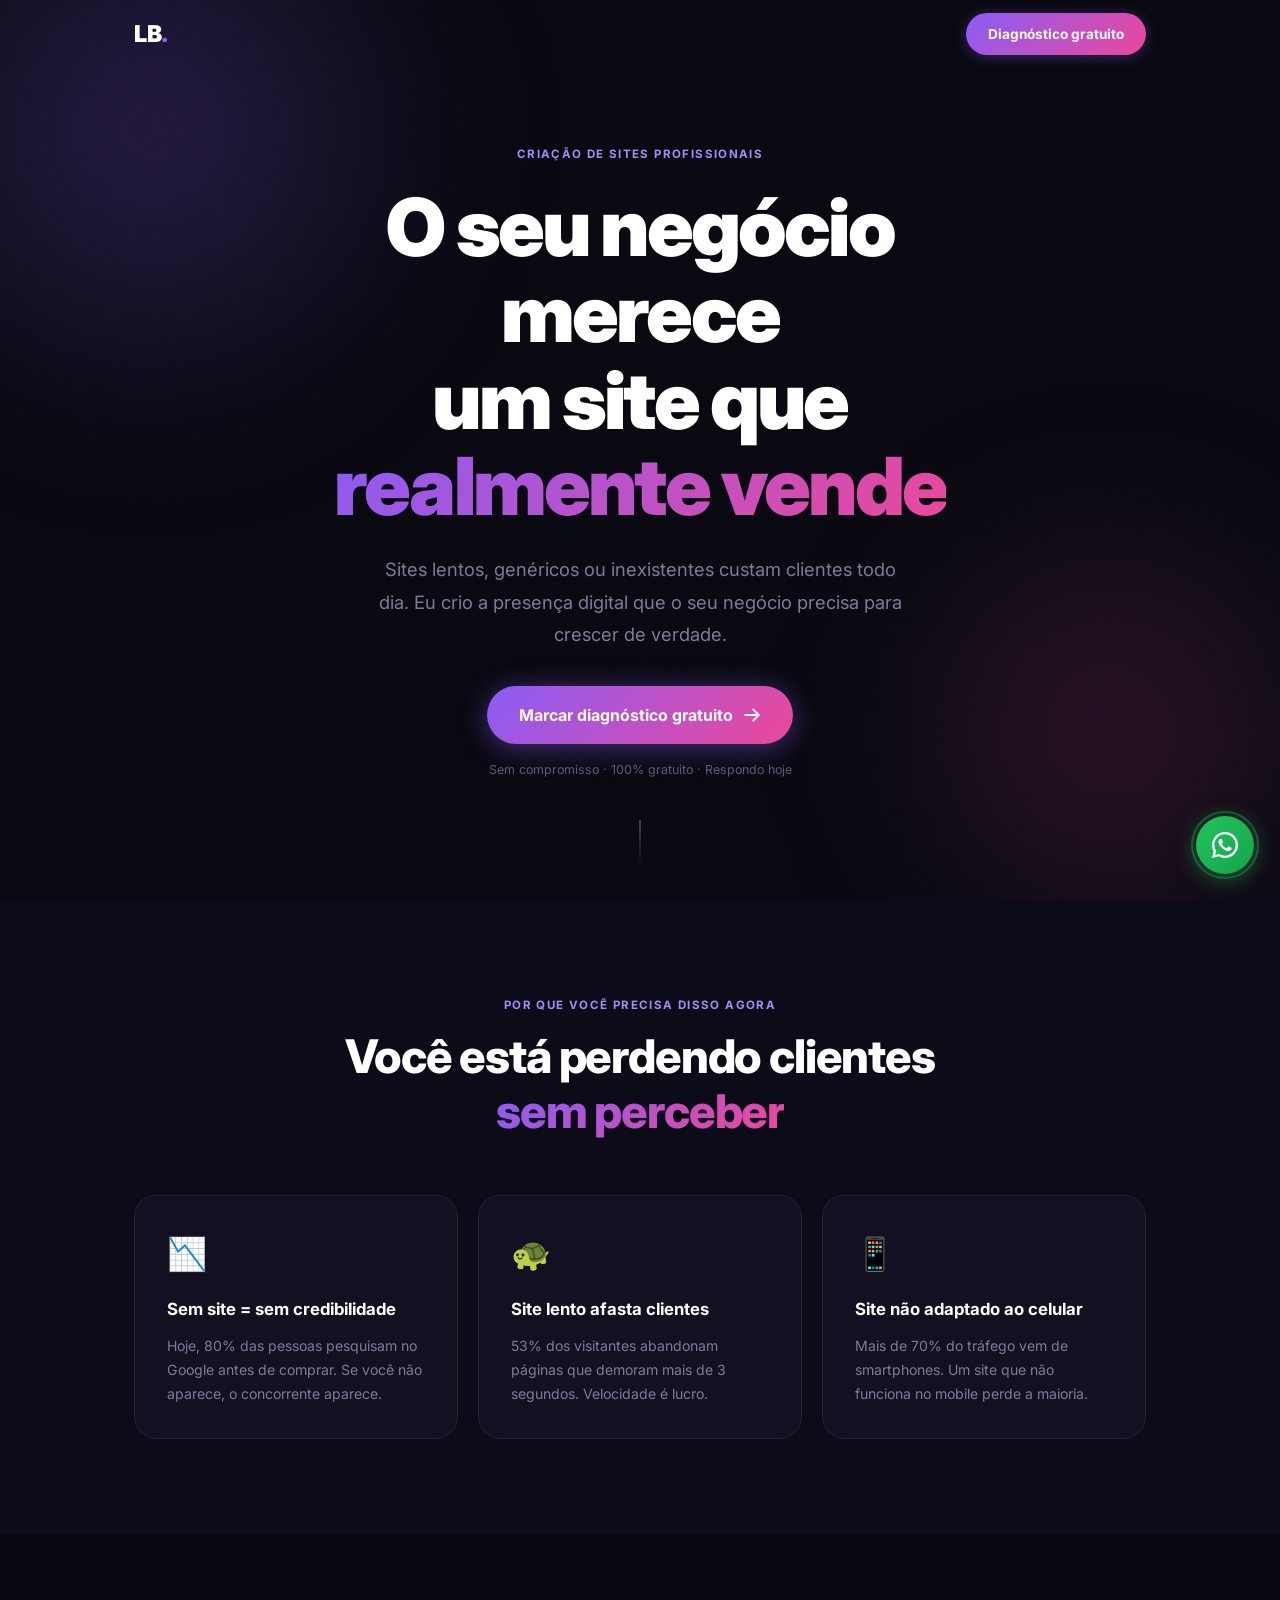
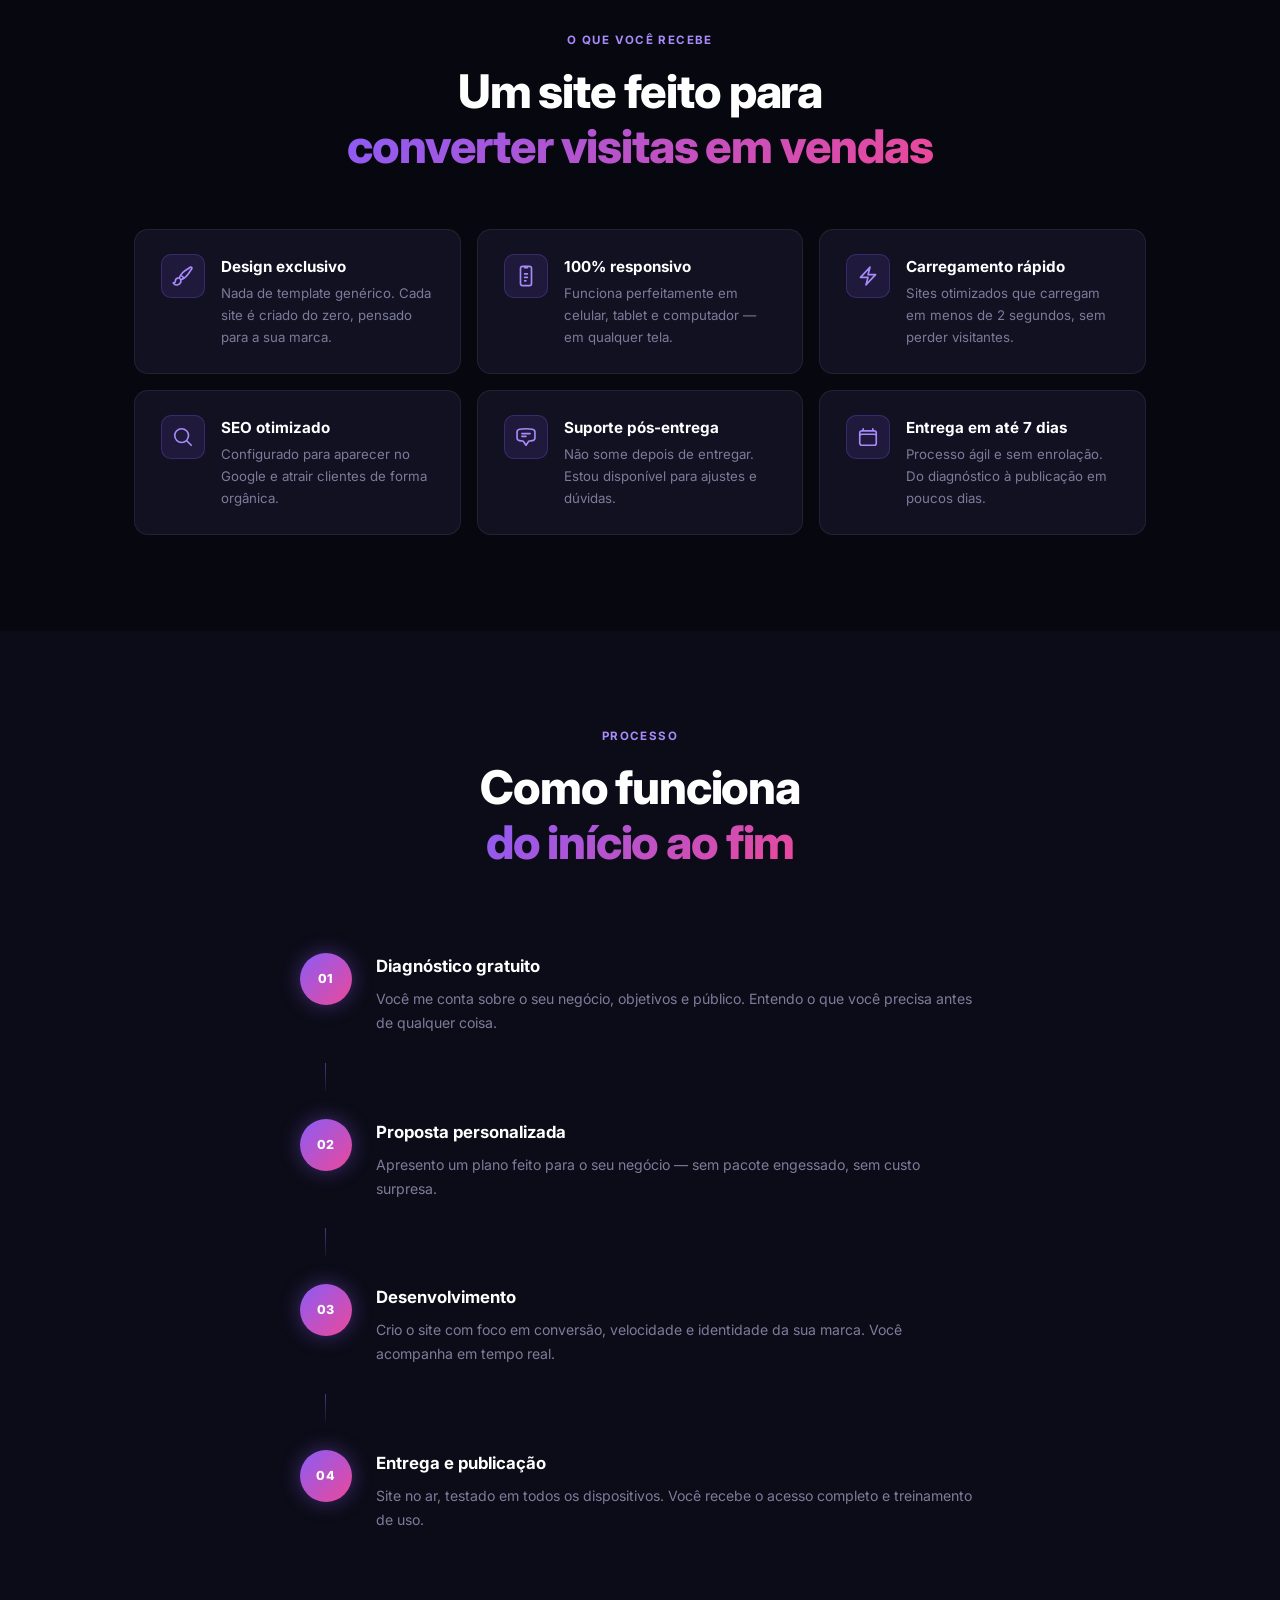
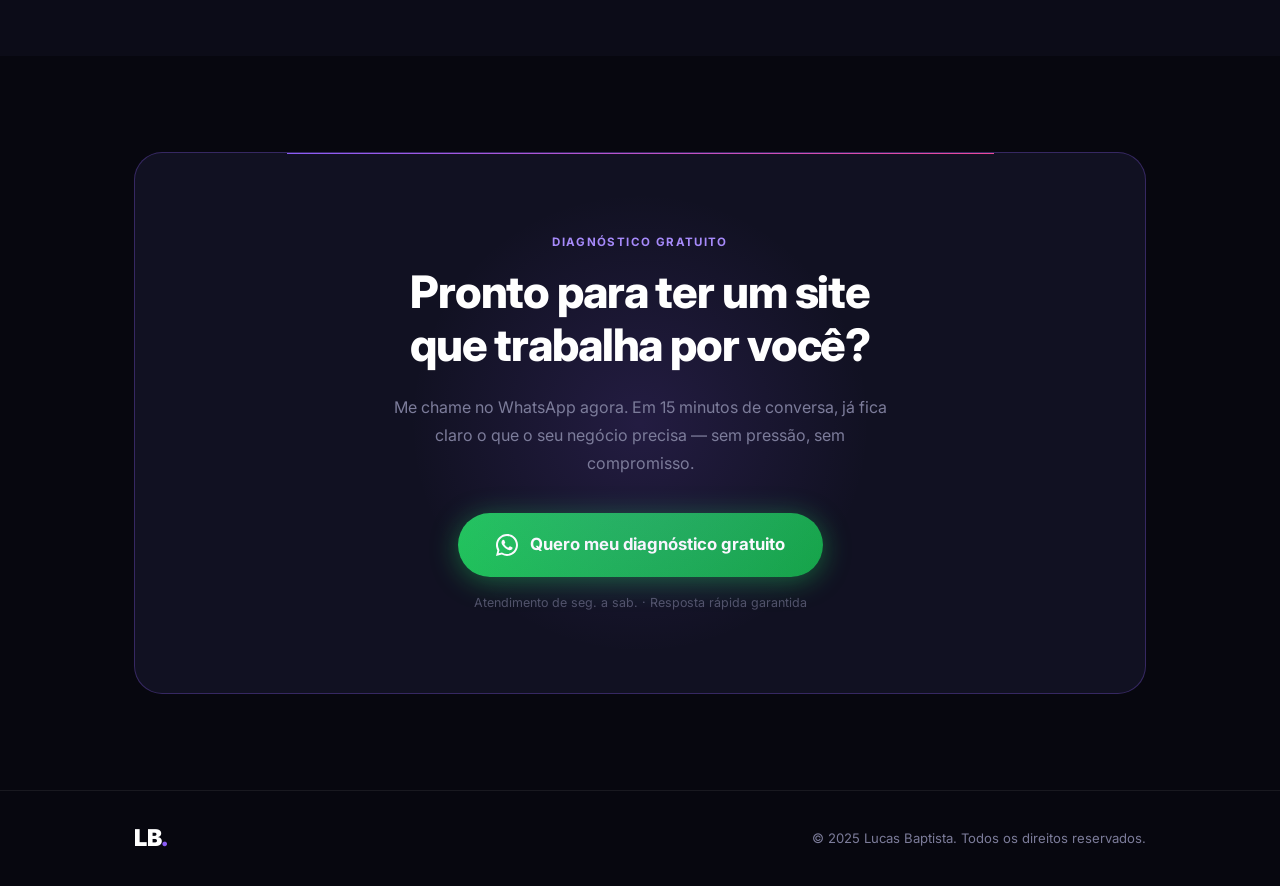
==== index.html @ ffc351b7 "Initial commit — landing page Lucas Baptista Co-Authored-By: Claude Sonnet 4.6 <noreply@anthropic.co" ====
<!DOCTYPE html>
<html lang="pt-BR">
<head>
  <meta charset="UTF-8" />
  <meta name="viewport" content="width=device-width, initial-scale=1.0" />
  <title>Lucas Baptista — Sites que vendem</title>
  <meta name="description" content="Seu negócio merece um site profissional. Marque um diagnóstico gratuito e descubra como aumentar suas vendas online." />
  <link rel="preconnect" href="https://fonts.googleapis.com" />
  <link rel="preconnect" href="https://fonts.gstatic.com" crossorigin />
  <link href="https://fonts.googleapis.com/css2?family=Inter:ital,wght@0,300;0,400;0,500;0,600;0,700;0,800;0,900;1,400&display=swap" rel="stylesheet" />
  <link rel="stylesheet" href="style.css" />
</head>
<body>

  <!-- NAV -->
  <nav id="navbar">
    <div class="nav-inner">
      <a href="#" class="logo">LB<span>.</span></a>
      <a href="#diagnostico" class="btn-nav">Diagnóstico gratuito</a>
    </div>
  </nav>

  <!-- HERO -->
  <section id="hero">
    <div class="noise"></div>
    <div class="blob b1"></div>
    <div class="blob b2"></div>

    <div class="hero-inner">
      <p class="eyebrow">Criação de sites profissionais</p>
      <h1>
        O seu negócio merece<br />
        um site que<br />
        <em>realmente vende</em>
      </h1>
      <p class="hero-desc">
        Sites lentos, genéricos ou inexistentes custam clientes todo dia.
        Eu crio a presença digital que o seu negócio precisa para crescer de verdade.
      </p>
      <a href="#diagnostico" class="btn-hero">
        Marcar diagnóstico gratuito
        <svg xmlns="http://www.w3.org/2000/svg" width="18" height="18" fill="none" viewBox="0 0 24 24" stroke="currentColor" stroke-width="2.5"><path stroke-linecap="round" stroke-linejoin="round" d="M13.5 4.5 21 12m0 0-7.5 7.5M21 12H3"/></svg>
      </a>
      <p class="hero-note">Sem compromisso · 100% gratuito · Respondo hoje</p>
    </div>

    <div class="scroll-cue">
      <div class="sc-line"></div>
    </div>
  </section>

  <!-- PROBLEMAS -->
  <section id="problemas">
    <div class="container">
      <p class="eyebrow center">Por que você precisa disso agora</p>
      <h2 class="sec-title center">Você está perdendo clientes<br /><span>sem perceber</span></h2>

      <div class="prob-grid">
        <div class="prob-card" data-reveal>
          <span class="prob-icon">📉</span>
          <h3>Sem site = sem credibilidade</h3>
          <p>Hoje, 80% das pessoas pesquisam no Google antes de comprar. Se você não aparece, o concorrente aparece.</p>
        </div>
        <div class="prob-card" data-reveal>
          <span class="prob-icon">🐢</span>
          <h3>Site lento afasta clientes</h3>
          <p>53% dos visitantes abandonam páginas que demoram mais de 3 segundos. Velocidade é lucro.</p>
        </div>
        <div class="prob-card" data-reveal>
          <span class="prob-icon">📱</span>
          <h3>Site não adaptado ao celular</h3>
          <p>Mais de 70% do tráfego vem de smartphones. Um site que não funciona no mobile perde a maioria.</p>
        </div>
      </div>
    </div>
  </section>

  <!-- O QUE ENTREGO -->
  <section id="entrego">
    <div class="container">
      <p class="eyebrow center">O que você recebe</p>
      <h2 class="sec-title center">Um site feito para<br /><span>converter visitas em vendas</span></h2>

      <div class="features-grid">
        <div class="feat" data-reveal>
          <div class="feat-icon">
            <svg xmlns="http://www.w3.org/2000/svg" width="22" height="22" fill="none" viewBox="0 0 24 24" stroke="currentColor" stroke-width="1.8"><path stroke-linecap="round" stroke-linejoin="round" d="M9.53 16.122a3 3 0 0 0-5.78 1.128 2.25 2.25 0 0 1-2.4 2.245 4.5 4.5 0 0 0 8.4-2.245c0-.399-.078-.78-.22-1.128Zm0 0a15.998 15.998 0 0 0 3.388-1.62m-5.043-.025a15.994 15.994 0 0 1 1.622-3.395m3.42 3.42a15.995 15.995 0 0 0 4.764-4.648l3.876-5.814a1.151 1.151 0 0 0-1.597-1.597L14.146 6.32a15.996 15.996 0 0 0-4.649 4.763m3.42 3.42a6.776 6.776 0 0 0-3.42-3.42"/></svg>
          </div>
          <div>
            <h4>Design exclusivo</h4>
            <p>Nada de template genérico. Cada site é criado do zero, pensado para a sua marca.</p>
          </div>
        </div>
        <div class="feat" data-reveal>
          <div class="feat-icon">
            <svg xmlns="http://www.w3.org/2000/svg" width="22" height="22" fill="none" viewBox="0 0 24 24" stroke="currentColor" stroke-width="1.8"><path stroke-linecap="round" stroke-linejoin="round" d="M10.5 1.5H8.25A2.25 2.25 0 0 0 6 3.75v16.5a2.25 2.25 0 0 0 2.25 2.25h7.5A2.25 2.25 0 0 0 18 20.25V3.75a2.25 2.25 0 0 0-2.25-2.25H13.5m-3 0V3h3V1.5m-3 0h3m-3 8.25h3m-3 3.75h3m-3 3.75H12"/></svg>
          </div>
          <div>
            <h4>100% responsivo</h4>
            <p>Funciona perfeitamente em celular, tablet e computador — em qualquer tela.</p>
          </div>
        </div>
        <div class="feat" data-reveal>
          <div class="feat-icon">
            <svg xmlns="http://www.w3.org/2000/svg" width="22" height="22" fill="none" viewBox="0 0 24 24" stroke="currentColor" stroke-width="1.8"><path stroke-linecap="round" stroke-linejoin="round" d="m3.75 13.5 10.5-11.25L12 10.5h8.25L9.75 21.75 12 13.5H3.75Z"/></svg>
          </div>
          <div>
            <h4>Carregamento rápido</h4>
            <p>Sites otimizados que carregam em menos de 2 segundos, sem perder visitantes.</p>
          </div>
        </div>
        <div class="feat" data-reveal>
          <div class="feat-icon">
            <svg xmlns="http://www.w3.org/2000/svg" width="22" height="22" fill="none" viewBox="0 0 24 24" stroke="currentColor" stroke-width="1.8"><path stroke-linecap="round" stroke-linejoin="round" d="m21 21-5.197-5.197m0 0A7.5 7.5 0 1 0 5.196 5.196a7.5 7.5 0 0 0 10.607 10.607Z"/></svg>
          </div>
          <div>
            <h4>SEO otimizado</h4>
            <p>Configurado para aparecer no Google e atrair clientes de forma orgânica.</p>
          </div>
        </div>
        <div class="feat" data-reveal>
          <div class="feat-icon">
            <svg xmlns="http://www.w3.org/2000/svg" width="22" height="22" fill="none" viewBox="0 0 24 24" stroke="currentColor" stroke-width="1.8"><path stroke-linecap="round" stroke-linejoin="round" d="M7.5 8.25h9m-9 3H12m-9.75 1.51c0 1.6 1.123 2.994 2.707 3.227 1.129.166 2.27.293 3.423.379.35.026.67.21.865.501L12 21l2.755-4.133a1.14 1.14 0 0 1 .865-.501 48.172 48.172 0 0 0 3.423-.379c1.584-.233 2.707-1.626 2.707-3.228V6.741c0-1.602-1.123-2.995-2.707-3.228A48.394 48.394 0 0 0 12 3c-2.392 0-4.744.175-7.043.513C3.373 3.746 2.25 5.14 2.25 6.741v6.018Z"/></svg>
          </div>
          <div>
            <h4>Suporte pós-entrega</h4>
            <p>Não some depois de entregar. Estou disponível para ajustes e dúvidas.</p>
          </div>
        </div>
        <div class="feat" data-reveal>
          <div class="feat-icon">
            <svg xmlns="http://www.w3.org/2000/svg" width="22" height="22" fill="none" viewBox="0 0 24 24" stroke="currentColor" stroke-width="1.8"><path stroke-linecap="round" stroke-linejoin="round" d="M6.75 3v2.25M17.25 3v2.25M3 18.75V7.5a2.25 2.25 0 0 1 2.25-2.25h13.5A2.25 2.25 0 0 1 21 7.5v11.25m-18 0A2.25 2.25 0 0 0 5.25 21h13.5A2.25 2.25 0 0 0 21 18.75m-18 0v-7.5A2.25 2.25 0 0 1 5.25 9h13.5A2.25 2.25 0 0 1 21 11.25v7.5"/></svg>
          </div>
          <div>
            <h4>Entrega em até 7 dias</h4>
            <p>Processo ágil e sem enrolação. Do diagnóstico à publicação em poucos dias.</p>
          </div>
        </div>
      </div>
    </div>
  </section>

  <!-- COMO FUNCIONA -->
  <section id="como-funciona">
    <div class="container">
      <p class="eyebrow center">Processo</p>
      <h2 class="sec-title center">Como funciona<br /><span>do início ao fim</span></h2>

      <div class="steps">
        <div class="step" data-reveal>
          <div class="step-num">01</div>
          <div class="step-body">
            <h4>Diagnóstico gratuito</h4>
            <p>Você me conta sobre o seu negócio, objetivos e público. Entendo o que você precisa antes de qualquer coisa.</p>
          </div>
        </div>
        <div class="step-connector"></div>
        <div class="step" data-reveal>
          <div class="step-num">02</div>
          <div class="step-body">
            <h4>Proposta personalizada</h4>
            <p>Apresento um plano feito para o seu negócio — sem pacote engessado, sem custo surpresa.</p>
          </div>
        </div>
        <div class="step-connector"></div>
        <div class="step" data-reveal>
          <div class="step-num">03</div>
          <div class="step-body">
            <h4>Desenvolvimento</h4>
            <p>Crio o site com foco em conversão, velocidade e identidade da sua marca. Você acompanha em tempo real.</p>
          </div>
        </div>
        <div class="step-connector"></div>
        <div class="step" data-reveal>
          <div class="step-num">04</div>
          <div class="step-body">
            <h4>Entrega e publicação</h4>
            <p>Site no ar, testado em todos os dispositivos. Você recebe o acesso completo e treinamento de uso.</p>
          </div>
        </div>
      </div>
    </div>
  </section>

  <!-- CTA / DIAGNÓSTICO -->
  <section id="diagnostico">
    <div class="container">
      <div class="cta-box" data-reveal>
        <div class="cta-glow"></div>
        <p class="eyebrow center">Diagnóstico gratuito</p>
        <h2 class="cta-title">Pronto para ter um site<br />que trabalha por você?</h2>
        <p class="cta-desc">
          Me chame no WhatsApp agora. Em 15 minutos de conversa, já fica claro o que o seu negócio precisa — sem pressão, sem compromisso.
        </p>
        <a
          href="https://wa.me/5519971273568?text=Ol%C3%A1%20Lucas%2C%20quero%20marcar%20um%20diagn%C3%B3stico%20gratuito%20para%20meu%20site!"
          class="btn-wpp"
          target="_blank"
          rel="noopener"
        >
          <svg xmlns="http://www.w3.org/2000/svg" width="22" height="22" viewBox="0 0 24 24" fill="currentColor"><path d="M17.472 14.382c-.297-.149-1.758-.867-2.03-.967-.273-.099-.471-.148-.67.15-.197.297-.767.966-.94 1.164-.173.199-.347.223-.644.075-.297-.15-1.255-.463-2.39-1.475-.883-.788-1.48-1.761-1.653-2.059-.173-.297-.018-.458.13-.606.134-.133.298-.347.446-.52.149-.174.198-.298.298-.497.099-.198.05-.371-.025-.52-.075-.149-.669-1.612-.916-2.207-.242-.579-.487-.5-.669-.51-.173-.008-.371-.01-.57-.01-.198 0-.52.074-.792.372-.272.297-1.04 1.016-1.04 2.479 0 1.462 1.065 2.875 1.213 3.074.149.198 2.096 3.2 5.077 4.487.709.306 1.262.489 1.694.625.712.227 1.36.195 1.871.118.571-.085 1.758-.719 2.006-1.413.248-.694.248-1.289.173-1.413-.074-.124-.272-.198-.57-.347z"/><path d="M12 0C5.373 0 0 5.373 0 12c0 2.135.558 4.137 1.534 5.875L0 24l6.335-1.524A11.94 11.94 0 0 0 12 24c6.627 0 12-5.373 12-12S18.627 0 12 0zm0 21.818a9.818 9.818 0 0 1-5.017-1.374l-.36-.214-3.727.897.933-3.618-.235-.372A9.779 9.779 0 0 1 2.182 12C2.182 6.575 6.575 2.182 12 2.182S21.818 6.575 21.818 12 17.425 21.818 12 21.818z"/></svg>
          Quero meu diagnóstico gratuito
        </a>
        <p class="cta-note">Atendimento de seg. a sab. · Resposta rápida garantida</p>
      </div>
    </div>
  </section>

  <!-- FOOTER -->
  <footer>
    <div class="container footer-inner">
      <span class="logo">LB<span>.</span></span>
      <p>© 2025 Lucas Baptista. Todos os direitos reservados.</p>
    </div>
  </footer>

  <!-- FLOAT BUTTON -->
  <a
    href="https://wa.me/5519971273568?text=Ol%C3%A1%20Lucas%2C%20quero%20marcar%20um%20diagn%C3%B3stico%20gratuito%20para%20meu%20site!"
    class="wpp-float"
    target="_blank"
    rel="noopener"
    aria-label="WhatsApp"
  >
    <svg xmlns="http://www.w3.org/2000/svg" width="26" height="26" viewBox="0 0 24 24" fill="currentColor"><path d="M17.472 14.382c-.297-.149-1.758-.867-2.03-.967-.273-.099-.471-.148-.67.15-.197.297-.767.966-.94 1.164-.173.199-.347.223-.644.075-.297-.15-1.255-.463-2.39-1.475-.883-.788-1.48-1.761-1.653-2.059-.173-.297-.018-.458.13-.606.134-.133.298-.347.446-.52.149-.174.198-.298.298-.497.099-.198.05-.371-.025-.52-.075-.149-.669-1.612-.916-2.207-.242-.579-.487-.5-.669-.51-.173-.008-.371-.01-.57-.01-.198 0-.52.074-.792.372-.272.297-1.04 1.016-1.04 2.479 0 1.462 1.065 2.875 1.213 3.074.149.198 2.096 3.2 5.077 4.487.709.306 1.262.489 1.694.625.712.227 1.36.195 1.871.118.571-.085 1.758-.719 2.006-1.413.248-.694.248-1.289.173-1.413-.074-.124-.272-.198-.57-.347z"/><path d="M12 0C5.373 0 0 5.373 0 12c0 2.135.558 4.137 1.534 5.875L0 24l6.335-1.524A11.94 11.94 0 0 0 12 24c6.627 0 12-5.373 12-12S18.627 0 12 0zm0 21.818a9.818 9.818 0 0 1-5.017-1.374l-.36-.214-3.727.897.933-3.618-.235-.372A9.779 9.779 0 0 1 2.182 12C2.182 6.575 6.575 2.182 12 2.182S21.818 6.575 21.818 12 17.425 21.818 12 21.818z"/></svg>
  </a>

  <script src="script.js"></script>
</body>
</html>
---- style.css ----
/* ==============================
   RESET & BASE
============================== */
*, *::before, *::after { box-sizing: border-box; margin: 0; padding: 0; }

:root {
  --bg:        #07070f;
  --bg2:       #0c0c18;
  --surface:   #111122;
  --border:    rgba(255,255,255,0.07);
  --glow:      rgba(124,58,237,0.25);
  --text:      #e2e2f0;
  --muted:     #7c7c9a;
  --purple:    #8b5cf6;
  --purple-lt: #a78bfa;
  --pink:      #ec4899;
  --grad:      linear-gradient(135deg, #8b5cf6, #ec4899);
  --r:         14px;
  --r-lg:      22px;
}

html { scroll-behavior: smooth; }

body {
  font-family: 'Inter', system-ui, sans-serif;
  background: var(--bg);
  color: var(--text);
  line-height: 1.65;
  overflow-x: hidden;
}

a { text-decoration: none; color: inherit; }

.container {
  max-width: 1060px;
  margin: 0 auto;
  padding: 0 24px;
}

/* ==============================
   TYPOGRAPHY HELPERS
============================== */
.eyebrow {
  display: inline-block;
  font-size: 0.72rem;
  font-weight: 700;
  letter-spacing: 0.12em;
  text-transform: uppercase;
  color: var(--purple-lt);
  margin-bottom: 14px;
}
.eyebrow.center { display: block; text-align: center; }

.sec-title {
  font-size: clamp(1.9rem, 3.8vw, 2.9rem);
  font-weight: 800;
  letter-spacing: -0.025em;
  line-height: 1.18;
  color: #fff;
  margin-bottom: 56px;
}
.sec-title.center { text-align: center; }
.sec-title span {
  background: var(--grad);
  -webkit-background-clip: text;
  -webkit-text-fill-color: transparent;
  background-clip: text;
}

/* ==============================
   BUTTONS
============================== */
.btn-hero {
  display: inline-flex;
  align-items: center;
  gap: 10px;
  padding: 16px 32px;
  background: var(--grad);
  color: #fff;
  border-radius: 100px;
  font-size: 1rem;
  font-weight: 700;
  box-shadow: 0 4px 28px rgba(139,92,246,0.45);
  transition: transform .2s, box-shadow .2s;
}
.btn-hero:hover { transform: translateY(-2px); box-shadow: 0 8px 36px rgba(139,92,246,0.6); }

.btn-wpp {
  display: inline-flex;
  align-items: center;
  gap: 12px;
  padding: 18px 38px;
  background: linear-gradient(135deg, #22c55e, #16a34a);
  color: #fff;
  border-radius: 100px;
  font-size: 1.05rem;
  font-weight: 700;
  box-shadow: 0 4px 28px rgba(34,197,94,0.45);
  transition: transform .2s, box-shadow .2s;
}
.btn-wpp:hover { transform: translateY(-3px); box-shadow: 0 8px 40px rgba(34,197,94,0.6); }

.btn-nav {
  display: inline-flex;
  align-items: center;
  padding: 10px 22px;
  background: var(--grad);
  color: #fff;
  border-radius: 100px;
  font-size: 0.85rem;
  font-weight: 700;
  box-shadow: 0 2px 14px rgba(139,92,246,0.35);
  transition: transform .2s, box-shadow .2s;
}
.btn-nav:hover { transform: translateY(-1px); box-shadow: 0 4px 20px rgba(139,92,246,0.5); }

/* ==============================
   NAVBAR
============================== */
#navbar {
  position: fixed;
  inset: 0 0 auto 0;
  z-index: 100;
  transition: background .3s, backdrop-filter .3s, border-color .3s;
  border-bottom: 1px solid transparent;
}
#navbar.scrolled {
  background: rgba(7,7,15,0.82);
  backdrop-filter: blur(18px);
  -webkit-backdrop-filter: blur(18px);
  border-color: var(--border);
}

.nav-inner {
  max-width: 1060px;
  margin: 0 auto;
  padding: 0 24px;
  height: 68px;
  display: flex;
  align-items: center;
  justify-content: space-between;
}

.logo {
  font-size: 1.45rem;
  font-weight: 900;
  color: #fff;
  letter-spacing: -0.02em;
}
.logo span { color: var(--purple); }

/* ==============================
   HERO
============================== */
#hero {
  min-height: 100svh;
  display: flex;
  flex-direction: column;
  align-items: center;
  justify-content: center;
  text-align: center;
  padding: 110px 24px 90px;
  position: relative;
  overflow: hidden;
}

/* noise texture */
.noise {
  position: absolute;
  inset: 0;
  pointer-events: none;
  opacity: 0.03;
  background-image: url("data:image/svg+xml,%3Csvg viewBox='0 0 256 256' xmlns='http://www.w3.org/2000/svg'%3E%3Cfilter id='n'%3E%3CfeTurbulence type='fractalNoise' baseFrequency='0.9' numOctaves='4' stitchTiles='stitch'/%3E%3C/filter%3E%3Crect width='100%25' height='100%25' filter='url(%23n)'/%3E%3C/svg%3E");
  background-size: 200px;
}

.blob {
  position: absolute;
  border-radius: 50%;
  filter: blur(90px);
  pointer-events: none;
  animation: drift 10s ease-in-out infinite;
}
.b1 {
  width: 620px; height: 620px;
  background: radial-gradient(circle, rgba(139,92,246,0.3), transparent 65%);
  top: -180px; left: -160px;
}
.b2 {
  width: 500px; height: 500px;
  background: radial-gradient(circle, rgba(236,72,153,0.22), transparent 65%);
  bottom: -80px; right: -80px;
  animation-delay: -5s;
}
@keyframes drift {
  0%,100% { transform: translate(0,0); }
  40%      { transform: translate(28px,-22px); }
  70%      { transform: translate(-18px,16px); }
}

.hero-inner {
  position: relative;
  z-index: 1;
  max-width: 720px;
}

.hero-inner .eyebrow { margin-bottom: 20px; }

#hero h1 {
  font-size: clamp(2.8rem, 6.5vw, 5rem);
  font-weight: 900;
  letter-spacing: -0.035em;
  line-height: 1.08;
  color: #fff;
  margin-bottom: 24px;
}
#hero h1 em {
  font-style: normal;
  background: var(--grad);
  -webkit-background-clip: text;
  -webkit-text-fill-color: transparent;
  background-clip: text;
}

.hero-desc {
  font-size: clamp(1rem, 1.8vw, 1.15rem);
  color: var(--muted);
  max-width: 540px;
  margin: 0 auto 36px;
  line-height: 1.75;
}

.hero-note {
  margin-top: 16px;
  font-size: 0.78rem;
  color: var(--muted);
  opacity: 0.7;
}

.scroll-cue {
  position: absolute;
  bottom: 36px;
  left: 50%;
  transform: translateX(-50%);
  display: flex;
  flex-direction: column;
  align-items: center;
}
.sc-line {
  width: 1px;
  height: 44px;
  background: linear-gradient(to bottom, var(--muted), transparent);
  animation: scPulse 2s ease-in-out infinite;
}
@keyframes scPulse {
  0%,100% { opacity: 0.3; }
  50%      { opacity: 0.8; }
}

/* ==============================
   SECTIONS SHARED
============================== */
section { padding: 96px 0; }

/* ==============================
   PROBLEMAS
============================== */
#problemas { background: var(--bg2); }

.prob-grid {
  display: grid;
  grid-template-columns: repeat(auto-fit, minmax(280px, 1fr));
  gap: 20px;
}

.prob-card {
  background: var(--surface);
  border: 1px solid var(--border);
  border-radius: var(--r-lg);
  padding: 32px;
  transition: transform .3s, border-color .3s, box-shadow .3s;
}
.prob-card:hover {
  transform: translateY(-5px);
  border-color: rgba(139,92,246,0.3);
  box-shadow: 0 12px 40px rgba(0,0,0,0.35);
}
.prob-icon {
  font-size: 2rem;
  display: block;
  margin-bottom: 16px;
}
.prob-card h3 {
  font-size: 1.05rem;
  font-weight: 700;
  color: #fff;
  margin-bottom: 10px;
}
.prob-card p {
  font-size: 0.88rem;
  color: var(--muted);
  line-height: 1.7;
}

/* ==============================
   O QUE ENTREGO
============================== */
#entrego { background: var(--bg); }

.features-grid {
  display: grid;
  grid-template-columns: repeat(auto-fit, minmax(300px, 1fr));
  gap: 16px;
}

.feat {
  display: flex;
  align-items: flex-start;
  gap: 16px;
  background: var(--surface);
  border: 1px solid var(--border);
  border-radius: var(--r);
  padding: 24px 26px;
  transition: border-color .3s, transform .3s;
}
.feat:hover { border-color: rgba(139,92,246,0.3); transform: translateY(-3px); }

.feat-icon {
  flex-shrink: 0;
  width: 44px; height: 44px;
  background: rgba(139,92,246,0.12);
  border: 1px solid rgba(139,92,246,0.25);
  border-radius: 10px;
  display: flex;
  align-items: center;
  justify-content: center;
  color: var(--purple-lt);
}
.feat h4 {
  font-size: 0.95rem;
  font-weight: 700;
  color: #fff;
  margin-bottom: 4px;
}
.feat p {
  font-size: 0.83rem;
  color: var(--muted);
  line-height: 1.65;
}

/* ==============================
   COMO FUNCIONA
============================== */
#como-funciona { background: var(--bg2); }

.steps {
  display: flex;
  flex-direction: column;
  gap: 0;
  max-width: 680px;
  margin: 0 auto;
}

.step {
  display: flex;
  align-items: flex-start;
  gap: 24px;
  padding: 28px 0;
}

.step-num {
  flex-shrink: 0;
  width: 52px; height: 52px;
  background: var(--grad);
  border-radius: 50%;
  display: flex;
  align-items: center;
  justify-content: center;
  font-size: 0.78rem;
  font-weight: 800;
  color: #fff;
  letter-spacing: 0.05em;
  box-shadow: 0 0 20px rgba(139,92,246,0.4);
}

.step-body h4 {
  font-size: 1.05rem;
  font-weight: 700;
  color: #fff;
  margin-bottom: 6px;
}
.step-body p {
  font-size: 0.88rem;
  color: var(--muted);
  line-height: 1.7;
}

.step-connector {
  width: 1px;
  height: 28px;
  background: linear-gradient(to bottom, rgba(139,92,246,0.5), rgba(139,92,246,0.1));
  margin-left: 25px;
}

/* ==============================
   CTA / DIAGNÓSTICO
============================== */
#diagnostico { background: var(--bg); }

.cta-box {
  position: relative;
  text-align: center;
  background: var(--surface);
  border: 1px solid rgba(139,92,246,0.3);
  border-radius: 28px;
  padding: 80px 40px;
  overflow: hidden;
}
.cta-glow {
  position: absolute;
  width: 500px; height: 500px;
  background: radial-gradient(circle, rgba(139,92,246,0.15), transparent 65%);
  top: 50%; left: 50%;
  transform: translate(-50%,-50%);
  pointer-events: none;
}
/* top accent line */
.cta-box::before {
  content: '';
  position: absolute;
  top: 0; left: 15%; right: 15%;
  height: 1px;
  background: var(--grad);
}

.cta-title {
  font-size: clamp(1.8rem, 3.5vw, 2.8rem);
  font-weight: 800;
  letter-spacing: -0.025em;
  line-height: 1.2;
  color: #fff;
  margin-bottom: 20px;
  position: relative;
}

.cta-desc {
  font-size: 1rem;
  color: var(--muted);
  max-width: 500px;
  margin: 0 auto 36px;
  line-height: 1.75;
  position: relative;
}

.cta-note {
  margin-top: 16px;
  font-size: 0.78rem;
  color: var(--muted);
  opacity: 0.6;
  position: relative;
}

/* ==============================
   FOOTER
============================== */
footer {
  background: var(--bg);
  border-top: 1px solid var(--border);
  padding: 28px 0;
}
.footer-inner {
  display: flex;
  align-items: center;
  justify-content: space-between;
  flex-wrap: wrap;
  gap: 12px;
}
footer p { font-size: 0.82rem; color: var(--muted); }

/* ==============================
   WHATSAPP FLOAT
============================== */
.wpp-float {
  position: fixed;
  bottom: 26px; right: 26px;
  width: 58px; height: 58px;
  background: linear-gradient(135deg, #22c55e, #16a34a);
  border-radius: 50%;
  display: flex;
  align-items: center;
  justify-content: center;
  color: #fff;
  box-shadow: 0 4px 22px rgba(34,197,94,0.5);
  z-index: 999;
  transition: transform .2s, box-shadow .2s;
}
.wpp-float:hover { transform: scale(1.1); box-shadow: 0 8px 32px rgba(34,197,94,0.65); }
.wpp-float::before {
  content: '';
  position: absolute;
  inset: -5px;
  border-radius: 50%;
  border: 2px solid rgba(34,197,94,0.35);
  animation: ripple 2.2s ease-out infinite;
}
@keyframes ripple {
  0%   { transform: scale(1); opacity: .6; }
  100% { transform: scale(1.5); opacity: 0; }
}

/* ==============================
   REVEAL ANIMATION
============================== */
[data-reveal] {
  opacity: 0;
  transform: translateY(28px);
  transition: opacity .55s ease, transform .55s ease;
}
[data-reveal].visible {
  opacity: 1;
  transform: translateY(0);
}

/* ==============================
   RESPONSIVE
============================== */
@media (max-width: 640px) {
  section { padding: 64px 0; }

  .prob-grid,
  .features-grid { grid-template-columns: 1fr; }

  .cta-box { padding: 52px 24px; }

  .footer-inner { flex-direction: column; text-align: center; }
}
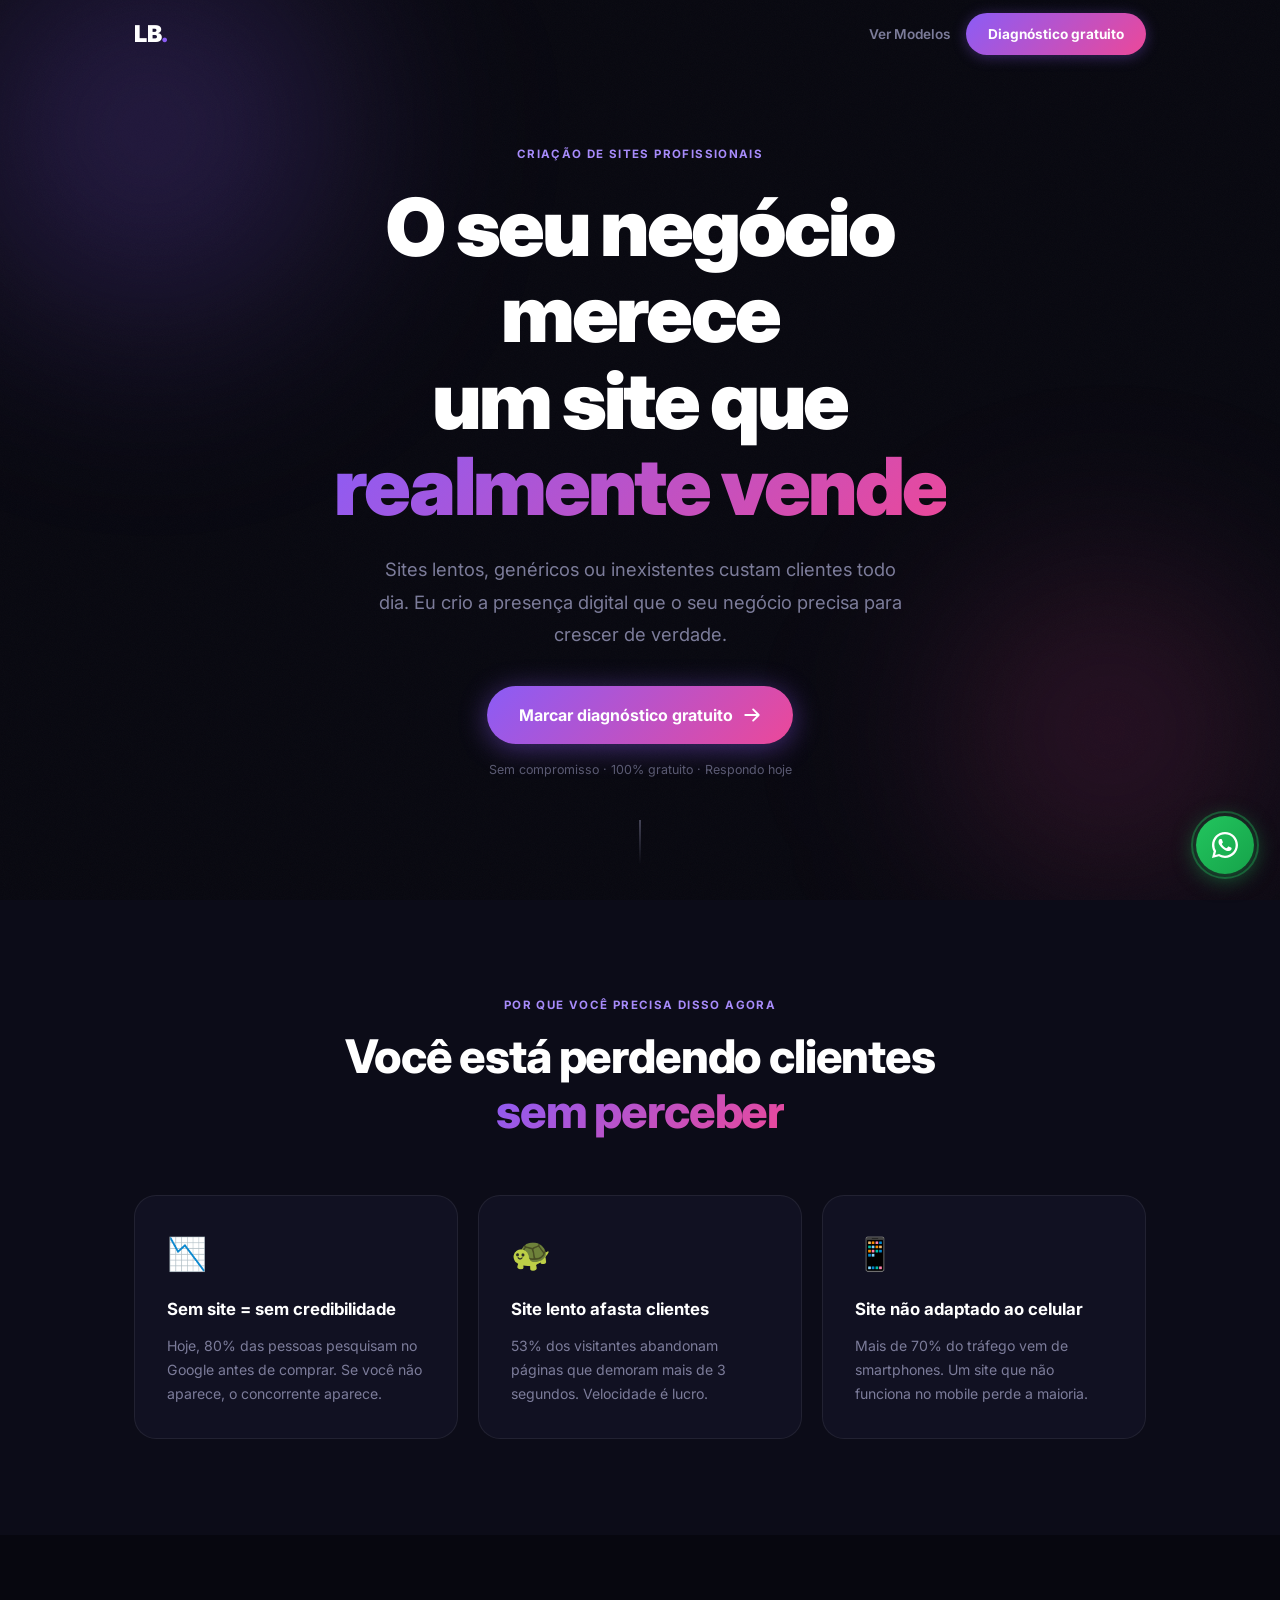
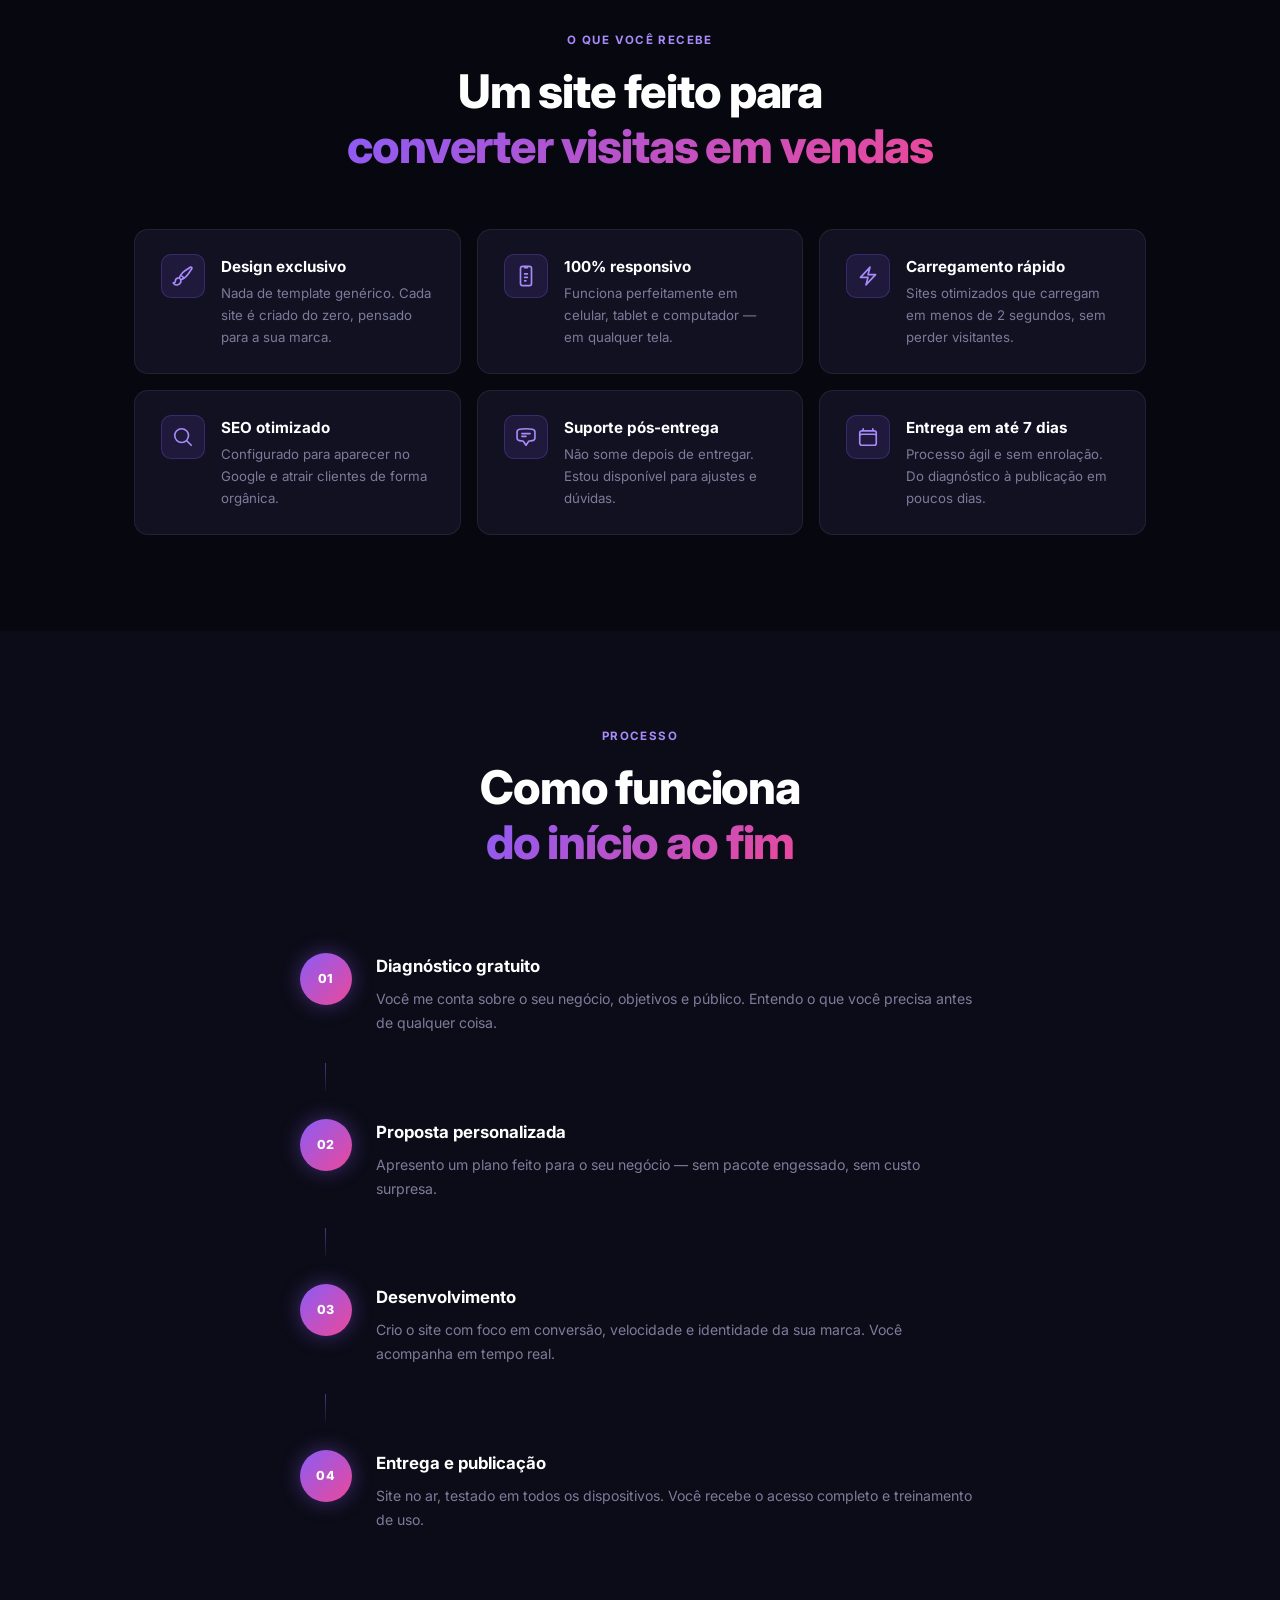
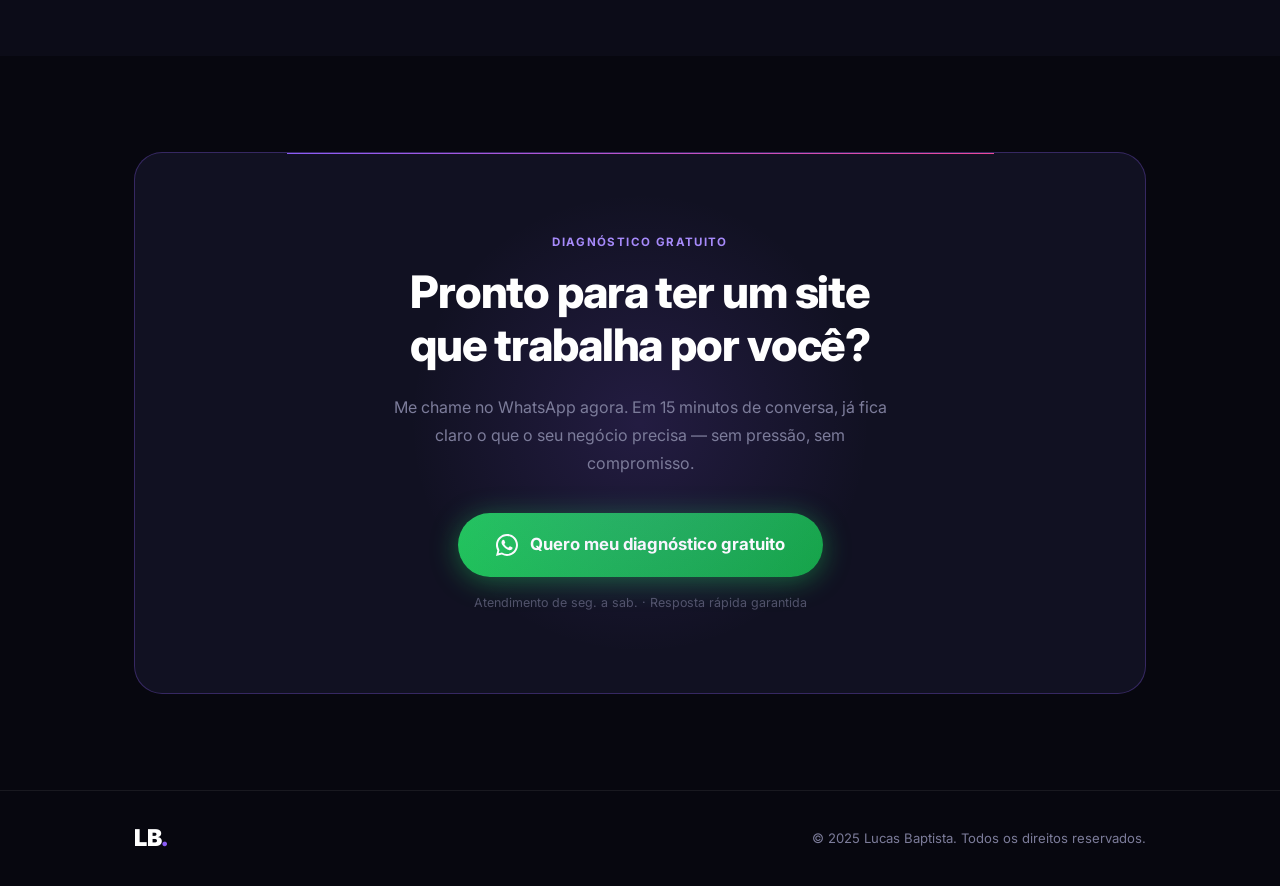
==== commit 8a558c69: "Adiciona botao inicio no portfolio e link portfolio no mobile" ====
--- a/index.html
+++ b/index.html
@@ -1,22 +1,32 @@
 <!DOCTYPE html>
 <html lang="pt-BR">
+
 <head>
   <meta charset="UTF-8" />
   <meta name="viewport" content="width=device-width, initial-scale=1.0" />
   <title>Lucas Baptista — Sites que vendem</title>
-  <meta name="description" content="Seu negócio merece um site profissional. Marque um diagnóstico gratuito e descubra como aumentar suas vendas online." />
+  <meta name="description"
+    content="Seu negócio merece um site profissional. Marque um diagnóstico gratuito e descubra como aumentar suas vendas online." />
   <link rel="preconnect" href="https://fonts.googleapis.com" />
   <link rel="preconnect" href="https://fonts.gstatic.com" crossorigin />
-  <link href="https://fonts.googleapis.com/css2?family=Inter:ital,wght@0,300;0,400;0,500;0,600;0,700;0,800;0,900;1,400&display=swap" rel="stylesheet" />
+  <link
+    href="https://fonts.googleapis.com/css2?family=Inter:ital,wght@0,300;0,400;0,500;0,600;0,700;0,800;0,900;1,400&display=swap"
+    rel="stylesheet" />
+  <link rel="icon" type="image/png" href="favicon_lb_roxo.png" />
+  <link rel="apple-touch-icon" href="favicon_lb_roxo.png" />
   <link rel="stylesheet" href="style.css" />
 </head>
+
 <body>
 
   <!-- NAV -->
   <nav id="navbar">
     <div class="nav-inner">
       <a href="#" class="logo">LB<span>.</span></a>
-      <a href="#diagnostico" class="btn-nav">Diagnóstico gratuito</a>
+      <div class="nav-links">
+        <a href="portfolio.html" class="nav-link-portfolio">Ver Modelos</a>
+        <a href="#diagnostico" class="btn-nav">Diagnóstico gratuito</a>
+      </div>
     </div>
   </nav>
 
@@ -39,7 +49,10 @@
       </p>
       <a href="#diagnostico" class="btn-hero">
         Marcar diagnóstico gratuito
-        <svg xmlns="http://www.w3.org/2000/svg" width="18" height="18" fill="none" viewBox="0 0 24 24" stroke="currentColor" stroke-width="2.5"><path stroke-linecap="round" stroke-linejoin="round" d="M13.5 4.5 21 12m0 0-7.5 7.5M21 12H3"/></svg>
+        <svg xmlns="http://www.w3.org/2000/svg" width="18" height="18" fill="none" viewBox="0 0 24 24"
+          stroke="currentColor" stroke-width="2.5">
+          <path stroke-linecap="round" stroke-linejoin="round" d="M13.5 4.5 21 12m0 0-7.5 7.5M21 12H3" />
+        </svg>
       </a>
       <p class="hero-note">Sem compromisso · 100% gratuito · Respondo hoje</p>
     </div>
@@ -84,7 +97,11 @@
       <div class="features-grid">
         <div class="feat" data-reveal>
           <div class="feat-icon">
-            <svg xmlns="http://www.w3.org/2000/svg" width="22" height="22" fill="none" viewBox="0 0 24 24" stroke="currentColor" stroke-width="1.8"><path stroke-linecap="round" stroke-linejoin="round" d="M9.53 16.122a3 3 0 0 0-5.78 1.128 2.25 2.25 0 0 1-2.4 2.245 4.5 4.5 0 0 0 8.4-2.245c0-.399-.078-.78-.22-1.128Zm0 0a15.998 15.998 0 0 0 3.388-1.62m-5.043-.025a15.994 15.994 0 0 1 1.622-3.395m3.42 3.42a15.995 15.995 0 0 0 4.764-4.648l3.876-5.814a1.151 1.151 0 0 0-1.597-1.597L14.146 6.32a15.996 15.996 0 0 0-4.649 4.763m3.42 3.42a6.776 6.776 0 0 0-3.42-3.42"/></svg>
+            <svg xmlns="http://www.w3.org/2000/svg" width="22" height="22" fill="none" viewBox="0 0 24 24"
+              stroke="currentColor" stroke-width="1.8">
+              <path stroke-linecap="round" stroke-linejoin="round"
+                d="M9.53 16.122a3 3 0 0 0-5.78 1.128 2.25 2.25 0 0 1-2.4 2.245 4.5 4.5 0 0 0 8.4-2.245c0-.399-.078-.78-.22-1.128Zm0 0a15.998 15.998 0 0 0 3.388-1.62m-5.043-.025a15.994 15.994 0 0 1 1.622-3.395m3.42 3.42a15.995 15.995 0 0 0 4.764-4.648l3.876-5.814a1.151 1.151 0 0 0-1.597-1.597L14.146 6.32a15.996 15.996 0 0 0-4.649 4.763m3.42 3.42a6.776 6.776 0 0 0-3.42-3.42" />
+            </svg>
           </div>
           <div>
             <h4>Design exclusivo</h4>
@@ -93,7 +110,11 @@
         </div>
         <div class="feat" data-reveal>
           <div class="feat-icon">
-            <svg xmlns="http://www.w3.org/2000/svg" width="22" height="22" fill="none" viewBox="0 0 24 24" stroke="currentColor" stroke-width="1.8"><path stroke-linecap="round" stroke-linejoin="round" d="M10.5 1.5H8.25A2.25 2.25 0 0 0 6 3.75v16.5a2.25 2.25 0 0 0 2.25 2.25h7.5A2.25 2.25 0 0 0 18 20.25V3.75a2.25 2.25 0 0 0-2.25-2.25H13.5m-3 0V3h3V1.5m-3 0h3m-3 8.25h3m-3 3.75h3m-3 3.75H12"/></svg>
+            <svg xmlns="http://www.w3.org/2000/svg" width="22" height="22" fill="none" viewBox="0 0 24 24"
+              stroke="currentColor" stroke-width="1.8">
+              <path stroke-linecap="round" stroke-linejoin="round"
+                d="M10.5 1.5H8.25A2.25 2.25 0 0 0 6 3.75v16.5a2.25 2.25 0 0 0 2.25 2.25h7.5A2.25 2.25 0 0 0 18 20.25V3.75a2.25 2.25 0 0 0-2.25-2.25H13.5m-3 0V3h3V1.5m-3 0h3m-3 8.25h3m-3 3.75h3m-3 3.75H12" />
+            </svg>
           </div>
           <div>
             <h4>100% responsivo</h4>
@@ -102,7 +123,11 @@
         </div>
         <div class="feat" data-reveal>
           <div class="feat-icon">
-            <svg xmlns="http://www.w3.org/2000/svg" width="22" height="22" fill="none" viewBox="0 0 24 24" stroke="currentColor" stroke-width="1.8"><path stroke-linecap="round" stroke-linejoin="round" d="m3.75 13.5 10.5-11.25L12 10.5h8.25L9.75 21.75 12 13.5H3.75Z"/></svg>
+            <svg xmlns="http://www.w3.org/2000/svg" width="22" height="22" fill="none" viewBox="0 0 24 24"
+              stroke="currentColor" stroke-width="1.8">
+              <path stroke-linecap="round" stroke-linejoin="round"
+                d="m3.75 13.5 10.5-11.25L12 10.5h8.25L9.75 21.75 12 13.5H3.75Z" />
+            </svg>
           </div>
           <div>
             <h4>Carregamento rápido</h4>
@@ -111,7 +136,11 @@
         </div>
         <div class="feat" data-reveal>
           <div class="feat-icon">
-            <svg xmlns="http://www.w3.org/2000/svg" width="22" height="22" fill="none" viewBox="0 0 24 24" stroke="currentColor" stroke-width="1.8"><path stroke-linecap="round" stroke-linejoin="round" d="m21 21-5.197-5.197m0 0A7.5 7.5 0 1 0 5.196 5.196a7.5 7.5 0 0 0 10.607 10.607Z"/></svg>
+            <svg xmlns="http://www.w3.org/2000/svg" width="22" height="22" fill="none" viewBox="0 0 24 24"
+              stroke="currentColor" stroke-width="1.8">
+              <path stroke-linecap="round" stroke-linejoin="round"
+                d="m21 21-5.197-5.197m0 0A7.5 7.5 0 1 0 5.196 5.196a7.5 7.5 0 0 0 10.607 10.607Z" />
+            </svg>
           </div>
           <div>
             <h4>SEO otimizado</h4>
@@ -120,7 +149,11 @@
         </div>
         <div class="feat" data-reveal>
           <div class="feat-icon">
-            <svg xmlns="http://www.w3.org/2000/svg" width="22" height="22" fill="none" viewBox="0 0 24 24" stroke="currentColor" stroke-width="1.8"><path stroke-linecap="round" stroke-linejoin="round" d="M7.5 8.25h9m-9 3H12m-9.75 1.51c0 1.6 1.123 2.994 2.707 3.227 1.129.166 2.27.293 3.423.379.35.026.67.21.865.501L12 21l2.755-4.133a1.14 1.14 0 0 1 .865-.501 48.172 48.172 0 0 0 3.423-.379c1.584-.233 2.707-1.626 2.707-3.228V6.741c0-1.602-1.123-2.995-2.707-3.228A48.394 48.394 0 0 0 12 3c-2.392 0-4.744.175-7.043.513C3.373 3.746 2.25 5.14 2.25 6.741v6.018Z"/></svg>
+            <svg xmlns="http://www.w3.org/2000/svg" width="22" height="22" fill="none" viewBox="0 0 24 24"
+              stroke="currentColor" stroke-width="1.8">
+              <path stroke-linecap="round" stroke-linejoin="round"
+                d="M7.5 8.25h9m-9 3H12m-9.75 1.51c0 1.6 1.123 2.994 2.707 3.227 1.129.166 2.27.293 3.423.379.35.026.67.21.865.501L12 21l2.755-4.133a1.14 1.14 0 0 1 .865-.501 48.172 48.172 0 0 0 3.423-.379c1.584-.233 2.707-1.626 2.707-3.228V6.741c0-1.602-1.123-2.995-2.707-3.228A48.394 48.394 0 0 0 12 3c-2.392 0-4.744.175-7.043.513C3.373 3.746 2.25 5.14 2.25 6.741v6.018Z" />
+            </svg>
           </div>
           <div>
             <h4>Suporte pós-entrega</h4>
@@ -129,7 +162,11 @@
         </div>
         <div class="feat" data-reveal>
           <div class="feat-icon">
-            <svg xmlns="http://www.w3.org/2000/svg" width="22" height="22" fill="none" viewBox="0 0 24 24" stroke="currentColor" stroke-width="1.8"><path stroke-linecap="round" stroke-linejoin="round" d="M6.75 3v2.25M17.25 3v2.25M3 18.75V7.5a2.25 2.25 0 0 1 2.25-2.25h13.5A2.25 2.25 0 0 1 21 7.5v11.25m-18 0A2.25 2.25 0 0 0 5.25 21h13.5A2.25 2.25 0 0 0 21 18.75m-18 0v-7.5A2.25 2.25 0 0 1 5.25 9h13.5A2.25 2.25 0 0 1 21 11.25v7.5"/></svg>
+            <svg xmlns="http://www.w3.org/2000/svg" width="22" height="22" fill="none" viewBox="0 0 24 24"
+              stroke="currentColor" stroke-width="1.8">
+              <path stroke-linecap="round" stroke-linejoin="round"
+                d="M6.75 3v2.25M17.25 3v2.25M3 18.75V7.5a2.25 2.25 0 0 1 2.25-2.25h13.5A2.25 2.25 0 0 1 21 7.5v11.25m-18 0A2.25 2.25 0 0 0 5.25 21h13.5A2.25 2.25 0 0 0 21 18.75m-18 0v-7.5A2.25 2.25 0 0 1 5.25 9h13.5A2.25 2.25 0 0 1 21 11.25v7.5" />
+            </svg>
           </div>
           <div>
             <h4>Entrega em até 7 dias</h4>
@@ -151,7 +188,8 @@
           <div class="step-num">01</div>
           <div class="step-body">
             <h4>Diagnóstico gratuito</h4>
-            <p>Você me conta sobre o seu negócio, objetivos e público. Entendo o que você precisa antes de qualquer coisa.</p>
+            <p>Você me conta sobre o seu negócio, objetivos e público. Entendo o que você precisa antes de qualquer
+              coisa.</p>
           </div>
         </div>
         <div class="step-connector"></div>
@@ -167,7 +205,8 @@
           <div class="step-num">03</div>
           <div class="step-body">
             <h4>Desenvolvimento</h4>
-            <p>Crio o site com foco em conversão, velocidade e identidade da sua marca. Você acompanha em tempo real.</p>
+            <p>Crio o site com foco em conversão, velocidade e identidade da sua marca. Você acompanha em tempo real.
+            </p>
           </div>
         </div>
         <div class="step-connector"></div>
@@ -190,15 +229,17 @@
         <p class="eyebrow center">Diagnóstico gratuito</p>
         <h2 class="cta-title">Pronto para ter um site<br />que trabalha por você?</h2>
         <p class="cta-desc">
-          Me chame no WhatsApp agora. Em 15 minutos de conversa, já fica claro o que o seu negócio precisa — sem pressão, sem compromisso.
+          Me chame no WhatsApp agora. Em 15 minutos de conversa, já fica claro o que o seu negócio precisa — sem
+          pressão, sem compromisso.
         </p>
-        <a
-          href="https://wa.me/5519971273568?text=Ol%C3%A1%20Lucas%2C%20quero%20marcar%20um%20diagn%C3%B3stico%20gratuito%20para%20meu%20site!"
-          class="btn-wpp"
-          target="_blank"
-          rel="noopener"
-        >
-          <svg xmlns="http://www.w3.org/2000/svg" width="22" height="22" viewBox="0 0 24 24" fill="currentColor"><path d="M17.472 14.382c-.297-.149-1.758-.867-2.03-.967-.273-.099-.471-.148-.67.15-.197.297-.767.966-.94 1.164-.173.199-.347.223-.644.075-.297-.15-1.255-.463-2.39-1.475-.883-.788-1.48-1.761-1.653-2.059-.173-.297-.018-.458.13-.606.134-.133.298-.347.446-.52.149-.174.198-.298.298-.497.099-.198.05-.371-.025-.52-.075-.149-.669-1.612-.916-2.207-.242-.579-.487-.5-.669-.51-.173-.008-.371-.01-.57-.01-.198 0-.52.074-.792.372-.272.297-1.04 1.016-1.04 2.479 0 1.462 1.065 2.875 1.213 3.074.149.198 2.096 3.2 5.077 4.487.709.306 1.262.489 1.694.625.712.227 1.36.195 1.871.118.571-.085 1.758-.719 2.006-1.413.248-.694.248-1.289.173-1.413-.074-.124-.272-.198-.57-.347z"/><path d="M12 0C5.373 0 0 5.373 0 12c0 2.135.558 4.137 1.534 5.875L0 24l6.335-1.524A11.94 11.94 0 0 0 12 24c6.627 0 12-5.373 12-12S18.627 0 12 0zm0 21.818a9.818 9.818 0 0 1-5.017-1.374l-.36-.214-3.727.897.933-3.618-.235-.372A9.779 9.779 0 0 1 2.182 12C2.182 6.575 6.575 2.182 12 2.182S21.818 6.575 21.818 12 17.425 21.818 12 21.818z"/></svg>
+        <a href="https://wa.me/5519971273568?text=Ol%C3%A1%20Lucas%2C%20quero%20marcar%20um%20diagn%C3%B3stico%20gratuito%20para%20meu%20site!"
+          class="btn-wpp" target="_blank" rel="noopener">
+          <svg xmlns="http://www.w3.org/2000/svg" width="22" height="22" viewBox="0 0 24 24" fill="currentColor">
+            <path
+              d="M17.472 14.382c-.297-.149-1.758-.867-2.03-.967-.273-.099-.471-.148-.67.15-.197.297-.767.966-.94 1.164-.173.199-.347.223-.644.075-.297-.15-1.255-.463-2.39-1.475-.883-.788-1.48-1.761-1.653-2.059-.173-.297-.018-.458.13-.606.134-.133.298-.347.446-.52.149-.174.198-.298.298-.497.099-.198.05-.371-.025-.52-.075-.149-.669-1.612-.916-2.207-.242-.579-.487-.5-.669-.51-.173-.008-.371-.01-.57-.01-.198 0-.52.074-.792.372-.272.297-1.04 1.016-1.04 2.479 0 1.462 1.065 2.875 1.213 3.074.149.198 2.096 3.2 5.077 4.487.709.306 1.262.489 1.694.625.712.227 1.36.195 1.871.118.571-.085 1.758-.719 2.006-1.413.248-.694.248-1.289.173-1.413-.074-.124-.272-.198-.57-.347z" />
+            <path
+              d="M12 0C5.373 0 0 5.373 0 12c0 2.135.558 4.137 1.534 5.875L0 24l6.335-1.524A11.94 11.94 0 0 0 12 24c6.627 0 12-5.373 12-12S18.627 0 12 0zm0 21.818a9.818 9.818 0 0 1-5.017-1.374l-.36-.214-3.727.897.933-3.618-.235-.372A9.779 9.779 0 0 1 2.182 12C2.182 6.575 6.575 2.182 12 2.182S21.818 6.575 21.818 12 17.425 21.818 12 21.818z" />
+          </svg>
           Quero meu diagnóstico gratuito
         </a>
         <p class="cta-note">Atendimento de seg. a sab. · Resposta rápida garantida</p>
@@ -215,16 +256,17 @@
   </footer>
 
   <!-- FLOAT BUTTON -->
-  <a
-    href="https://wa.me/5519971273568?text=Ol%C3%A1%20Lucas%2C%20quero%20marcar%20um%20diagn%C3%B3stico%20gratuito%20para%20meu%20site!"
-    class="wpp-float"
-    target="_blank"
-    rel="noopener"
-    aria-label="WhatsApp"
-  >
-    <svg xmlns="http://www.w3.org/2000/svg" width="26" height="26" viewBox="0 0 24 24" fill="currentColor"><path d="M17.472 14.382c-.297-.149-1.758-.867-2.03-.967-.273-.099-.471-.148-.67.15-.197.297-.767.966-.94 1.164-.173.199-.347.223-.644.075-.297-.15-1.255-.463-2.39-1.475-.883-.788-1.48-1.761-1.653-2.059-.173-.297-.018-.458.13-.606.134-.133.298-.347.446-.52.149-.174.198-.298.298-.497.099-.198.05-.371-.025-.52-.075-.149-.669-1.612-.916-2.207-.242-.579-.487-.5-.669-.51-.173-.008-.371-.01-.57-.01-.198 0-.52.074-.792.372-.272.297-1.04 1.016-1.04 2.479 0 1.462 1.065 2.875 1.213 3.074.149.198 2.096 3.2 5.077 4.487.709.306 1.262.489 1.694.625.712.227 1.36.195 1.871.118.571-.085 1.758-.719 2.006-1.413.248-.694.248-1.289.173-1.413-.074-.124-.272-.198-.57-.347z"/><path d="M12 0C5.373 0 0 5.373 0 12c0 2.135.558 4.137 1.534 5.875L0 24l6.335-1.524A11.94 11.94 0 0 0 12 24c6.627 0 12-5.373 12-12S18.627 0 12 0zm0 21.818a9.818 9.818 0 0 1-5.017-1.374l-.36-.214-3.727.897.933-3.618-.235-.372A9.779 9.779 0 0 1 2.182 12C2.182 6.575 6.575 2.182 12 2.182S21.818 6.575 21.818 12 17.425 21.818 12 21.818z"/></svg>
+  <a href="https://wa.me/5519971273568?text=Ol%C3%A1%20Lucas%2C%20quero%20marcar%20um%20diagn%C3%B3stico%20gratuito%20para%20meu%20site!"
+    class="wpp-float" target="_blank" rel="noopener" aria-label="WhatsApp">
+    <svg xmlns="http://www.w3.org/2000/svg" width="26" height="26" viewBox="0 0 24 24" fill="currentColor">
+      <path
+        d="M17.472 14.382c-.297-.149-1.758-.867-2.03-.967-.273-.099-.471-.148-.67.15-.197.297-.767.966-.94 1.164-.173.199-.347.223-.644.075-.297-.15-1.255-.463-2.39-1.475-.883-.788-1.48-1.761-1.653-2.059-.173-.297-.018-.458.13-.606.134-.133.298-.347.446-.52.149-.174.198-.298.298-.497.099-.198.05-.371-.025-.52-.075-.149-.669-1.612-.916-2.207-.242-.579-.487-.5-.669-.51-.173-.008-.371-.01-.57-.01-.198 0-.52.074-.792.372-.272.297-1.04 1.016-1.04 2.479 0 1.462 1.065 2.875 1.213 3.074.149.198 2.096 3.2 5.077 4.487.709.306 1.262.489 1.694.625.712.227 1.36.195 1.871.118.571-.085 1.758-.719 2.006-1.413.248-.694.248-1.289.173-1.413-.074-.124-.272-.198-.57-.347z" />
+      <path
+        d="M12 0C5.373 0 0 5.373 0 12c0 2.135.558 4.137 1.534 5.875L0 24l6.335-1.524A11.94 11.94 0 0 0 12 24c6.627 0 12-5.373 12-12S18.627 0 12 0zm0 21.818a9.818 9.818 0 0 1-5.017-1.374l-.36-.214-3.727.897.933-3.618-.235-.372A9.779 9.779 0 0 1 2.182 12C2.182 6.575 6.575 2.182 12 2.182S21.818 6.575 21.818 12 17.425 21.818 12 21.818z" />
+    </svg>
   </a>
 
   <script src="script.js"></script>
 </body>
-</html>
+
+</html>
--- a/style.css
+++ b/style.css
@@ -149,6 +149,20 @@
 }
 .logo span { color: var(--purple); }
 
+.nav-links {
+  display: flex;
+  align-items: center;
+  gap: 16px;
+}
+
+.nav-link-portfolio {
+  font-size: 0.85rem;
+  font-weight: 600;
+  color: var(--muted);
+  transition: color .2s;
+}
+.nav-link-portfolio:hover { color: #fff; }
+
 /* ==============================
    HERO
 ============================== */
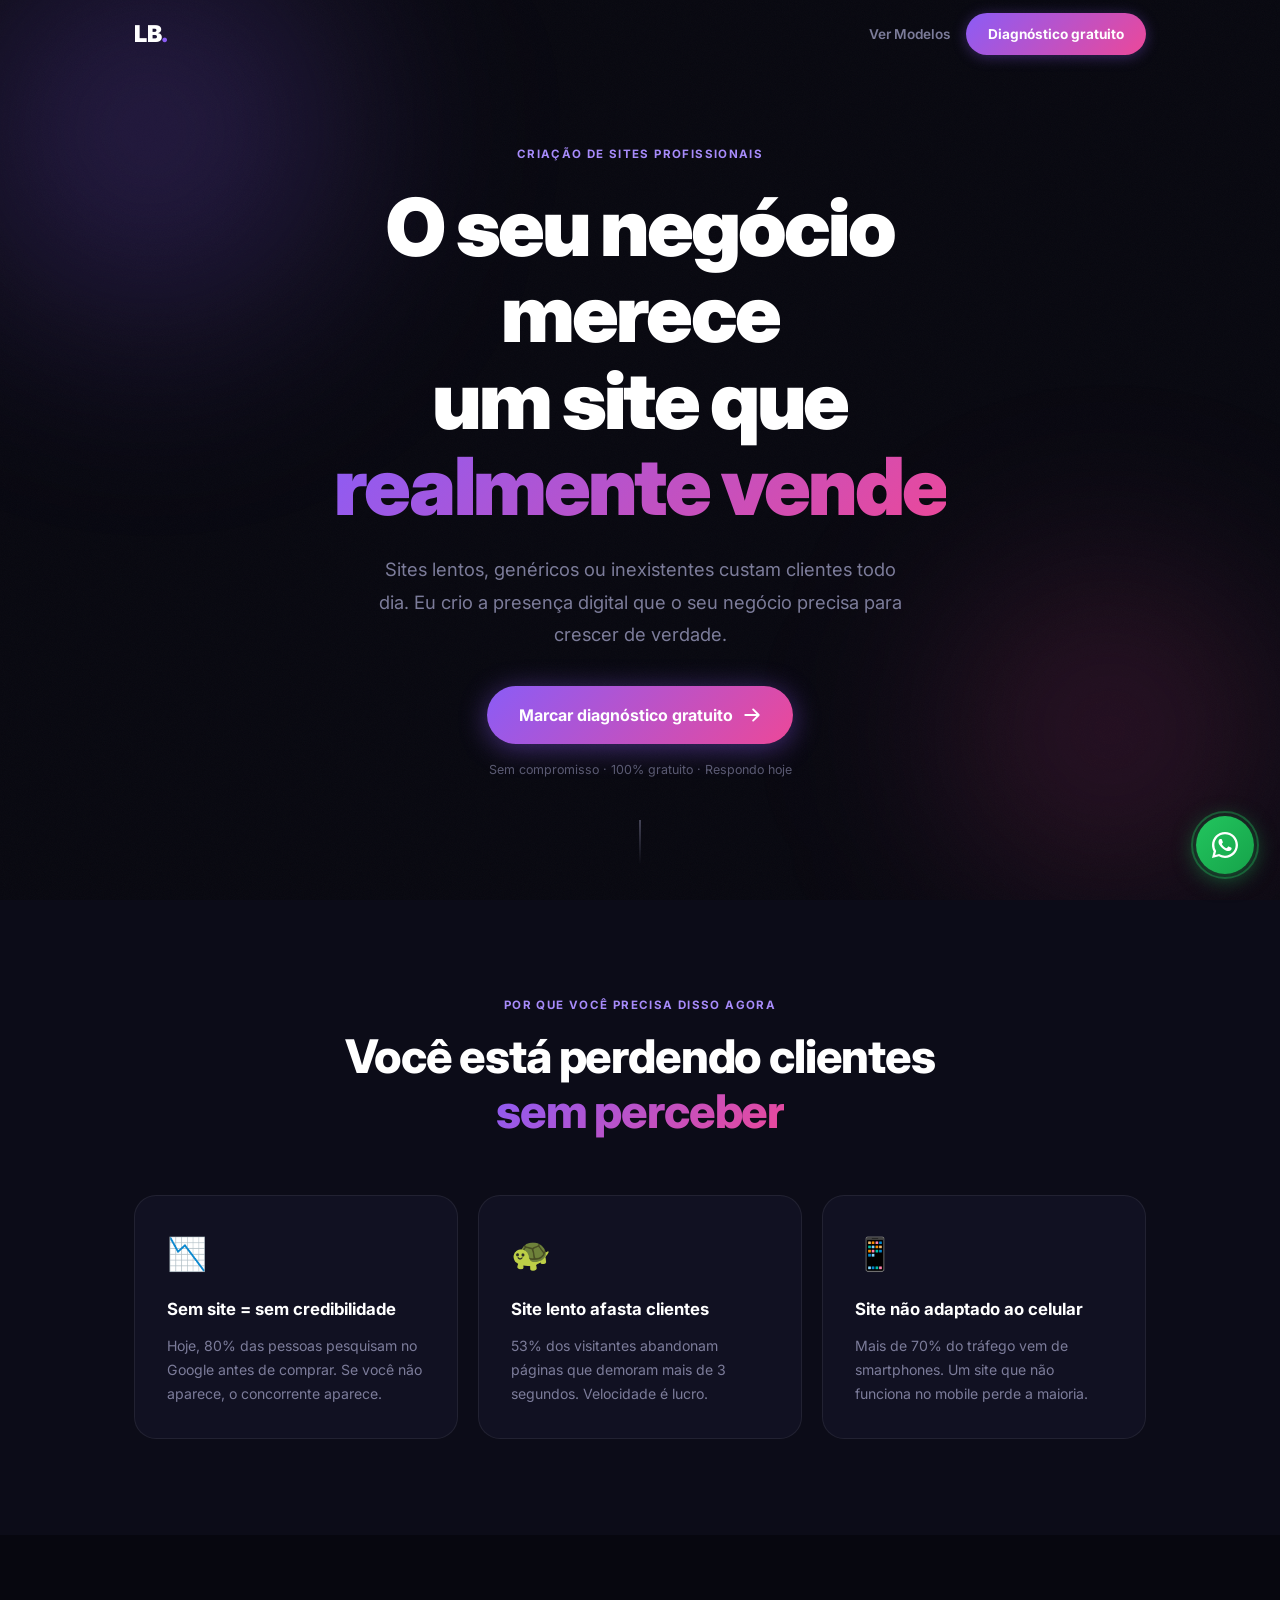
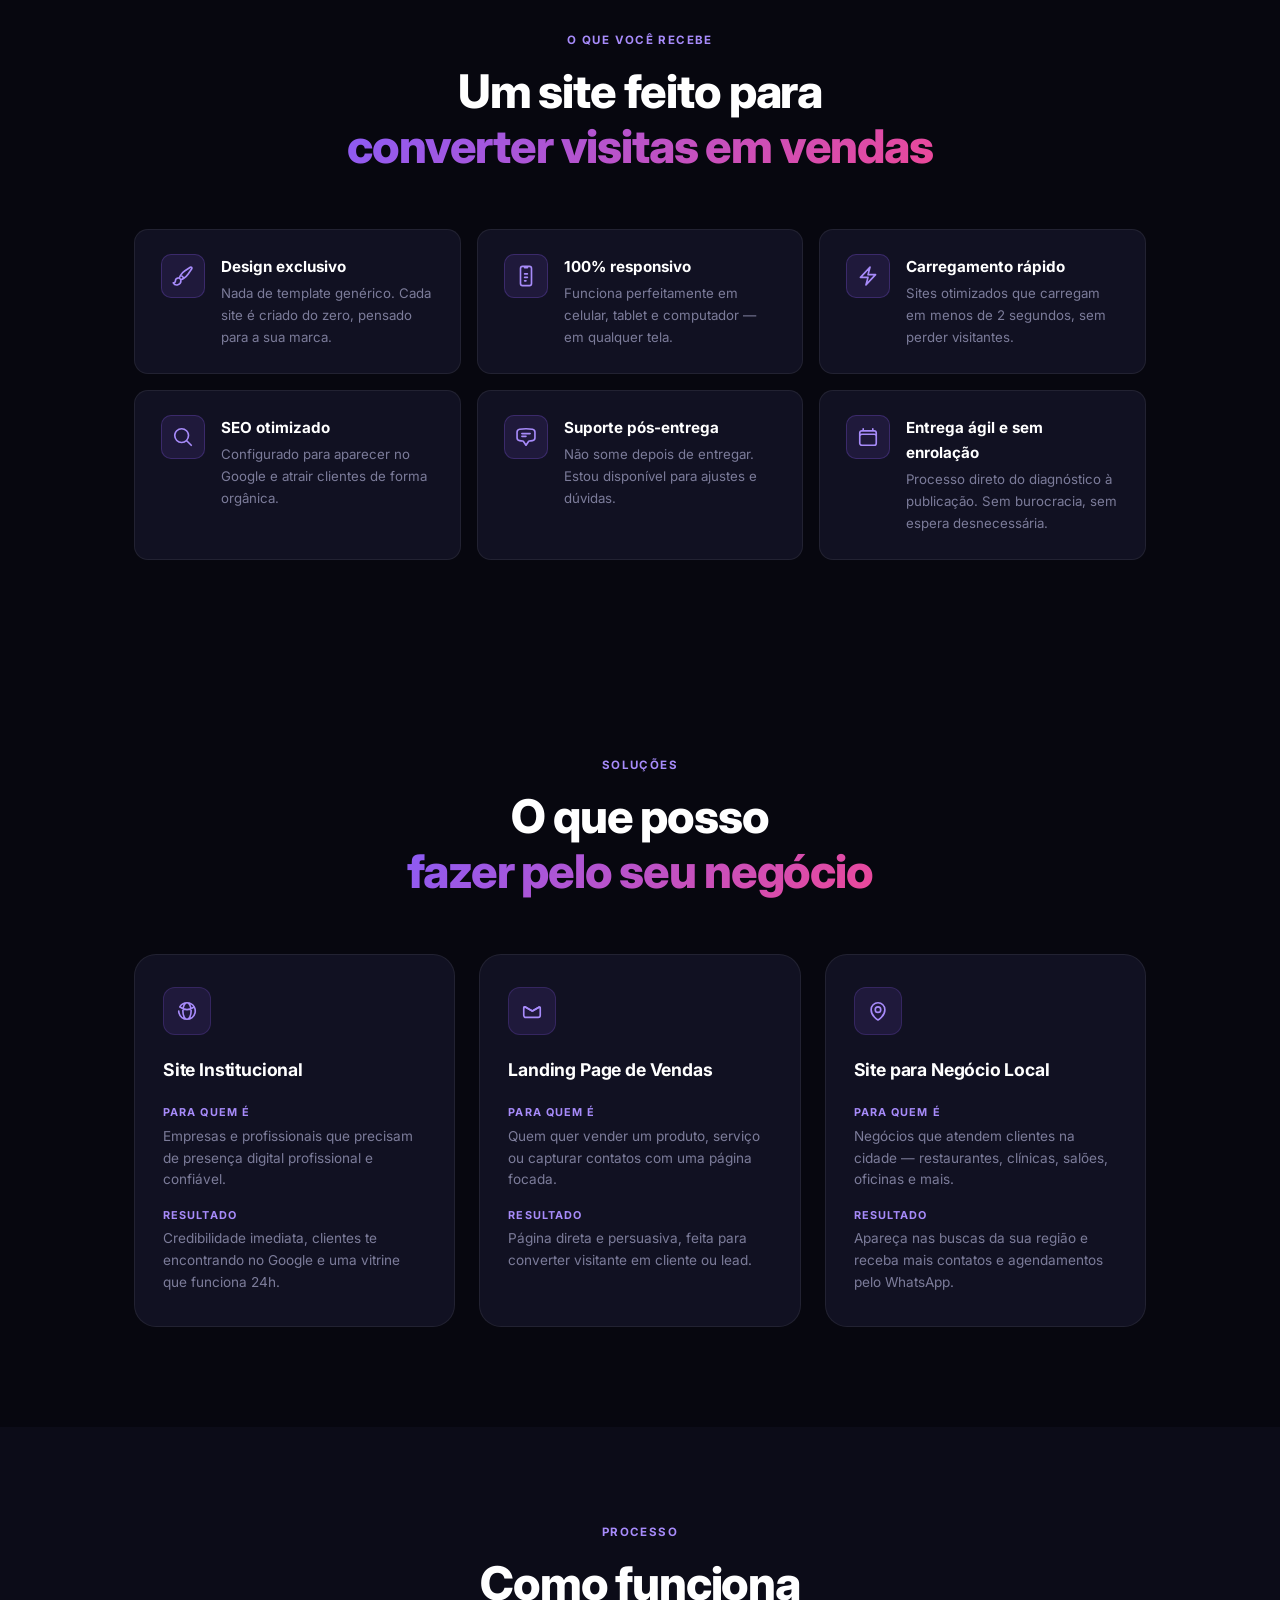
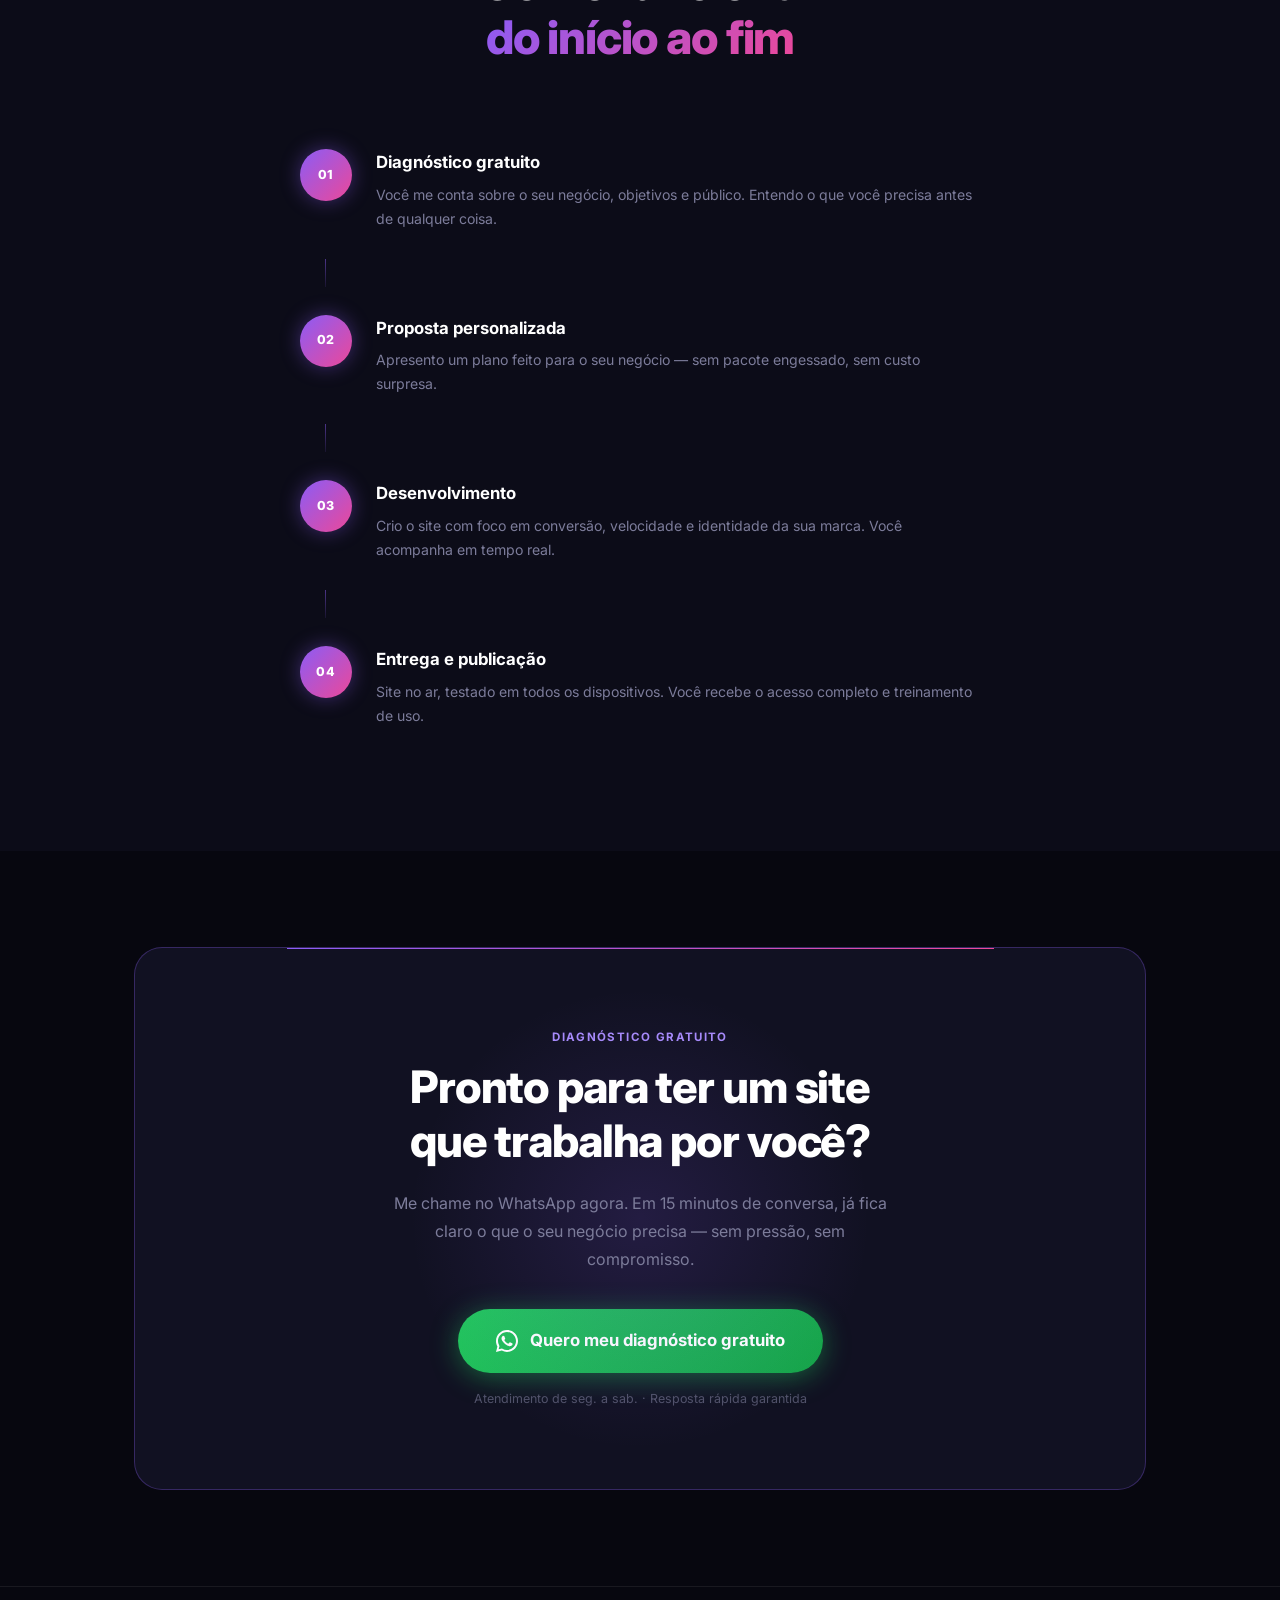
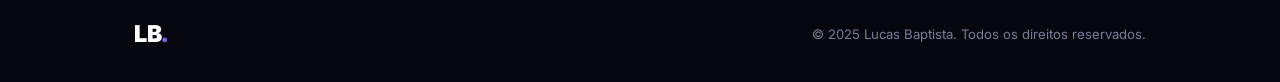
==== commit d39656a5: "Adiciona secao de solucoes" ====
--- a/index.html
+++ b/index.html
@@ -24,7 +24,7 @@
     <div class="nav-inner">
       <a href="#" class="logo">LB<span>.</span></a>
       <div class="nav-links">
-        <a href="portfolio.html" class="nav-link-portfolio">Ver Modelos</a>
+        <a href="modelos.html" class="nav-link-portfolio">Ver Modelos</a>
         <a href="#diagnostico" class="btn-nav">Diagnóstico gratuito</a>
       </div>
     </div>
@@ -169,10 +169,49 @@
             </svg>
           </div>
           <div>
-            <h4>Entrega em até 7 dias</h4>
-            <p>Processo ágil e sem enrolação. Do diagnóstico à publicação em poucos dias.</p>
-          </div>
-        </div>
+            <h4>Entrega ágil e sem enrolação</h4>
+            <p>Processo direto do diagnóstico à publicação. Sem burocracia, sem espera desnecessária.</p>
+          </div>
+        </div>
+      </div>
+    </div>
+  </section>
+
+  <!-- O QUE OFEREÇO -->
+  <section id="solucoes">
+    <div class="container">
+      <p class="eyebrow center">Soluções</p>
+      <h2 class="sec-title center">O que posso<br /><span>fazer pelo seu negócio</span></h2>
+
+      <div class="solucoes-grid">
+
+        <div class="solucao-card" data-reveal>
+          <div class="solucao-icon">
+            <svg xmlns="http://www.w3.org/2000/svg" width="22" height="22" fill="none" viewBox="0 0 24 24" stroke="currentColor" stroke-width="1.8"><path stroke-linecap="round" stroke-linejoin="round" d="M12 21a9.004 9.004 0 0 0 8.716-6.747M12 21a9.004 9.004 0 0 1-8.716-6.747M12 21c2.485 0 4.5-4.03 4.5-9S14.485 3 12 3m0 18c-2.485 0-4.5-4.03-4.5-9S9.515 3 12 3m0 0a8.997 8.997 0 0 1 7.843 4.582M12 3a8.997 8.997 0 0 0-7.843 4.582m15.686 0A11.953 11.953 0 0 1 12 10.5c-2.998 0-5.74-1.1-7.843-2.918m15.686 0A8.959 8.959 0 0 1 21 12c0 .778-.099 1.533-.284 2.253M3 12a8.959 8.959 0 0 0 .284 2.253" /></svg>
+          </div>
+          <h3>Site Institucional</h3>
+          <p class="solucao-para"><span>Para quem é</span>Empresas e profissionais que precisam de presença digital profissional e confiável.</p>
+          <p class="solucao-resultado"><span>Resultado</span>Credibilidade imediata, clientes te encontrando no Google e uma vitrine que funciona 24h.</p>
+        </div>
+
+        <div class="solucao-card" data-reveal>
+          <div class="solucao-icon">
+            <svg xmlns="http://www.w3.org/2000/svg" width="22" height="22" fill="none" viewBox="0 0 24 24" stroke="currentColor" stroke-width="1.8"><path stroke-linecap="round" stroke-linejoin="round" d="M3 8.689c0-.864.933-1.406 1.683-.977l7.108 4.061a1.125 1.125 0 0 0 1.118 0l7.108-4.061A1.125 1.125 0 0 1 21 8.689v8.06a2.25 2.25 0 0 1-2.25 2.25H5.25a2.25 2.25 0 0 1-2.25-2.25V8.69Z" /><path stroke-linecap="round" stroke-linejoin="round" d="M3 8.689c0-.864.933-1.406 1.683-.977l7.108 4.061a1.125 1.125 0 0 0 1.118 0l7.108-4.061A1.125 1.125 0 0 1 21 8.689" /></svg>
+          </div>
+          <h3>Landing Page de Vendas</h3>
+          <p class="solucao-para"><span>Para quem é</span>Quem quer vender um produto, serviço ou capturar contatos com uma página focada.</p>
+          <p class="solucao-resultado"><span>Resultado</span>Página direta e persuasiva, feita para converter visitante em cliente ou lead.</p>
+        </div>
+
+        <div class="solucao-card" data-reveal>
+          <div class="solucao-icon">
+            <svg xmlns="http://www.w3.org/2000/svg" width="22" height="22" fill="none" viewBox="0 0 24 24" stroke="currentColor" stroke-width="1.8"><path stroke-linecap="round" stroke-linejoin="round" d="M15 10.5a3 3 0 1 1-6 0 3 3 0 0 1 6 0Z" /><path stroke-linecap="round" stroke-linejoin="round" d="M19.5 10.5c0 7.142-7.5 11.25-7.5 11.25S4.5 17.642 4.5 10.5a7.5 7.5 0 1 1 15 0Z" /></svg>
+          </div>
+          <h3>Site para Negócio Local</h3>
+          <p class="solucao-para"><span>Para quem é</span>Negócios que atendem clientes na cidade — restaurantes, clínicas, salões, oficinas e mais.</p>
+          <p class="solucao-resultado"><span>Resultado</span>Apareça nas buscas da sua região e receba mais contatos e agendamentos pelo WhatsApp.</p>
+        </div>
+
       </div>
     </div>
   </section>
--- a/style.css
+++ b/style.css
@@ -363,6 +363,64 @@
 }
 
 /* ==============================
+   SOLUÇÕES
+============================== */
+#solucoes { padding: 100px 0; }
+
+.solucoes-grid {
+  display: grid;
+  grid-template-columns: repeat(3, 1fr);
+  gap: 24px;
+}
+
+.solucao-card {
+  background: var(--surface);
+  border: 1px solid var(--border);
+  border-radius: var(--r-lg);
+  padding: 32px 28px;
+  transition: border-color .25s, transform .25s, box-shadow .25s;
+}
+.solucao-card:hover {
+  border-color: rgba(139,92,246,0.4);
+  transform: translateY(-4px);
+  box-shadow: 0 16px 40px rgba(139,92,246,0.1);
+}
+
+.solucao-icon {
+  width: 48px; height: 48px;
+  background: rgba(139,92,246,0.12);
+  border: 1px solid rgba(139,92,246,0.2);
+  border-radius: 12px;
+  display: flex; align-items: center; justify-content: center;
+  color: var(--purple-lt);
+  margin-bottom: 20px;
+}
+
+.solucao-card h3 {
+  font-size: 1.1rem; font-weight: 700;
+  color: #fff; margin-bottom: 20px;
+  letter-spacing: -0.01em;
+}
+
+.solucao-para, .solucao-resultado {
+  font-size: 0.85rem; color: var(--muted);
+  line-height: 1.6; margin-bottom: 16px;
+}
+.solucao-para:last-child, .solucao-resultado:last-child { margin-bottom: 0; }
+
+.solucao-para span, .solucao-resultado span {
+  display: block;
+  font-size: 0.68rem; font-weight: 700;
+  letter-spacing: 0.1em; text-transform: uppercase;
+  color: var(--purple-lt);
+  margin-bottom: 4px;
+}
+
+@media (max-width: 768px) {
+  .solucoes-grid { grid-template-columns: 1fr; }
+}
+
+/* ==============================
    COMO FUNCIONA
 ============================== */
 #como-funciona { background: var(--bg2); }
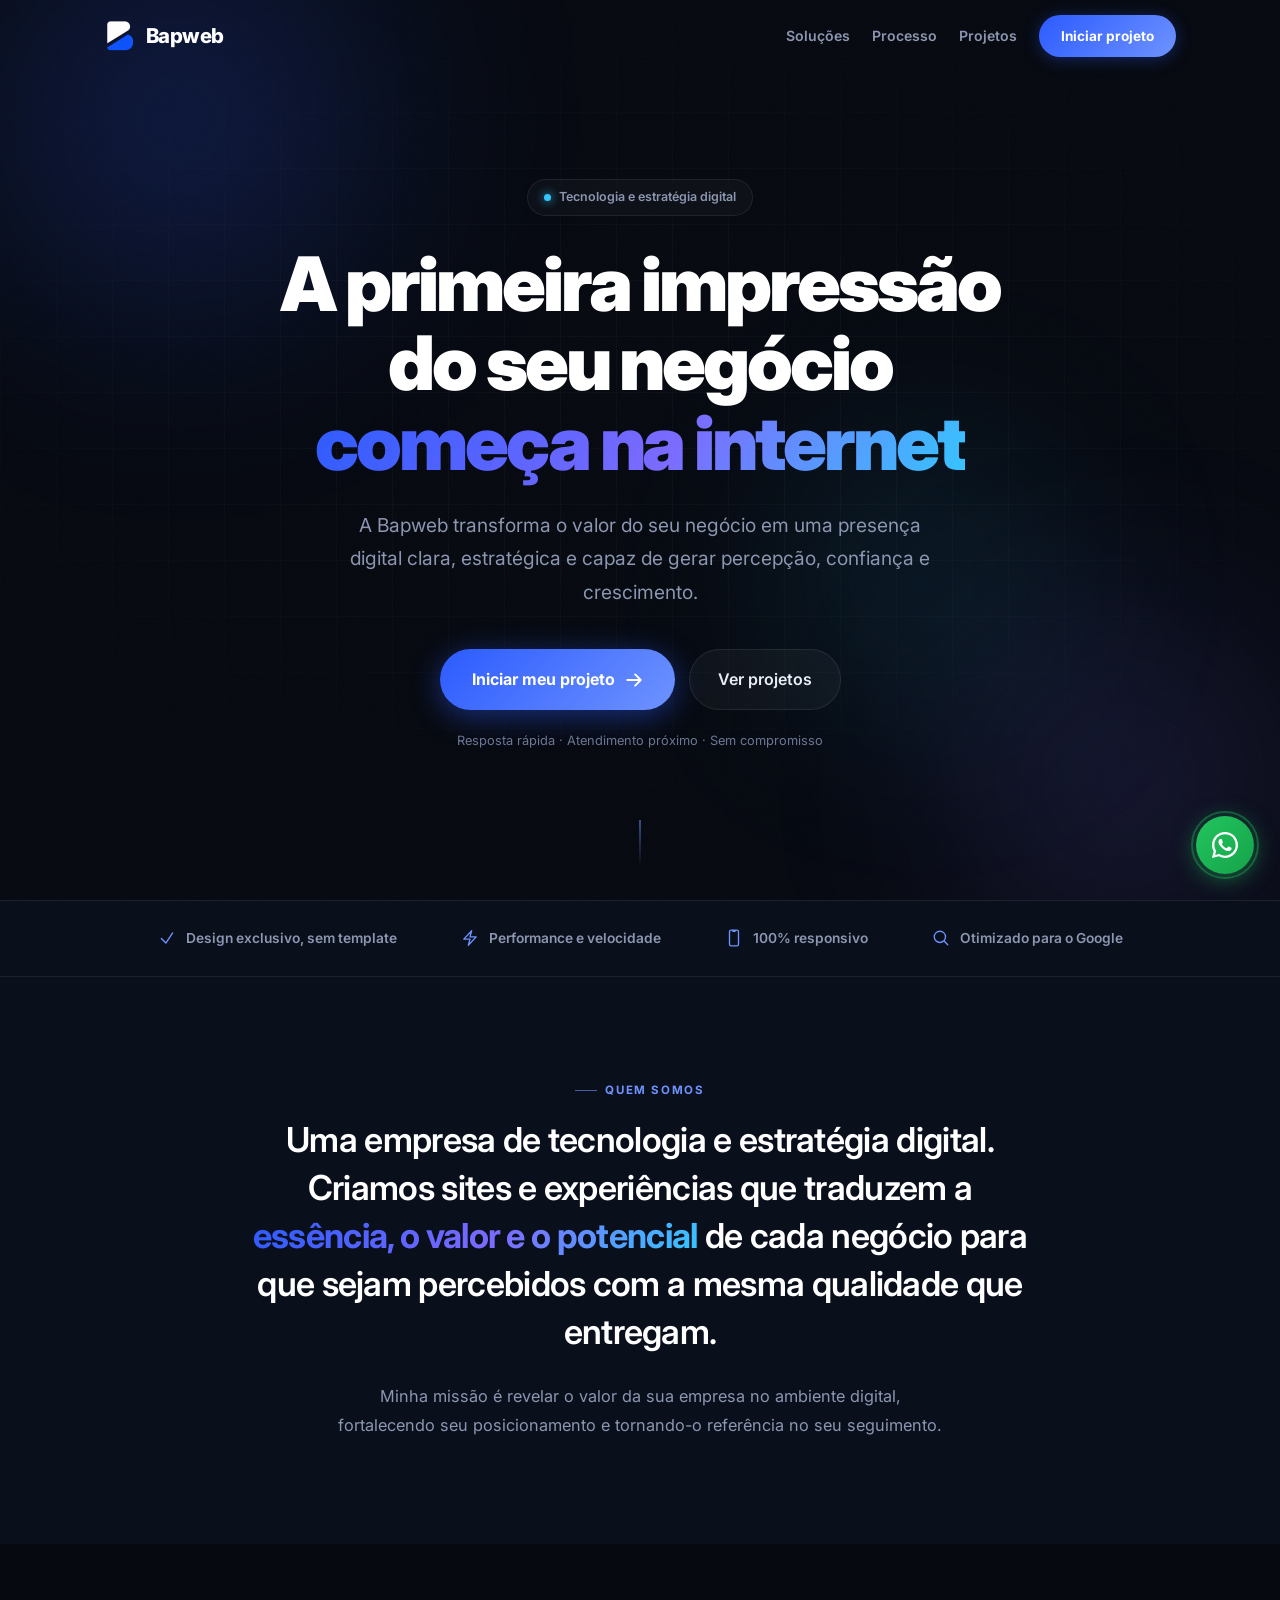
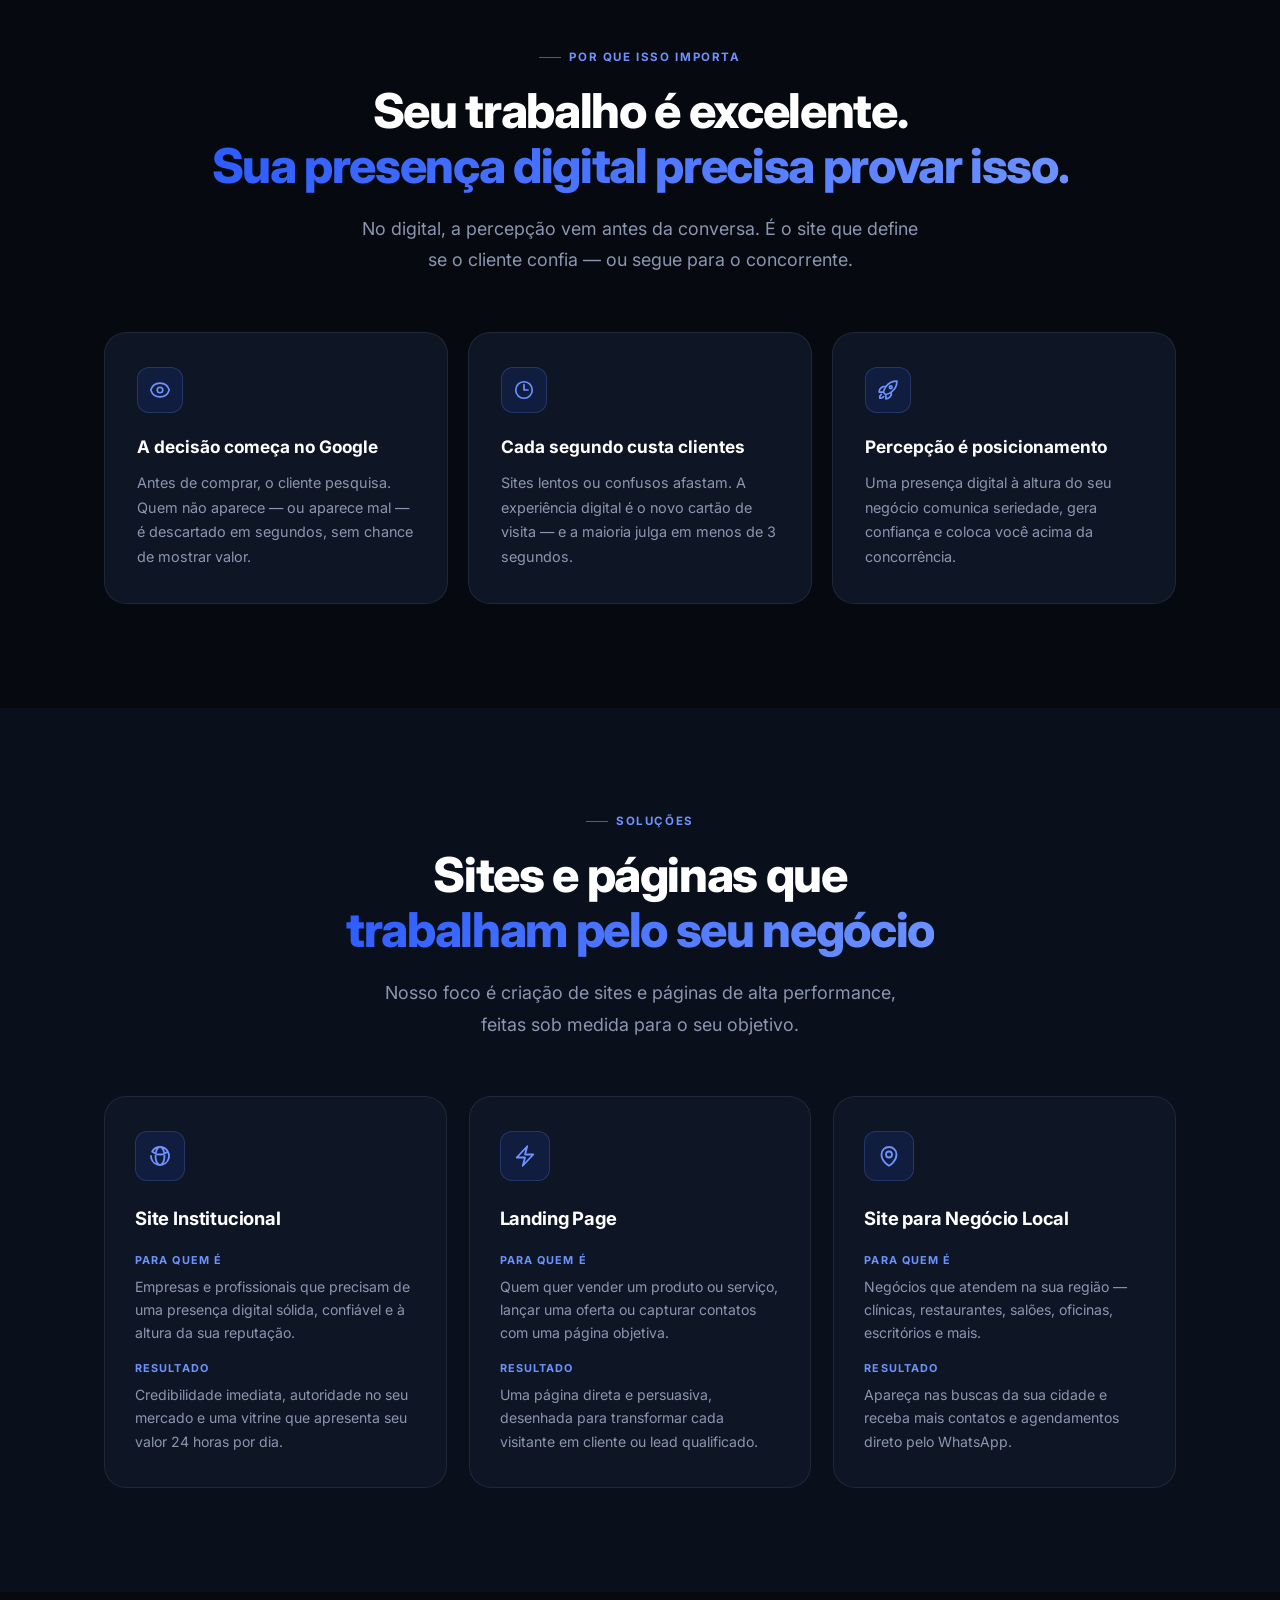
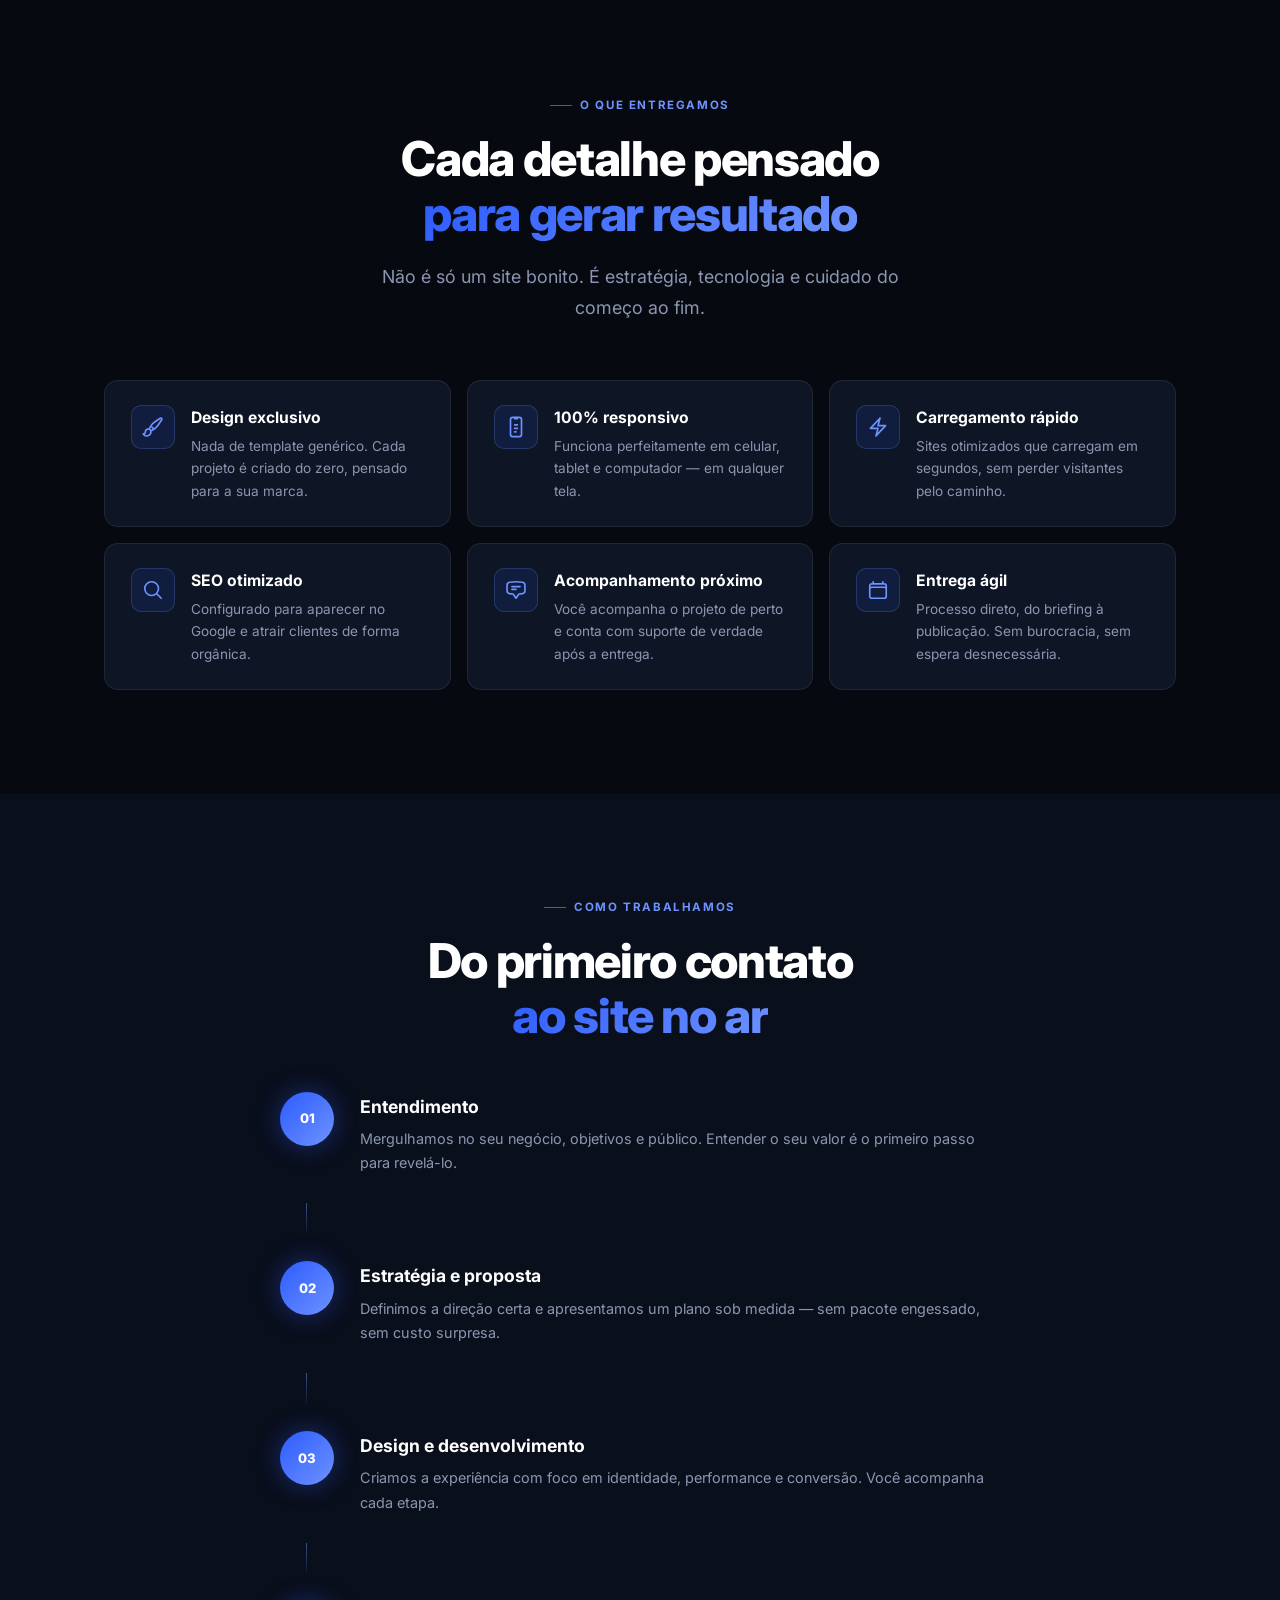
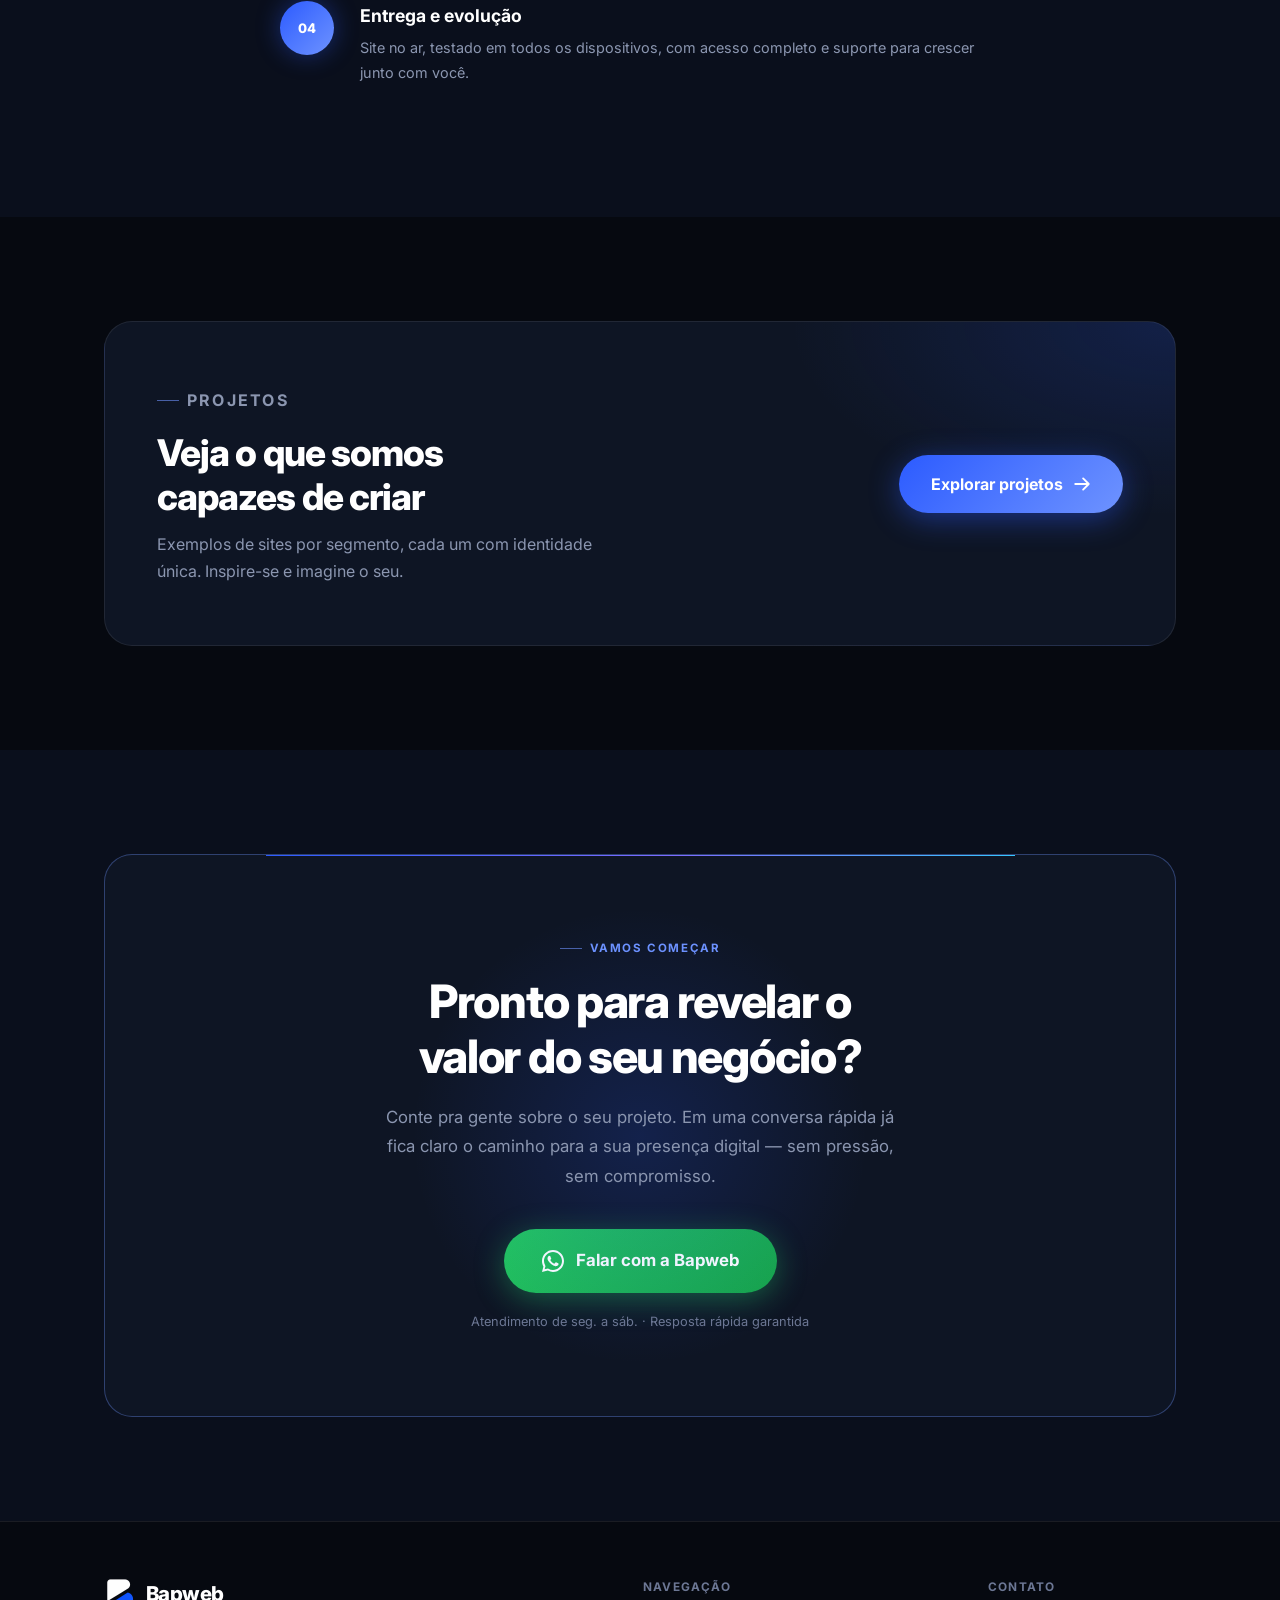
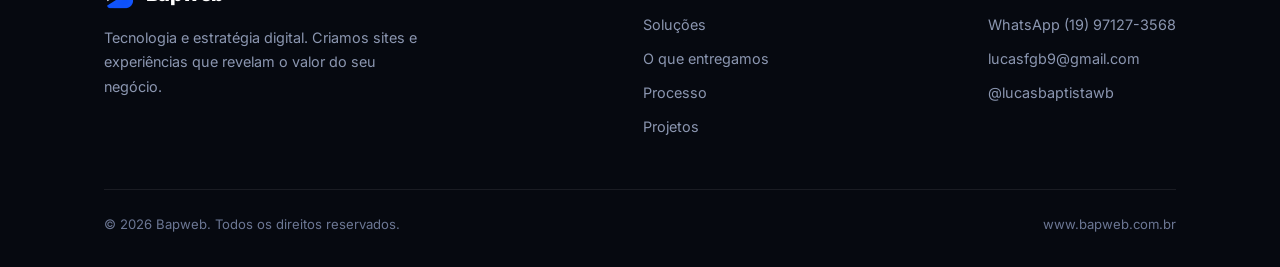
==== commit 391fe5b3: "Rebranding completo para Bapweb - Nova identidade dark premium com base azul (#1B51FE) e aurora suti" ====
--- a/index.html
+++ b/index.html
@@ -4,16 +4,27 @@
 <head>
   <meta charset="UTF-8" />
   <meta name="viewport" content="width=device-width, initial-scale=1.0" />
-  <title>Lucas Baptista — Sites que vendem</title>
+  <title>Bapweb — Tecnologia e estratégia digital para negócios</title>
   <meta name="description"
-    content="Seu negócio merece um site profissional. Marque um diagnóstico gratuito e descubra como aumentar suas vendas online." />
+    content="A Bapweb cria sites e experiências digitais que revelam o valor do seu negócio. Presença digital clara, estratégica e feita para gerar confiança e crescimento." />
+  <link rel="canonical" href="https://www.bapweb.com.br/" />
+
+  <!-- Open Graph -->
+  <meta property="og:type" content="website" />
+  <meta property="og:title" content="Bapweb — Tecnologia e estratégia digital" />
+  <meta property="og:description"
+    content="Criamos sites e experiências digitais que traduzem a essência, o valor e o potencial de negócios." />
+  <meta property="og:url" content="https://www.bapweb.com.br/" />
+  <meta property="og:image" content="https://www.bapweb.com.br/bapweb_logo.png" />
+  <meta property="og:locale" content="pt_BR" />
+
   <link rel="preconnect" href="https://fonts.googleapis.com" />
   <link rel="preconnect" href="https://fonts.gstatic.com" crossorigin />
   <link
     href="https://fonts.googleapis.com/css2?family=Inter:ital,wght@0,300;0,400;0,500;0,600;0,700;0,800;0,900;1,400&display=swap"
     rel="stylesheet" />
-  <link rel="icon" type="image/png" href="favicon_lb_roxo.png" />
-  <link rel="apple-touch-icon" href="favicon_lb_roxo.png" />
+  <link rel="icon" type="image/png" href="bapweb_icon.png" />
+  <link rel="apple-touch-icon" href="bapweb_icon.png" />
   <link rel="stylesheet" href="style.css" />
 </head>
 
@@ -22,39 +33,51 @@
   <!-- NAV -->
   <nav id="navbar">
     <div class="nav-inner">
-      <a href="#" class="logo">LB<span>.</span></a>
+      <a href="#" class="logo" aria-label="Bapweb — página inicial">
+        <img class="logo-mark" src="bapweb_icon.png" alt="" aria-hidden="true" width="32" height="32" />
+        <span class="logo-word">Bapweb</span>
+      </a>
       <div class="nav-links">
-        <a href="modelos.html" class="nav-link-portfolio">Ver Modelos</a>
-        <a href="#diagnostico" class="btn-nav">Diagnóstico gratuito</a>
+        <a href="#solucoes" class="nav-link">Soluções</a>
+        <a href="#processo" class="nav-link">Processo</a>
+        <a href="modelos.html" class="nav-link">Projetos</a>
+        <a href="#contato" class="btn-nav">Iniciar projeto</a>
       </div>
     </div>
   </nav>
 
   <!-- HERO -->
   <section id="hero">
+    <div class="aurora">
+      <div class="blob b1"></div>
+      <div class="blob b2"></div>
+      <div class="blob b3"></div>
+    </div>
+    <div class="grid-overlay"></div>
     <div class="noise"></div>
-    <div class="blob b1"></div>
-    <div class="blob b2"></div>
 
     <div class="hero-inner">
-      <p class="eyebrow">Criação de sites profissionais</p>
+      <span class="hero-badge"><span class="dot"></span> Tecnologia e estratégia digital</span>
       <h1>
-        O seu negócio merece<br />
-        um site que<br />
-        <em>realmente vende</em>
+        A primeira impressão<br />
+        do seu negócio<br />
+        <em>começa na internet</em>
       </h1>
       <p class="hero-desc">
-        Sites lentos, genéricos ou inexistentes custam clientes todo dia.
-        Eu crio a presença digital que o seu negócio precisa para crescer de verdade.
+        A Bapweb transforma o valor do seu negócio em uma presença digital clara,
+        estratégica e capaz de gerar percepção, confiança e crescimento.
       </p>
-      <a href="#diagnostico" class="btn-hero">
-        Marcar diagnóstico gratuito
-        <svg xmlns="http://www.w3.org/2000/svg" width="18" height="18" fill="none" viewBox="0 0 24 24"
-          stroke="currentColor" stroke-width="2.5">
-          <path stroke-linecap="round" stroke-linejoin="round" d="M13.5 4.5 21 12m0 0-7.5 7.5M21 12H3" />
-        </svg>
-      </a>
-      <p class="hero-note">Sem compromisso · 100% gratuito · Respondo hoje</p>
+      <div class="hero-actions">
+        <a href="#contato" class="btn-hero">
+          Iniciar meu projeto
+          <svg xmlns="http://www.w3.org/2000/svg" width="18" height="18" fill="none" viewBox="0 0 24 24"
+            stroke="currentColor" stroke-width="2.5">
+            <path stroke-linecap="round" stroke-linejoin="round" d="M13.5 4.5 21 12m0 0-7.5 7.5M21 12H3" />
+          </svg>
+        </a>
+        <a href="modelos.html" class="btn-ghost">Ver projetos</a>
+      </div>
+      <p class="hero-note">Resposta rápida · Atendimento próximo · Sem compromisso</p>
     </div>
 
     <div class="scroll-cue">
@@ -62,41 +85,180 @@
     </div>
   </section>
 
-  <!-- PROBLEMAS -->
-  <section id="problemas">
-    <div class="container">
-      <p class="eyebrow center">Por que você precisa disso agora</p>
-      <h2 class="sec-title center">Você está perdendo clientes<br /><span>sem perceber</span></h2>
+  <!-- TRUST STRIP -->
+  <div class="trust">
+    <div class="container trust-inner">
+      <div class="trust-item">
+        <svg xmlns="http://www.w3.org/2000/svg" width="18" height="18" fill="none" viewBox="0 0 24 24"
+          stroke="currentColor" stroke-width="1.8">
+          <path stroke-linecap="round" stroke-linejoin="round" d="m4.5 12.75 6 6 9-13.5" />
+        </svg>
+        Design exclusivo, sem template
+      </div>
+      <div class="trust-item">
+        <svg xmlns="http://www.w3.org/2000/svg" width="18" height="18" fill="none" viewBox="0 0 24 24"
+          stroke="currentColor" stroke-width="1.8">
+          <path stroke-linecap="round" stroke-linejoin="round"
+            d="M3.75 13.5l10.5-11.25L12 10.5h8.25L9.75 21.75 12 13.5H3.75Z" />
+        </svg>
+        Performance e velocidade
+      </div>
+      <div class="trust-item">
+        <svg xmlns="http://www.w3.org/2000/svg" width="18" height="18" fill="none" viewBox="0 0 24 24"
+          stroke="currentColor" stroke-width="1.8">
+          <path stroke-linecap="round" stroke-linejoin="round"
+            d="M10.5 1.5H8.25A2.25 2.25 0 0 0 6 3.75v16.5a2.25 2.25 0 0 0 2.25 2.25h7.5A2.25 2.25 0 0 0 18 20.25V3.75a2.25 2.25 0 0 0-2.25-2.25H13.5m-3 0V3h3V1.5m-3 0h3" />
+        </svg>
+        100% responsivo
+      </div>
+      <div class="trust-item">
+        <svg xmlns="http://www.w3.org/2000/svg" width="18" height="18" fill="none" viewBox="0 0 24 24"
+          stroke="currentColor" stroke-width="1.8">
+          <path stroke-linecap="round" stroke-linejoin="round"
+            d="m21 21-5.197-5.197m0 0A7.5 7.5 0 1 0 5.196 5.196a7.5 7.5 0 0 0 10.607 10.607Z" />
+        </svg>
+        Otimizado para o Google
+      </div>
+    </div>
+  </div>
+
+  <!-- MANIFESTO / QUEM SOMOS -->
+  <section id="manifesto">
+    <div class="container manifesto-inner" data-reveal>
+      <p class="eyebrow center">Quem somos</p>
+      <p class="manifesto-text">
+        Uma empresa de tecnologia e estratégia digital. Criamos sites e experiências
+        que traduzem a <b>essência, o valor e o potencial</b> de cada negócio para que sejam percebidos com a mesma
+        qualidade que entregam.
+      </p>
+      <p class="manifesto-sub">
+        Minha missão é revelar o valor da sua empresa no ambiente digital, fortalecendo seu
+        posicionamento e tornando-o referência no seu seguimento.
+      </p>
+    </div>
+  </section>
+
+  <!-- POR QUE IMPORTA -->
+  <section id="porque">
+    <div class="container">
+      <p class="eyebrow center">Por que isso importa</p>
+      <h2 class="sec-title center">Seu trabalho é excelente.<br /><span>Sua presença digital precisa provar isso.</span>
+      </h2>
+      <p class="sec-lead center">
+        No digital, a percepção vem antes da conversa. É o site que define se o cliente
+        confia — ou segue para o concorrente.
+      </p>
 
       <div class="prob-grid">
-        <div class="prob-card" data-reveal>
-          <span class="prob-icon">📉</span>
-          <h3>Sem site = sem credibilidade</h3>
-          <p>Hoje, 80% das pessoas pesquisam no Google antes de comprar. Se você não aparece, o concorrente aparece.</p>
-        </div>
-        <div class="prob-card" data-reveal>
-          <span class="prob-icon">🐢</span>
-          <h3>Site lento afasta clientes</h3>
-          <p>53% dos visitantes abandonam páginas que demoram mais de 3 segundos. Velocidade é lucro.</p>
-        </div>
-        <div class="prob-card" data-reveal>
-          <span class="prob-icon">📱</span>
-          <h3>Site não adaptado ao celular</h3>
-          <p>Mais de 70% do tráfego vem de smartphones. Um site que não funciona no mobile perde a maioria.</p>
-        </div>
-      </div>
-    </div>
-  </section>
-
-  <!-- O QUE ENTREGO -->
+        <div class="prob-card card" data-reveal>
+          <div class="icon-chip">
+            <svg xmlns="http://www.w3.org/2000/svg" width="22" height="22" fill="none" viewBox="0 0 24 24"
+              stroke="currentColor" stroke-width="1.8">
+              <path stroke-linecap="round" stroke-linejoin="round"
+                d="M2.036 12.322a1.012 1.012 0 0 1 0-.639C3.423 7.51 7.36 4.5 12 4.5c4.638 0 8.573 3.007 9.963 7.178.07.207.07.431 0 .639C20.577 16.49 16.64 19.5 12 19.5c-4.638 0-8.573-3.007-9.963-7.178Z" />
+              <path stroke-linecap="round" stroke-linejoin="round" d="M15 12a3 3 0 1 1-6 0 3 3 0 0 1 6 0Z" />
+            </svg>
+          </div>
+          <h3>A decisão começa no Google</h3>
+          <p>Antes de comprar, o cliente pesquisa. Quem não aparece — ou aparece mal — é descartado em segundos, sem
+            chance de mostrar valor.</p>
+        </div>
+        <div class="prob-card card" data-reveal>
+          <div class="icon-chip">
+            <svg xmlns="http://www.w3.org/2000/svg" width="22" height="22" fill="none" viewBox="0 0 24 24"
+              stroke="currentColor" stroke-width="1.8">
+              <path stroke-linecap="round" stroke-linejoin="round"
+                d="M12 6v6h4.5m4.5 0a9 9 0 1 1-18 0 9 9 0 0 1 18 0Z" />
+            </svg>
+          </div>
+          <h3>Cada segundo custa clientes</h3>
+          <p>Sites lentos ou confusos afastam. A experiência digital é o novo cartão de visita — e a maioria julga em
+            menos de 3 segundos.</p>
+        </div>
+        <div class="prob-card card" data-reveal>
+          <div class="icon-chip">
+            <svg xmlns="http://www.w3.org/2000/svg" width="22" height="22" fill="none" viewBox="0 0 24 24"
+              stroke="currentColor" stroke-width="1.8">
+              <path stroke-linecap="round" stroke-linejoin="round"
+                d="M15.59 14.37a6 6 0 0 1-5.84 7.38v-4.8m5.84-2.58a14.98 14.98 0 0 0 6.16-12.12A14.98 14.98 0 0 0 9.631 8.41m5.96 5.96a14.926 14.926 0 0 1-5.841 2.58m-.119-8.54a6 6 0 0 0-7.381 5.84h4.8m2.581-5.84a14.927 14.927 0 0 0-2.58 5.84m2.699 2.7c-.103.021-.207.041-.311.06a15.09 15.09 0 0 1-2.448-2.448 14.9 14.9 0 0 1 .06-.312m-2.24 2.39a4.493 4.493 0 0 0-1.757 4.306 4.493 4.493 0 0 0 4.306-1.758M16.5 9a1.5 1.5 0 1 1-3 0 1.5 1.5 0 0 1 3 0Z" />
+            </svg>
+          </div>
+          <h3>Percepção é posicionamento</h3>
+          <p>Uma presença digital à altura do seu negócio comunica seriedade, gera confiança e coloca você acima da
+            concorrência.</p>
+        </div>
+      </div>
+    </div>
+  </section>
+
+  <!-- SOLUÇÕES / O QUE FAZEMOS -->
+  <section id="solucoes">
+    <div class="container">
+      <p class="eyebrow center">Soluções</p>
+      <h2 class="sec-title center">Sites e páginas que<br /><span>trabalham pelo seu negócio</span></h2>
+      <p class="sec-lead center">Nosso foco é criação de sites e páginas de alta performance, feitas sob medida para o
+        seu objetivo.</p>
+
+      <div class="solucoes-grid">
+        <div class="solucao-card card" data-reveal>
+          <div class="icon-chip">
+            <svg xmlns="http://www.w3.org/2000/svg" width="24" height="24" fill="none" viewBox="0 0 24 24"
+              stroke="currentColor" stroke-width="1.8">
+              <path stroke-linecap="round" stroke-linejoin="round"
+                d="M12 21a9.004 9.004 0 0 0 8.716-6.747M12 21a9.004 9.004 0 0 1-8.716-6.747M12 21c2.485 0 4.5-4.03 4.5-9S14.485 3 12 3m0 18c-2.485 0-4.5-4.03-4.5-9S9.515 3 12 3m0 0a8.997 8.997 0 0 1 7.843 4.582M12 3a8.997 8.997 0 0 0-7.843 4.582m15.686 0A11.953 11.953 0 0 1 12 10.5c-2.998 0-5.74-1.1-7.843-2.918m15.686 0A8.959 8.959 0 0 1 21 12c0 .778-.099 1.533-.284 2.253M3 12a8.959 8.959 0 0 0 .284 2.253" />
+            </svg>
+          </div>
+          <h3>Site Institucional</h3>
+          <p class="solucao-para"><span>Para quem é</span>Empresas e profissionais que precisam de uma presença digital
+            sólida, confiável e à altura da sua reputação.</p>
+          <p class="solucao-resultado"><span>Resultado</span>Credibilidade imediata, autoridade no seu mercado e uma
+            vitrine que apresenta seu valor 24 horas por dia.</p>
+        </div>
+
+        <div class="solucao-card card" data-reveal>
+          <div class="icon-chip">
+            <svg xmlns="http://www.w3.org/2000/svg" width="24" height="24" fill="none" viewBox="0 0 24 24"
+              stroke="currentColor" stroke-width="1.8">
+              <path stroke-linecap="round" stroke-linejoin="round"
+                d="M3.75 13.5l10.5-11.25L12 10.5h8.25L9.75 21.75 12 13.5H3.75Z" />
+            </svg>
+          </div>
+          <h3>Landing Page</h3>
+          <p class="solucao-para"><span>Para quem é</span>Quem quer vender um produto ou serviço, lançar uma oferta ou
+            capturar contatos com uma página objetiva.</p>
+          <p class="solucao-resultado"><span>Resultado</span>Uma página direta e persuasiva, desenhada para transformar
+            cada visitante em cliente ou lead qualificado.</p>
+        </div>
+
+        <div class="solucao-card card" data-reveal>
+          <div class="icon-chip">
+            <svg xmlns="http://www.w3.org/2000/svg" width="24" height="24" fill="none" viewBox="0 0 24 24"
+              stroke="currentColor" stroke-width="1.8">
+              <path stroke-linecap="round" stroke-linejoin="round" d="M15 10.5a3 3 0 1 1-6 0 3 3 0 0 1 6 0Z" />
+              <path stroke-linecap="round" stroke-linejoin="round"
+                d="M19.5 10.5c0 7.142-7.5 11.25-7.5 11.25S4.5 17.642 4.5 10.5a7.5 7.5 0 1 1 15 0Z" />
+            </svg>
+          </div>
+          <h3>Site para Negócio Local</h3>
+          <p class="solucao-para"><span>Para quem é</span>Negócios que atendem na sua região — clínicas, restaurantes,
+            salões, oficinas, escritórios e mais.</p>
+          <p class="solucao-resultado"><span>Resultado</span>Apareça nas buscas da sua cidade e receba mais contatos e
+            agendamentos direto pelo WhatsApp.</p>
+        </div>
+      </div>
+    </div>
+  </section>
+
+  <!-- DIFERENCIAIS / O QUE ENTREGO -->
   <section id="entrego">
     <div class="container">
-      <p class="eyebrow center">O que você recebe</p>
-      <h2 class="sec-title center">Um site feito para<br /><span>converter visitas em vendas</span></h2>
+      <p class="eyebrow center">O que entregamos</p>
+      <h2 class="sec-title center">Cada detalhe pensado<br /><span>para gerar resultado</span></h2>
+      <p class="sec-lead center">Não é só um site bonito. É estratégia, tecnologia e cuidado do começo ao fim.</p>
 
       <div class="features-grid">
         <div class="feat" data-reveal>
-          <div class="feat-icon">
+          <div class="icon-chip">
             <svg xmlns="http://www.w3.org/2000/svg" width="22" height="22" fill="none" viewBox="0 0 24 24"
               stroke="currentColor" stroke-width="1.8">
               <path stroke-linecap="round" stroke-linejoin="round"
@@ -105,11 +267,11 @@
           </div>
           <div>
             <h4>Design exclusivo</h4>
-            <p>Nada de template genérico. Cada site é criado do zero, pensado para a sua marca.</p>
-          </div>
-        </div>
-        <div class="feat" data-reveal>
-          <div class="feat-icon">
+            <p>Nada de template genérico. Cada projeto é criado do zero, pensado para a sua marca.</p>
+          </div>
+        </div>
+        <div class="feat" data-reveal>
+          <div class="icon-chip">
             <svg xmlns="http://www.w3.org/2000/svg" width="22" height="22" fill="none" viewBox="0 0 24 24"
               stroke="currentColor" stroke-width="1.8">
               <path stroke-linecap="round" stroke-linejoin="round"
@@ -122,7 +284,7 @@
           </div>
         </div>
         <div class="feat" data-reveal>
-          <div class="feat-icon">
+          <div class="icon-chip">
             <svg xmlns="http://www.w3.org/2000/svg" width="22" height="22" fill="none" viewBox="0 0 24 24"
               stroke="currentColor" stroke-width="1.8">
               <path stroke-linecap="round" stroke-linejoin="round"
@@ -131,11 +293,11 @@
           </div>
           <div>
             <h4>Carregamento rápido</h4>
-            <p>Sites otimizados que carregam em menos de 2 segundos, sem perder visitantes.</p>
-          </div>
-        </div>
-        <div class="feat" data-reveal>
-          <div class="feat-icon">
+            <p>Sites otimizados que carregam em segundos, sem perder visitantes pelo caminho.</p>
+          </div>
+        </div>
+        <div class="feat" data-reveal>
+          <div class="icon-chip">
             <svg xmlns="http://www.w3.org/2000/svg" width="22" height="22" fill="none" viewBox="0 0 24 24"
               stroke="currentColor" stroke-width="1.8">
               <path stroke-linecap="round" stroke-linejoin="round"
@@ -148,7 +310,7 @@
           </div>
         </div>
         <div class="feat" data-reveal>
-          <div class="feat-icon">
+          <div class="icon-chip">
             <svg xmlns="http://www.w3.org/2000/svg" width="22" height="22" fill="none" viewBox="0 0 24 24"
               stroke="currentColor" stroke-width="1.8">
               <path stroke-linecap="round" stroke-linejoin="round"
@@ -156,12 +318,12 @@
             </svg>
           </div>
           <div>
-            <h4>Suporte pós-entrega</h4>
-            <p>Não some depois de entregar. Estou disponível para ajustes e dúvidas.</p>
-          </div>
-        </div>
-        <div class="feat" data-reveal>
-          <div class="feat-icon">
+            <h4>Acompanhamento próximo</h4>
+            <p>Você acompanha o projeto de perto e conta com suporte de verdade após a entrega.</p>
+          </div>
+        </div>
+        <div class="feat" data-reveal>
+          <div class="icon-chip">
             <svg xmlns="http://www.w3.org/2000/svg" width="22" height="22" fill="none" viewBox="0 0 24 24"
               stroke="currentColor" stroke-width="1.8">
               <path stroke-linecap="round" stroke-linejoin="round"
@@ -169,109 +331,91 @@
             </svg>
           </div>
           <div>
-            <h4>Entrega ágil e sem enrolação</h4>
-            <p>Processo direto do diagnóstico à publicação. Sem burocracia, sem espera desnecessária.</p>
-          </div>
-        </div>
-      </div>
-    </div>
-  </section>
-
-  <!-- O QUE OFEREÇO -->
-  <section id="solucoes">
-    <div class="container">
-      <p class="eyebrow center">Soluções</p>
-      <h2 class="sec-title center">O que posso<br /><span>fazer pelo seu negócio</span></h2>
-
-      <div class="solucoes-grid">
-
-        <div class="solucao-card" data-reveal>
-          <div class="solucao-icon">
-            <svg xmlns="http://www.w3.org/2000/svg" width="22" height="22" fill="none" viewBox="0 0 24 24" stroke="currentColor" stroke-width="1.8"><path stroke-linecap="round" stroke-linejoin="round" d="M12 21a9.004 9.004 0 0 0 8.716-6.747M12 21a9.004 9.004 0 0 1-8.716-6.747M12 21c2.485 0 4.5-4.03 4.5-9S14.485 3 12 3m0 18c-2.485 0-4.5-4.03-4.5-9S9.515 3 12 3m0 0a8.997 8.997 0 0 1 7.843 4.582M12 3a8.997 8.997 0 0 0-7.843 4.582m15.686 0A11.953 11.953 0 0 1 12 10.5c-2.998 0-5.74-1.1-7.843-2.918m15.686 0A8.959 8.959 0 0 1 21 12c0 .778-.099 1.533-.284 2.253M3 12a8.959 8.959 0 0 0 .284 2.253" /></svg>
-          </div>
-          <h3>Site Institucional</h3>
-          <p class="solucao-para"><span>Para quem é</span>Empresas e profissionais que precisam de presença digital profissional e confiável.</p>
-          <p class="solucao-resultado"><span>Resultado</span>Credibilidade imediata, clientes te encontrando no Google e uma vitrine que funciona 24h.</p>
-        </div>
-
-        <div class="solucao-card" data-reveal>
-          <div class="solucao-icon">
-            <svg xmlns="http://www.w3.org/2000/svg" width="22" height="22" fill="none" viewBox="0 0 24 24" stroke="currentColor" stroke-width="1.8"><path stroke-linecap="round" stroke-linejoin="round" d="M3 8.689c0-.864.933-1.406 1.683-.977l7.108 4.061a1.125 1.125 0 0 0 1.118 0l7.108-4.061A1.125 1.125 0 0 1 21 8.689v8.06a2.25 2.25 0 0 1-2.25 2.25H5.25a2.25 2.25 0 0 1-2.25-2.25V8.69Z" /><path stroke-linecap="round" stroke-linejoin="round" d="M3 8.689c0-.864.933-1.406 1.683-.977l7.108 4.061a1.125 1.125 0 0 0 1.118 0l7.108-4.061A1.125 1.125 0 0 1 21 8.689" /></svg>
-          </div>
-          <h3>Landing Page de Vendas</h3>
-          <p class="solucao-para"><span>Para quem é</span>Quem quer vender um produto, serviço ou capturar contatos com uma página focada.</p>
-          <p class="solucao-resultado"><span>Resultado</span>Página direta e persuasiva, feita para converter visitante em cliente ou lead.</p>
-        </div>
-
-        <div class="solucao-card" data-reveal>
-          <div class="solucao-icon">
-            <svg xmlns="http://www.w3.org/2000/svg" width="22" height="22" fill="none" viewBox="0 0 24 24" stroke="currentColor" stroke-width="1.8"><path stroke-linecap="round" stroke-linejoin="round" d="M15 10.5a3 3 0 1 1-6 0 3 3 0 0 1 6 0Z" /><path stroke-linecap="round" stroke-linejoin="round" d="M19.5 10.5c0 7.142-7.5 11.25-7.5 11.25S4.5 17.642 4.5 10.5a7.5 7.5 0 1 1 15 0Z" /></svg>
-          </div>
-          <h3>Site para Negócio Local</h3>
-          <p class="solucao-para"><span>Para quem é</span>Negócios que atendem clientes na cidade — restaurantes, clínicas, salões, oficinas e mais.</p>
-          <p class="solucao-resultado"><span>Resultado</span>Apareça nas buscas da sua região e receba mais contatos e agendamentos pelo WhatsApp.</p>
-        </div>
-
-      </div>
-    </div>
-  </section>
-
-  <!-- COMO FUNCIONA -->
-  <section id="como-funciona">
-    <div class="container">
-      <p class="eyebrow center">Processo</p>
-      <h2 class="sec-title center">Como funciona<br /><span>do início ao fim</span></h2>
+            <h4>Entrega ágil</h4>
+            <p>Processo direto, do briefing à publicação. Sem burocracia, sem espera desnecessária.</p>
+          </div>
+        </div>
+      </div>
+    </div>
+  </section>
+
+  <!-- PROCESSO -->
+  <section id="processo">
+    <div class="container">
+      <p class="eyebrow center">Como trabalhamos</p>
+      <h2 class="sec-title center">Do primeiro contato<br /><span>ao site no ar</span></h2>
 
       <div class="steps">
         <div class="step" data-reveal>
           <div class="step-num">01</div>
           <div class="step-body">
-            <h4>Diagnóstico gratuito</h4>
-            <p>Você me conta sobre o seu negócio, objetivos e público. Entendo o que você precisa antes de qualquer
-              coisa.</p>
+            <h4>Entendimento</h4>
+            <p>Mergulhamos no seu negócio, objetivos e público. Entender o seu valor é o primeiro passo para revelá-lo.
+            </p>
           </div>
         </div>
         <div class="step-connector"></div>
         <div class="step" data-reveal>
           <div class="step-num">02</div>
           <div class="step-body">
-            <h4>Proposta personalizada</h4>
-            <p>Apresento um plano feito para o seu negócio — sem pacote engessado, sem custo surpresa.</p>
+            <h4>Estratégia e proposta</h4>
+            <p>Definimos a direção certa e apresentamos um plano sob medida — sem pacote engessado, sem custo surpresa.
+            </p>
           </div>
         </div>
         <div class="step-connector"></div>
         <div class="step" data-reveal>
           <div class="step-num">03</div>
           <div class="step-body">
-            <h4>Desenvolvimento</h4>
-            <p>Crio o site com foco em conversão, velocidade e identidade da sua marca. Você acompanha em tempo real.
-            </p>
+            <h4>Design e desenvolvimento</h4>
+            <p>Criamos a experiência com foco em identidade, performance e conversão. Você acompanha cada etapa.</p>
           </div>
         </div>
         <div class="step-connector"></div>
         <div class="step" data-reveal>
           <div class="step-num">04</div>
           <div class="step-body">
-            <h4>Entrega e publicação</h4>
-            <p>Site no ar, testado em todos os dispositivos. Você recebe o acesso completo e treinamento de uso.</p>
-          </div>
-        </div>
-      </div>
-    </div>
-  </section>
-
-  <!-- CTA / DIAGNÓSTICO -->
-  <section id="diagnostico">
+            <h4>Entrega e evolução</h4>
+            <p>Site no ar, testado em todos os dispositivos, com acesso completo e suporte para crescer junto com você.
+            </p>
+          </div>
+        </div>
+      </div>
+    </div>
+  </section>
+
+  <!-- PORTFÓLIO TEASER -->
+  <section id="portfolio-teaser">
+    <div class="container">
+      <div class="teaser-box" data-reveal>
+        <div>
+          <p class="eyebrow">Projetos</p>
+          <h2>Veja o que somos<br />capazes de criar</h2>
+          <p>Exemplos de sites por segmento, cada um com identidade única. Inspire-se e imagine o seu.</p>
+        </div>
+        <a href="modelos.html" class="btn-hero">
+          Explorar projetos
+          <svg xmlns="http://www.w3.org/2000/svg" width="18" height="18" fill="none" viewBox="0 0 24 24"
+            stroke="currentColor" stroke-width="2.5">
+            <path stroke-linecap="round" stroke-linejoin="round" d="M13.5 4.5 21 12m0 0-7.5 7.5M21 12H3" />
+          </svg>
+        </a>
+      </div>
+    </div>
+  </section>
+
+  <!-- CTA / CONTATO -->
+  <section id="contato">
     <div class="container">
       <div class="cta-box" data-reveal>
         <div class="cta-glow"></div>
-        <p class="eyebrow center">Diagnóstico gratuito</p>
-        <h2 class="cta-title">Pronto para ter um site<br />que trabalha por você?</h2>
+        <p class="eyebrow center">Vamos começar</p>
+        <h2 class="cta-title">Pronto para revelar o<br />valor do seu negócio?</h2>
         <p class="cta-desc">
-          Me chame no WhatsApp agora. Em 15 minutos de conversa, já fica claro o que o seu negócio precisa — sem
-          pressão, sem compromisso.
+          Conte pra gente sobre o seu projeto. Em uma conversa rápida já fica claro
+          o caminho para a sua presença digital — sem pressão, sem compromisso.
         </p>
-        <a href="https://wa.me/5519971273568?text=Ol%C3%A1%20Lucas%2C%20quero%20marcar%20um%20diagn%C3%B3stico%20gratuito%20para%20meu%20site!"
+        <a href="https://wa.me/5519971273568?text=Ol%C3%A1%20Bapweb%2C%20quero%20conversar%20sobre%20um%20projeto%20de%20site!"
           class="btn-wpp" target="_blank" rel="noopener">
           <svg xmlns="http://www.w3.org/2000/svg" width="22" height="22" viewBox="0 0 24 24" fill="currentColor">
             <path
@@ -279,24 +423,48 @@
             <path
               d="M12 0C5.373 0 0 5.373 0 12c0 2.135.558 4.137 1.534 5.875L0 24l6.335-1.524A11.94 11.94 0 0 0 12 24c6.627 0 12-5.373 12-12S18.627 0 12 0zm0 21.818a9.818 9.818 0 0 1-5.017-1.374l-.36-.214-3.727.897.933-3.618-.235-.372A9.779 9.779 0 0 1 2.182 12C2.182 6.575 6.575 2.182 12 2.182S21.818 6.575 21.818 12 17.425 21.818 12 21.818z" />
           </svg>
-          Quero meu diagnóstico gratuito
+          Falar com a Bapweb
         </a>
-        <p class="cta-note">Atendimento de seg. a sab. · Resposta rápida garantida</p>
+        <p class="cta-note">Atendimento de seg. a sáb. · Resposta rápida garantida</p>
       </div>
     </div>
   </section>
 
   <!-- FOOTER -->
   <footer>
-    <div class="container footer-inner">
-      <span class="logo">LB<span>.</span></span>
-      <p>© 2025 Lucas Baptista. Todos os direitos reservados.</p>
+    <div class="container">
+      <div class="footer-grid">
+        <div class="footer-brand">
+          <a href="#" class="logo" aria-label="Bapweb">
+            <img class="logo-mark" src="bapweb_icon.png" alt="" aria-hidden="true" width="32" height="32" />
+            <span class="logo-word">Bapweb</span>
+          </a>
+          <p>Tecnologia e estratégia digital. Criamos sites e experiências que revelam o valor do seu negócio.</p>
+        </div>
+        <div class="footer-col">
+          <h5>Navegação</h5>
+          <a href="#solucoes">Soluções</a>
+          <a href="#entrego">O que entregamos</a>
+          <a href="#processo">Processo</a>
+          <a href="modelos.html">Projetos</a>
+        </div>
+        <div class="footer-col">
+          <h5>Contato</h5>
+          <a href="https://wa.me/5519971273568" target="_blank" rel="noopener">WhatsApp (19) 97127-3568</a>
+          <a href="mailto:lucasfgb9@gmail.com">lucasfgb9@gmail.com</a>
+          <a href="https://instagram.com/lucasbaptistawb" target="_blank" rel="noopener">@lucasbaptistawb</a>
+        </div>
+      </div>
+      <div class="footer-bottom">
+        <span>© 2026 Bapweb. Todos os direitos reservados.</span>
+        <span>www.bapweb.com.br</span>
+      </div>
     </div>
   </footer>
 
   <!-- FLOAT BUTTON -->
-  <a href="https://wa.me/5519971273568?text=Ol%C3%A1%20Lucas%2C%20quero%20marcar%20um%20diagn%C3%B3stico%20gratuito%20para%20meu%20site!"
-    class="wpp-float" target="_blank" rel="noopener" aria-label="WhatsApp">
+  <a href="https://wa.me/5519971273568?text=Ol%C3%A1%20Bapweb%2C%20quero%20conversar%20sobre%20um%20projeto%20de%20site!"
+    class="wpp-float" target="_blank" rel="noopener" aria-label="Falar no WhatsApp">
     <svg xmlns="http://www.w3.org/2000/svg" width="26" height="26" viewBox="0 0 24 24" fill="currentColor">
       <path
         d="M17.472 14.382c-.297-.149-1.758-.867-2.03-.967-.273-.099-.471-.148-.67.15-.197.297-.767.966-.94 1.164-.173.199-.347.223-.644.075-.297-.15-1.255-.463-2.39-1.475-.883-.788-1.48-1.761-1.653-2.059-.173-.297-.018-.458.13-.606.134-.133.298-.347.446-.52.149-.174.198-.298.298-.497.099-.198.05-.371-.025-.52-.075-.149-.669-1.612-.916-2.207-.242-.579-.487-.5-.669-.51-.173-.008-.371-.01-.57-.01-.198 0-.52.074-.792.372-.272.297-1.04 1.016-1.04 2.479 0 1.462 1.065 2.875 1.213 3.074.149.198 2.096 3.2 5.077 4.487.709.306 1.262.489 1.694.625.712.227 1.36.195 1.871.118.571-.085 1.758-.719 2.006-1.413.248-.694.248-1.289.173-1.413-.074-.124-.272-.198-.57-.347z" />
--- a/style.css
+++ b/style.css
@@ -1,38 +1,59 @@
 /* ==============================
-   RESET & BASE
+   BAPWEB — DESIGN SYSTEM
+   Dark premium · base azul · aurora sutil
 ============================== */
 *, *::before, *::after { box-sizing: border-box; margin: 0; padding: 0; }
 
 :root {
-  --bg:        #07070f;
-  --bg2:       #0c0c18;
-  --surface:   #111122;
-  --border:    rgba(255,255,255,0.07);
-  --glow:      rgba(124,58,237,0.25);
-  --text:      #e2e2f0;
-  --muted:     #7c7c9a;
-  --purple:    #8b5cf6;
-  --purple-lt: #a78bfa;
-  --pink:      #ec4899;
-  --grad:      linear-gradient(135deg, #8b5cf6, #ec4899);
-  --r:         14px;
-  --r-lg:      22px;
+  /* surfaces (navy quase-preto) */
+  --bg:        #060910;
+  --bg2:       #0a0f1c;
+  --surface:   #0e1524;
+  --surface-2: #121b2e;
+  --border:    rgba(255,255,255,0.08);
+  --border-hi: rgba(110,147,255,0.35);
+
+  /* text */
+  --text:      #e9edf7;
+  --muted:     #8b96b0;
+  --muted-2:   #6c7794;
+
+  /* brand — azul da logo (#1B51FE) refinado para uso em tela */
+  --brand:      #2c5bff;
+  --brand-deep: #1b51fe;
+  --brand-lt:   #6e93ff;
+  --indigo:     #7c6bff;
+  --cyan:       #35c6ff;
+
+  /* gradients */
+  --grad:      linear-gradient(135deg, #2c5bff, #6e93ff);
+  --grad-soft: linear-gradient(120deg, #2c5bff 0%, #7c6bff 55%, #35c6ff 100%);
+
+  --glow:      rgba(44,91,255,0.28);
+
+  --r:    14px;
+  --r-lg: 22px;
+  --r-xl: 28px;
+
+  --ease: cubic-bezier(0.22, 1, 0.36, 1);
 }
 
 html { scroll-behavior: smooth; }
 
 body {
-  font-family: 'Inter', system-ui, sans-serif;
+  font-family: 'Inter', system-ui, -apple-system, sans-serif;
   background: var(--bg);
   color: var(--text);
   line-height: 1.65;
   overflow-x: hidden;
+  -webkit-font-smoothing: antialiased;
 }
 
 a { text-decoration: none; color: inherit; }
+img { max-width: 100%; display: block; }
 
 .container {
-  max-width: 1060px;
+  max-width: 1120px;
   margin: 0 auto;
   padding: 0 24px;
 }
@@ -41,23 +62,31 @@
    TYPOGRAPHY HELPERS
 ============================== */
 .eyebrow {
-  display: inline-block;
+  display: inline-flex;
+  align-items: center;
+  gap: 8px;
   font-size: 0.72rem;
   font-weight: 700;
-  letter-spacing: 0.12em;
+  letter-spacing: 0.14em;
   text-transform: uppercase;
-  color: var(--purple-lt);
-  margin-bottom: 14px;
-}
-.eyebrow.center { display: block; text-align: center; }
+  color: var(--brand-lt);
+  margin-bottom: 16px;
+}
+.eyebrow::before {
+  content: '';
+  width: 22px; height: 1px;
+  background: var(--brand-lt);
+  opacity: 0.6;
+}
+.eyebrow.center { display: flex; justify-content: center; }
 
 .sec-title {
-  font-size: clamp(1.9rem, 3.8vw, 2.9rem);
+  font-size: clamp(1.95rem, 3.9vw, 3rem);
   font-weight: 800;
-  letter-spacing: -0.025em;
-  line-height: 1.18;
-  color: #fff;
-  margin-bottom: 56px;
+  letter-spacing: -0.028em;
+  line-height: 1.15;
+  color: #fff;
+  margin-bottom: 20px;
 }
 .sec-title.center { text-align: center; }
 .sec-title span {
@@ -66,6 +95,14 @@
   -webkit-text-fill-color: transparent;
   background-clip: text;
 }
+.sec-lead {
+  font-size: clamp(1rem, 1.7vw, 1.12rem);
+  color: var(--muted);
+  max-width: 560px;
+  line-height: 1.75;
+  margin-bottom: 56px;
+}
+.sec-lead.center { text-align: center; margin-left: auto; margin-right: auto; }
 
 /* ==============================
    BUTTONS
@@ -80,10 +117,27 @@
   border-radius: 100px;
   font-size: 1rem;
   font-weight: 700;
-  box-shadow: 0 4px 28px rgba(139,92,246,0.45);
-  transition: transform .2s, box-shadow .2s;
-}
-.btn-hero:hover { transform: translateY(-2px); box-shadow: 0 8px 36px rgba(139,92,246,0.6); }
+  box-shadow: 0 6px 30px rgba(44,91,255,0.45);
+  transition: transform .25s var(--ease), box-shadow .25s var(--ease);
+}
+.btn-hero:hover { transform: translateY(-2px); box-shadow: 0 10px 40px rgba(44,91,255,0.6); }
+.btn-hero svg { transition: transform .25s var(--ease); }
+.btn-hero:hover svg { transform: translateX(4px); }
+
+.btn-ghost {
+  display: inline-flex;
+  align-items: center;
+  gap: 8px;
+  padding: 16px 28px;
+  background: rgba(255,255,255,0.04);
+  border: 1px solid var(--border);
+  color: var(--text);
+  border-radius: 100px;
+  font-size: 1rem;
+  font-weight: 600;
+  transition: border-color .25s, background .25s, transform .25s var(--ease);
+}
+.btn-ghost:hover { border-color: var(--border-hi); background: rgba(110,147,255,0.08); transform: translateY(-2px); }
 
 .btn-wpp {
   display: inline-flex;
@@ -95,10 +149,10 @@
   border-radius: 100px;
   font-size: 1.05rem;
   font-weight: 700;
-  box-shadow: 0 4px 28px rgba(34,197,94,0.45);
-  transition: transform .2s, box-shadow .2s;
-}
-.btn-wpp:hover { transform: translateY(-3px); box-shadow: 0 8px 40px rgba(34,197,94,0.6); }
+  box-shadow: 0 6px 30px rgba(34,197,94,0.4);
+  transition: transform .25s var(--ease), box-shadow .25s var(--ease);
+}
+.btn-wpp:hover { transform: translateY(-3px); box-shadow: 0 10px 42px rgba(34,197,94,0.6); }
 
 .btn-nav {
   display: inline-flex;
@@ -109,10 +163,30 @@
   border-radius: 100px;
   font-size: 0.85rem;
   font-weight: 700;
-  box-shadow: 0 2px 14px rgba(139,92,246,0.35);
-  transition: transform .2s, box-shadow .2s;
-}
-.btn-nav:hover { transform: translateY(-1px); box-shadow: 0 4px 20px rgba(139,92,246,0.5); }
+  box-shadow: 0 2px 16px rgba(44,91,255,0.35);
+  transition: transform .2s var(--ease), box-shadow .2s var(--ease);
+}
+.btn-nav:hover { transform: translateY(-1px); box-shadow: 0 4px 22px rgba(44,91,255,0.55); }
+
+/* ==============================
+   LOGO
+============================== */
+.logo {
+  display: inline-flex;
+  align-items: center;
+  gap: 10px;
+  font-size: 1.28rem;
+  font-weight: 800;
+  color: #fff;
+  letter-spacing: -0.03em;
+}
+.logo-mark {
+  width: 32px; height: 32px;
+  object-fit: contain;
+  flex-shrink: 0;
+  display: block;
+}
+.logo-word { line-height: 1; }
 
 /* ==============================
    NAVBAR
@@ -125,43 +199,28 @@
   border-bottom: 1px solid transparent;
 }
 #navbar.scrolled {
-  background: rgba(7,7,15,0.82);
+  background: rgba(6,9,16,0.78);
   backdrop-filter: blur(18px);
   -webkit-backdrop-filter: blur(18px);
   border-color: var(--border);
 }
-
 .nav-inner {
-  max-width: 1060px;
+  max-width: 1120px;
   margin: 0 auto;
   padding: 0 24px;
-  height: 68px;
+  height: 72px;
   display: flex;
   align-items: center;
   justify-content: space-between;
 }
-
-.logo {
-  font-size: 1.45rem;
-  font-weight: 900;
-  color: #fff;
-  letter-spacing: -0.02em;
-}
-.logo span { color: var(--purple); }
-
-.nav-links {
-  display: flex;
-  align-items: center;
-  gap: 16px;
-}
-
-.nav-link-portfolio {
-  font-size: 0.85rem;
+.nav-links { display: flex; align-items: center; gap: 22px; }
+.nav-link {
+  font-size: 0.88rem;
   font-weight: 600;
   color: var(--muted);
   transition: color .2s;
 }
-.nav-link-portfolio:hover { color: #fff; }
+.nav-link:hover { color: #fff; }
 
 /* ==============================
    HERO
@@ -173,160 +232,245 @@
   align-items: center;
   justify-content: center;
   text-align: center;
-  padding: 110px 24px 90px;
+  padding: 130px 24px 100px;
   position: relative;
   overflow: hidden;
 }
 
-/* noise texture */
+/* aurora — cores que se movem e harmonizam */
+.aurora { position: absolute; inset: 0; pointer-events: none; overflow: hidden; z-index: 0; }
+.aurora .blob {
+  position: absolute;
+  border-radius: 50%;
+  filter: blur(100px);
+  opacity: 0.55;
+  will-change: transform;
+}
+.blob.b1 {
+  width: 640px; height: 640px;
+  background: radial-gradient(circle, rgba(44,91,255,0.55), transparent 62%);
+  top: -200px; left: -140px;
+  animation: drift1 18s ease-in-out infinite;
+}
+.blob.b2 {
+  width: 520px; height: 520px;
+  background: radial-gradient(circle, rgba(124,107,255,0.42), transparent 62%);
+  bottom: -140px; right: -100px;
+  animation: drift2 22s ease-in-out infinite;
+}
+.blob.b3 {
+  width: 440px; height: 440px;
+  background: radial-gradient(circle, rgba(53,198,255,0.32), transparent 62%);
+  top: 40%; left: 55%;
+  animation: drift3 26s ease-in-out infinite;
+}
+@keyframes drift1 { 0%,100%{transform:translate(0,0) scale(1);} 50%{transform:translate(60px,40px) scale(1.08);} }
+@keyframes drift2 { 0%,100%{transform:translate(0,0) scale(1);} 50%{transform:translate(-50px,-30px) scale(1.1);} }
+@keyframes drift3 { 0%,100%{transform:translate(0,0) scale(1);} 50%{transform:translate(-40px,50px) scale(0.92);} }
+
+/* grid + noise overlay */
+.grid-overlay {
+  position: absolute; inset: 0; z-index: 0; pointer-events: none;
+  background-image:
+    linear-gradient(rgba(255,255,255,0.025) 1px, transparent 1px),
+    linear-gradient(90deg, rgba(255,255,255,0.025) 1px, transparent 1px);
+  background-size: 56px 56px;
+  mask-image: radial-gradient(ellipse 80% 60% at 50% 45%, #000 30%, transparent 75%);
+  -webkit-mask-image: radial-gradient(ellipse 80% 60% at 50% 45%, #000 30%, transparent 75%);
+}
 .noise {
-  position: absolute;
-  inset: 0;
-  pointer-events: none;
-  opacity: 0.03;
+  position: absolute; inset: 0; z-index: 0; pointer-events: none;
+  opacity: 0.028;
   background-image: url("data:image/svg+xml,%3Csvg viewBox='0 0 256 256' xmlns='http://www.w3.org/2000/svg'%3E%3Cfilter id='n'%3E%3CfeTurbulence type='fractalNoise' baseFrequency='0.9' numOctaves='4' stitchTiles='stitch'/%3E%3C/filter%3E%3Crect width='100%25' height='100%25' filter='url(%23n)'/%3E%3C/svg%3E");
   background-size: 200px;
 }
 
-.blob {
-  position: absolute;
-  border-radius: 50%;
-  filter: blur(90px);
-  pointer-events: none;
-  animation: drift 10s ease-in-out infinite;
-}
-.b1 {
-  width: 620px; height: 620px;
-  background: radial-gradient(circle, rgba(139,92,246,0.3), transparent 65%);
-  top: -180px; left: -160px;
-}
-.b2 {
-  width: 500px; height: 500px;
-  background: radial-gradient(circle, rgba(236,72,153,0.22), transparent 65%);
-  bottom: -80px; right: -80px;
-  animation-delay: -5s;
-}
-@keyframes drift {
-  0%,100% { transform: translate(0,0); }
-  40%      { transform: translate(28px,-22px); }
-  70%      { transform: translate(-18px,16px); }
-}
-
-.hero-inner {
-  position: relative;
-  z-index: 1;
-  max-width: 720px;
-}
-
-.hero-inner .eyebrow { margin-bottom: 20px; }
+.hero-inner { position: relative; z-index: 1; max-width: 780px; }
+.hero-badge {
+  display: inline-flex;
+  align-items: center;
+  gap: 8px;
+  padding: 7px 16px;
+  border: 1px solid var(--border);
+  background: rgba(255,255,255,0.03);
+  border-radius: 100px;
+  font-size: 0.78rem;
+  font-weight: 600;
+  color: var(--muted);
+  margin-bottom: 28px;
+  backdrop-filter: blur(8px);
+}
+.hero-badge .dot { width: 7px; height: 7px; border-radius: 50%; background: var(--cyan); box-shadow: 0 0 10px var(--cyan); }
 
 #hero h1 {
-  font-size: clamp(2.8rem, 6.5vw, 5rem);
+  font-size: clamp(2.6rem, 6vw, 4.7rem);
   font-weight: 900;
-  letter-spacing: -0.035em;
-  line-height: 1.08;
-  color: #fff;
-  margin-bottom: 24px;
+  letter-spacing: -0.04em;
+  line-height: 1.06;
+  color: #fff;
+  margin-bottom: 26px;
 }
 #hero h1 em {
   font-style: normal;
-  background: var(--grad);
+  background: var(--grad-soft);
   -webkit-background-clip: text;
   -webkit-text-fill-color: transparent;
   background-clip: text;
 }
-
 .hero-desc {
-  font-size: clamp(1rem, 1.8vw, 1.15rem);
+  font-size: clamp(1.02rem, 1.8vw, 1.2rem);
   color: var(--muted);
-  max-width: 540px;
-  margin: 0 auto 36px;
+  max-width: 600px;
+  margin: 0 auto 40px;
   line-height: 1.75;
 }
-
-.hero-note {
-  margin-top: 16px;
-  font-size: 0.78rem;
-  color: var(--muted);
-  opacity: 0.7;
-}
+.hero-actions {
+  display: flex;
+  gap: 14px;
+  justify-content: center;
+  flex-wrap: wrap;
+}
+.hero-note { margin-top: 20px; font-size: 0.8rem; color: var(--muted-2); }
 
 .scroll-cue {
   position: absolute;
-  bottom: 36px;
-  left: 50%;
+  bottom: 34px; left: 50%;
   transform: translateX(-50%);
-  display: flex;
-  flex-direction: column;
-  align-items: center;
+  z-index: 1;
 }
 .sc-line {
-  width: 1px;
-  height: 44px;
-  background: linear-gradient(to bottom, var(--muted), transparent);
+  width: 1px; height: 46px;
+  background: linear-gradient(to bottom, var(--brand-lt), transparent);
   animation: scPulse 2s ease-in-out infinite;
 }
-@keyframes scPulse {
-  0%,100% { opacity: 0.3; }
-  50%      { opacity: 0.8; }
-}
+@keyframes scPulse { 0%,100%{opacity:.3;} 50%{opacity:.85;} }
+
+/* ==============================
+   TRUST STRIP
+============================== */
+.trust {
+  border-top: 1px solid var(--border);
+  border-bottom: 1px solid var(--border);
+  background: var(--bg2);
+  padding: 26px 0;
+}
+.trust-inner {
+  display: flex;
+  align-items: center;
+  justify-content: center;
+  gap: clamp(20px, 5vw, 64px);
+  flex-wrap: wrap;
+}
+.trust-item {
+  display: flex;
+  align-items: center;
+  gap: 10px;
+  font-size: 0.86rem;
+  font-weight: 600;
+  color: var(--muted);
+}
+.trust-item svg { color: var(--brand-lt); flex-shrink: 0; }
 
 /* ==============================
    SECTIONS SHARED
 ============================== */
-section { padding: 96px 0; }
-
-/* ==============================
-   PROBLEMAS
-============================== */
-#problemas { background: var(--bg2); }
-
-.prob-grid {
-  display: grid;
-  grid-template-columns: repeat(auto-fit, minmax(280px, 1fr));
-  gap: 20px;
-}
-
-.prob-card {
+section { padding: 104px 0; position: relative; }
+
+/* card base (glass premium) */
+.card {
   background: var(--surface);
   border: 1px solid var(--border);
   border-radius: var(--r-lg);
-  padding: 32px;
-  transition: transform .3s, border-color .3s, box-shadow .3s;
-}
-.prob-card:hover {
+  transition: transform .35s var(--ease), border-color .35s, box-shadow .35s;
+}
+.card:hover {
   transform: translateY(-5px);
-  border-color: rgba(139,92,246,0.3);
-  box-shadow: 0 12px 40px rgba(0,0,0,0.35);
-}
-.prob-icon {
-  font-size: 2rem;
+  border-color: var(--border-hi);
+  box-shadow: 0 18px 50px rgba(0,0,0,0.4), 0 0 0 1px rgba(110,147,255,0.06);
+}
+
+/* icon chip */
+.icon-chip {
+  width: 46px; height: 46px;
+  background: rgba(44,91,255,0.12);
+  border: 1px solid rgba(110,147,255,0.22);
+  border-radius: 12px;
+  display: flex; align-items: center; justify-content: center;
+  color: var(--brand-lt);
+  flex-shrink: 0;
+}
+
+/* ==============================
+   MANIFESTO / QUEM SOMOS
+============================== */
+#manifesto { background: var(--bg2); }
+.manifesto-inner { max-width: 860px; margin: 0 auto; text-align: center; }
+.manifesto-text {
+  font-size: clamp(1.4rem, 3vw, 2.15rem);
+  font-weight: 600;
+  line-height: 1.4;
+  letter-spacing: -0.02em;
+  color: #fff;
+}
+.manifesto-text b {
+  background: var(--grad-soft);
+  -webkit-background-clip: text; -webkit-text-fill-color: transparent; background-clip: text;
+  font-weight: 700;
+}
+.manifesto-sub {
+  margin-top: 26px;
+  font-size: 1.02rem;
+  color: var(--muted);
+  max-width: 620px;
+  margin-left: auto; margin-right: auto;
+  line-height: 1.75;
+}
+
+/* ==============================
+   POR QUE IMPORTA (antes: problemas)
+============================== */
+#porque { background: var(--bg); }
+.prob-grid {
+  display: grid;
+  grid-template-columns: repeat(auto-fit, minmax(290px, 1fr));
+  gap: 20px;
+}
+.prob-card { padding: 34px 32px; }
+.prob-card .icon-chip { margin-bottom: 20px; }
+.prob-card h3 { font-size: 1.08rem; font-weight: 700; color: #fff; margin-bottom: 10px; }
+.prob-card p { font-size: 0.9rem; color: var(--muted); line-height: 1.7; }
+
+/* ==============================
+   O QUE FAZEMOS / SOLUÇÕES
+============================== */
+#solucoes { background: var(--bg2); }
+.solucoes-grid {
+  display: grid;
+  grid-template-columns: repeat(auto-fit, minmax(260px, 1fr));
+  gap: 22px;
+}
+.solucao-card { padding: 34px 30px; display: flex; flex-direction: column; }
+.solucao-card .icon-chip { width: 50px; height: 50px; margin-bottom: 22px; }
+.solucao-card h3 { font-size: 1.15rem; font-weight: 700; color: #fff; margin-bottom: 18px; letter-spacing: -0.01em; }
+.solucao-para, .solucao-resultado { font-size: 0.88rem; color: var(--muted); line-height: 1.65; margin-bottom: 16px; }
+.solucao-resultado:last-child { margin-bottom: 0; }
+.solucao-para span, .solucao-resultado span {
   display: block;
-  margin-bottom: 16px;
-}
-.prob-card h3 {
-  font-size: 1.05rem;
-  font-weight: 700;
-  color: #fff;
-  margin-bottom: 10px;
-}
-.prob-card p {
-  font-size: 0.88rem;
-  color: var(--muted);
-  line-height: 1.7;
-}
-
-/* ==============================
-   O QUE ENTREGO
+  font-size: 0.68rem; font-weight: 700;
+  letter-spacing: 0.1em; text-transform: uppercase;
+  color: var(--brand-lt);
+  margin-bottom: 5px;
+}
+
+/* ==============================
+   DIFERENCIAIS / O QUE ENTREGO
 ============================== */
 #entrego { background: var(--bg); }
-
 .features-grid {
   display: grid;
   grid-template-columns: repeat(auto-fit, minmax(300px, 1fr));
   gap: 16px;
 }
-
 .feat {
   display: flex;
   align-items: flex-start;
@@ -335,219 +479,117 @@
   border: 1px solid var(--border);
   border-radius: var(--r);
   padding: 24px 26px;
-  transition: border-color .3s, transform .3s;
-}
-.feat:hover { border-color: rgba(139,92,246,0.3); transform: translateY(-3px); }
-
-.feat-icon {
-  flex-shrink: 0;
-  width: 44px; height: 44px;
-  background: rgba(139,92,246,0.12);
-  border: 1px solid rgba(139,92,246,0.25);
-  border-radius: 10px;
-  display: flex;
-  align-items: center;
-  justify-content: center;
-  color: var(--purple-lt);
-}
-.feat h4 {
-  font-size: 0.95rem;
-  font-weight: 700;
-  color: #fff;
-  margin-bottom: 4px;
-}
-.feat p {
-  font-size: 0.83rem;
-  color: var(--muted);
-  line-height: 1.65;
-}
-
-/* ==============================
-   SOLUÇÕES
-============================== */
-#solucoes { padding: 100px 0; }
-
-.solucoes-grid {
-  display: grid;
-  grid-template-columns: repeat(3, 1fr);
-  gap: 24px;
-}
-
-.solucao-card {
-  background: var(--surface);
-  border: 1px solid var(--border);
-  border-radius: var(--r-lg);
-  padding: 32px 28px;
-  transition: border-color .25s, transform .25s, box-shadow .25s;
-}
-.solucao-card:hover {
-  border-color: rgba(139,92,246,0.4);
-  transform: translateY(-4px);
-  box-shadow: 0 16px 40px rgba(139,92,246,0.1);
-}
-
-.solucao-icon {
-  width: 48px; height: 48px;
-  background: rgba(139,92,246,0.12);
-  border: 1px solid rgba(139,92,246,0.2);
-  border-radius: 12px;
-  display: flex; align-items: center; justify-content: center;
-  color: var(--purple-lt);
-  margin-bottom: 20px;
-}
-
-.solucao-card h3 {
-  font-size: 1.1rem; font-weight: 700;
-  color: #fff; margin-bottom: 20px;
-  letter-spacing: -0.01em;
-}
-
-.solucao-para, .solucao-resultado {
-  font-size: 0.85rem; color: var(--muted);
-  line-height: 1.6; margin-bottom: 16px;
-}
-.solucao-para:last-child, .solucao-resultado:last-child { margin-bottom: 0; }
-
-.solucao-para span, .solucao-resultado span {
-  display: block;
-  font-size: 0.68rem; font-weight: 700;
-  letter-spacing: 0.1em; text-transform: uppercase;
-  color: var(--purple-lt);
-  margin-bottom: 4px;
-}
-
-@media (max-width: 768px) {
-  .solucoes-grid { grid-template-columns: 1fr; }
-}
-
-/* ==============================
-   COMO FUNCIONA
-============================== */
-#como-funciona { background: var(--bg2); }
-
-.steps {
-  display: flex;
-  flex-direction: column;
-  gap: 0;
-  max-width: 680px;
-  margin: 0 auto;
-}
-
-.step {
-  display: flex;
-  align-items: flex-start;
-  gap: 24px;
-  padding: 28px 0;
-}
-
+  transition: border-color .3s, transform .3s var(--ease);
+}
+.feat:hover { border-color: var(--border-hi); transform: translateY(-3px); }
+.feat .icon-chip { width: 44px; height: 44px; border-radius: 10px; }
+.feat h4 { font-size: 0.98rem; font-weight: 700; color: #fff; margin-bottom: 4px; }
+.feat p { font-size: 0.85rem; color: var(--muted); line-height: 1.65; }
+
+/* ==============================
+   PROCESSO
+============================== */
+#processo { background: var(--bg2); }
+.steps { display: flex; flex-direction: column; max-width: 720px; margin: 0 auto; }
+.step { display: flex; align-items: flex-start; gap: 26px; padding: 28px 0; }
 .step-num {
   flex-shrink: 0;
-  width: 52px; height: 52px;
+  width: 54px; height: 54px;
   background: var(--grad);
   border-radius: 50%;
-  display: flex;
-  align-items: center;
-  justify-content: center;
-  font-size: 0.78rem;
-  font-weight: 800;
-  color: #fff;
-  letter-spacing: 0.05em;
-  box-shadow: 0 0 20px rgba(139,92,246,0.4);
-}
-
-.step-body h4 {
-  font-size: 1.05rem;
-  font-weight: 700;
-  color: #fff;
-  margin-bottom: 6px;
-}
-.step-body p {
-  font-size: 0.88rem;
-  color: var(--muted);
-  line-height: 1.7;
-}
-
+  display: flex; align-items: center; justify-content: center;
+  font-size: 0.82rem; font-weight: 800; color: #fff;
+  box-shadow: 0 0 24px rgba(44,91,255,0.4);
+}
+.step-body h4 { font-size: 1.1rem; font-weight: 700; color: #fff; margin-bottom: 6px; }
+.step-body p { font-size: 0.9rem; color: var(--muted); line-height: 1.7; }
 .step-connector {
-  width: 1px;
-  height: 28px;
-  background: linear-gradient(to bottom, rgba(139,92,246,0.5), rgba(139,92,246,0.1));
-  margin-left: 25px;
-}
-
-/* ==============================
-   CTA / DIAGNÓSTICO
-============================== */
-#diagnostico { background: var(--bg); }
-
+  width: 1px; height: 30px; margin-left: 26px;
+  background: linear-gradient(to bottom, rgba(110,147,255,0.5), rgba(110,147,255,0.08));
+}
+
+/* ==============================
+   PORTFÓLIO TEASER
+============================== */
+#portfolio-teaser { background: var(--bg); }
+.teaser-box {
+  position: relative;
+  overflow: hidden;
+  border-radius: var(--r-xl);
+  border: 1px solid var(--border);
+  background:
+    radial-gradient(ellipse 60% 100% at 100% 0%, rgba(44,91,255,0.16), transparent 60%),
+    var(--surface);
+  padding: 60px 52px;
+  display: flex;
+  align-items: center;
+  justify-content: space-between;
+  gap: 40px;
+  flex-wrap: wrap;
+}
+.teaser-box h2 { font-size: clamp(1.6rem, 3vw, 2.3rem); font-weight: 800; color: #fff; letter-spacing: -0.025em; margin-bottom: 12px; line-height: 1.2; }
+.teaser-box p { font-size: 1rem; color: var(--muted); max-width: 460px; line-height: 1.7; }
+
+/* ==============================
+   CTA / CONTATO
+============================== */
+#contato { background: var(--bg2); }
 .cta-box {
   position: relative;
   text-align: center;
   background: var(--surface);
-  border: 1px solid rgba(139,92,246,0.3);
-  border-radius: 28px;
-  padding: 80px 40px;
+  border: 1px solid var(--border-hi);
+  border-radius: var(--r-xl);
+  padding: 84px 40px;
   overflow: hidden;
 }
 .cta-glow {
   position: absolute;
-  width: 500px; height: 500px;
-  background: radial-gradient(circle, rgba(139,92,246,0.15), transparent 65%);
+  width: 520px; height: 520px;
+  background: radial-gradient(circle, rgba(44,91,255,0.18), transparent 62%);
   top: 50%; left: 50%;
   transform: translate(-50%,-50%);
   pointer-events: none;
 }
-/* top accent line */
 .cta-box::before {
   content: '';
   position: absolute;
   top: 0; left: 15%; right: 15%;
   height: 1px;
-  background: var(--grad);
-}
-
-.cta-title {
-  font-size: clamp(1.8rem, 3.5vw, 2.8rem);
-  font-weight: 800;
-  letter-spacing: -0.025em;
-  line-height: 1.2;
-  color: #fff;
-  margin-bottom: 20px;
-  position: relative;
-}
-
-.cta-desc {
-  font-size: 1rem;
-  color: var(--muted);
-  max-width: 500px;
-  margin: 0 auto 36px;
-  line-height: 1.75;
-  position: relative;
-}
-
-.cta-note {
-  margin-top: 16px;
-  font-size: 0.78rem;
-  color: var(--muted);
-  opacity: 0.6;
-  position: relative;
-}
+  background: var(--grad-soft);
+}
+.cta-title { font-size: clamp(1.9rem, 3.6vw, 2.9rem); font-weight: 800; letter-spacing: -0.028em; line-height: 1.18; color: #fff; margin-bottom: 20px; position: relative; }
+.cta-desc { font-size: 1.05rem; color: var(--muted); max-width: 520px; margin: 0 auto 38px; line-height: 1.75; position: relative; }
+.cta-note { margin-top: 18px; font-size: 0.8rem; color: var(--muted-2); position: relative; }
 
 /* ==============================
    FOOTER
 ============================== */
-footer {
-  background: var(--bg);
+footer { background: var(--bg); border-top: 1px solid var(--border); padding: 56px 0 32px; }
+.footer-grid {
+  display: flex;
+  justify-content: space-between;
+  gap: 40px;
+  flex-wrap: wrap;
+  margin-bottom: 40px;
+}
+.footer-brand { max-width: 320px; }
+.footer-brand .logo { margin-bottom: 16px; }
+.footer-brand p { font-size: 0.9rem; color: var(--muted); line-height: 1.7; }
+.footer-col h5 { font-size: 0.74rem; font-weight: 700; letter-spacing: 0.1em; text-transform: uppercase; color: var(--muted-2); margin-bottom: 16px; }
+.footer-col a, .footer-col span { display: block; font-size: 0.9rem; color: var(--muted); margin-bottom: 10px; transition: color .2s; }
+.footer-col a:hover { color: #fff; }
+.footer-bottom {
   border-top: 1px solid var(--border);
-  padding: 28px 0;
-}
-.footer-inner {
-  display: flex;
-  align-items: center;
+  padding-top: 24px;
+  display: flex;
   justify-content: space-between;
+  align-items: center;
   flex-wrap: wrap;
   gap: 12px;
-}
-footer p { font-size: 0.82rem; color: var(--muted); }
+  font-size: 0.82rem;
+  color: var(--muted-2);
+}
 
 /* ==============================
    WHATSAPP FLOAT
@@ -558,27 +600,21 @@
   width: 58px; height: 58px;
   background: linear-gradient(135deg, #22c55e, #16a34a);
   border-radius: 50%;
-  display: flex;
-  align-items: center;
-  justify-content: center;
+  display: flex; align-items: center; justify-content: center;
   color: #fff;
   box-shadow: 0 4px 22px rgba(34,197,94,0.5);
   z-index: 999;
-  transition: transform .2s, box-shadow .2s;
+  transition: transform .2s var(--ease), box-shadow .2s;
 }
 .wpp-float:hover { transform: scale(1.1); box-shadow: 0 8px 32px rgba(34,197,94,0.65); }
 .wpp-float::before {
   content: '';
-  position: absolute;
-  inset: -5px;
+  position: absolute; inset: -5px;
   border-radius: 50%;
   border: 2px solid rgba(34,197,94,0.35);
   animation: ripple 2.2s ease-out infinite;
 }
-@keyframes ripple {
-  0%   { transform: scale(1); opacity: .6; }
-  100% { transform: scale(1.5); opacity: 0; }
-}
+@keyframes ripple { 0%{transform:scale(1);opacity:.6;} 100%{transform:scale(1.5);opacity:0;} }
 
 /* ==============================
    REVEAL ANIMATION
@@ -586,23 +622,35 @@
 [data-reveal] {
   opacity: 0;
   transform: translateY(28px);
-  transition: opacity .55s ease, transform .55s ease;
-}
-[data-reveal].visible {
-  opacity: 1;
-  transform: translateY(0);
-}
+  transition: opacity .7s var(--ease), transform .7s var(--ease);
+}
+[data-reveal].visible { opacity: 1; transform: translateY(0); }
 
 /* ==============================
    RESPONSIVE
 ============================== */
+@media (max-width: 880px) {
+  .teaser-box { padding: 44px 32px; }
+}
 @media (max-width: 640px) {
-  section { padding: 64px 0; }
-
-  .prob-grid,
-  .features-grid { grid-template-columns: 1fr; }
-
-  .cta-box { padding: 52px 24px; }
-
-  .footer-inner { flex-direction: column; text-align: center; }
-}
+  section { padding: 68px 0; }
+  .nav-links { gap: 14px; }
+  .nav-link { display: none; }
+  /* solta as quebras forçadas no mobile p/ o texto quebrar naturalmente */
+  #hero h1 { font-size: clamp(2.15rem, 8.5vw, 3rem); letter-spacing: -0.03em; }
+  #hero h1 br { display: none; }
+  .hero-actions { flex-direction: column; align-items: stretch; }
+  .btn-hero, .btn-ghost { justify-content: center; }
+  .prob-grid, .features-grid { grid-template-columns: 1fr; }
+  .cta-box { padding: 48px 22px; }
+  .btn-wpp { width: 100%; justify-content: center; padding: 16px 20px; }
+  .teaser-box { flex-direction: column; align-items: flex-start; text-align: left; }
+}
+
+/* ==============================
+   REDUCED MOTION
+============================== */
+@media (prefers-reduced-motion: reduce) {
+  *, *::before, *::after { animation-duration: 0.001ms !important; animation-iteration-count: 1 !important; transition-duration: 0.001ms !important; scroll-behavior: auto !important; }
+  [data-reveal] { opacity: 1; transform: none; }
+}
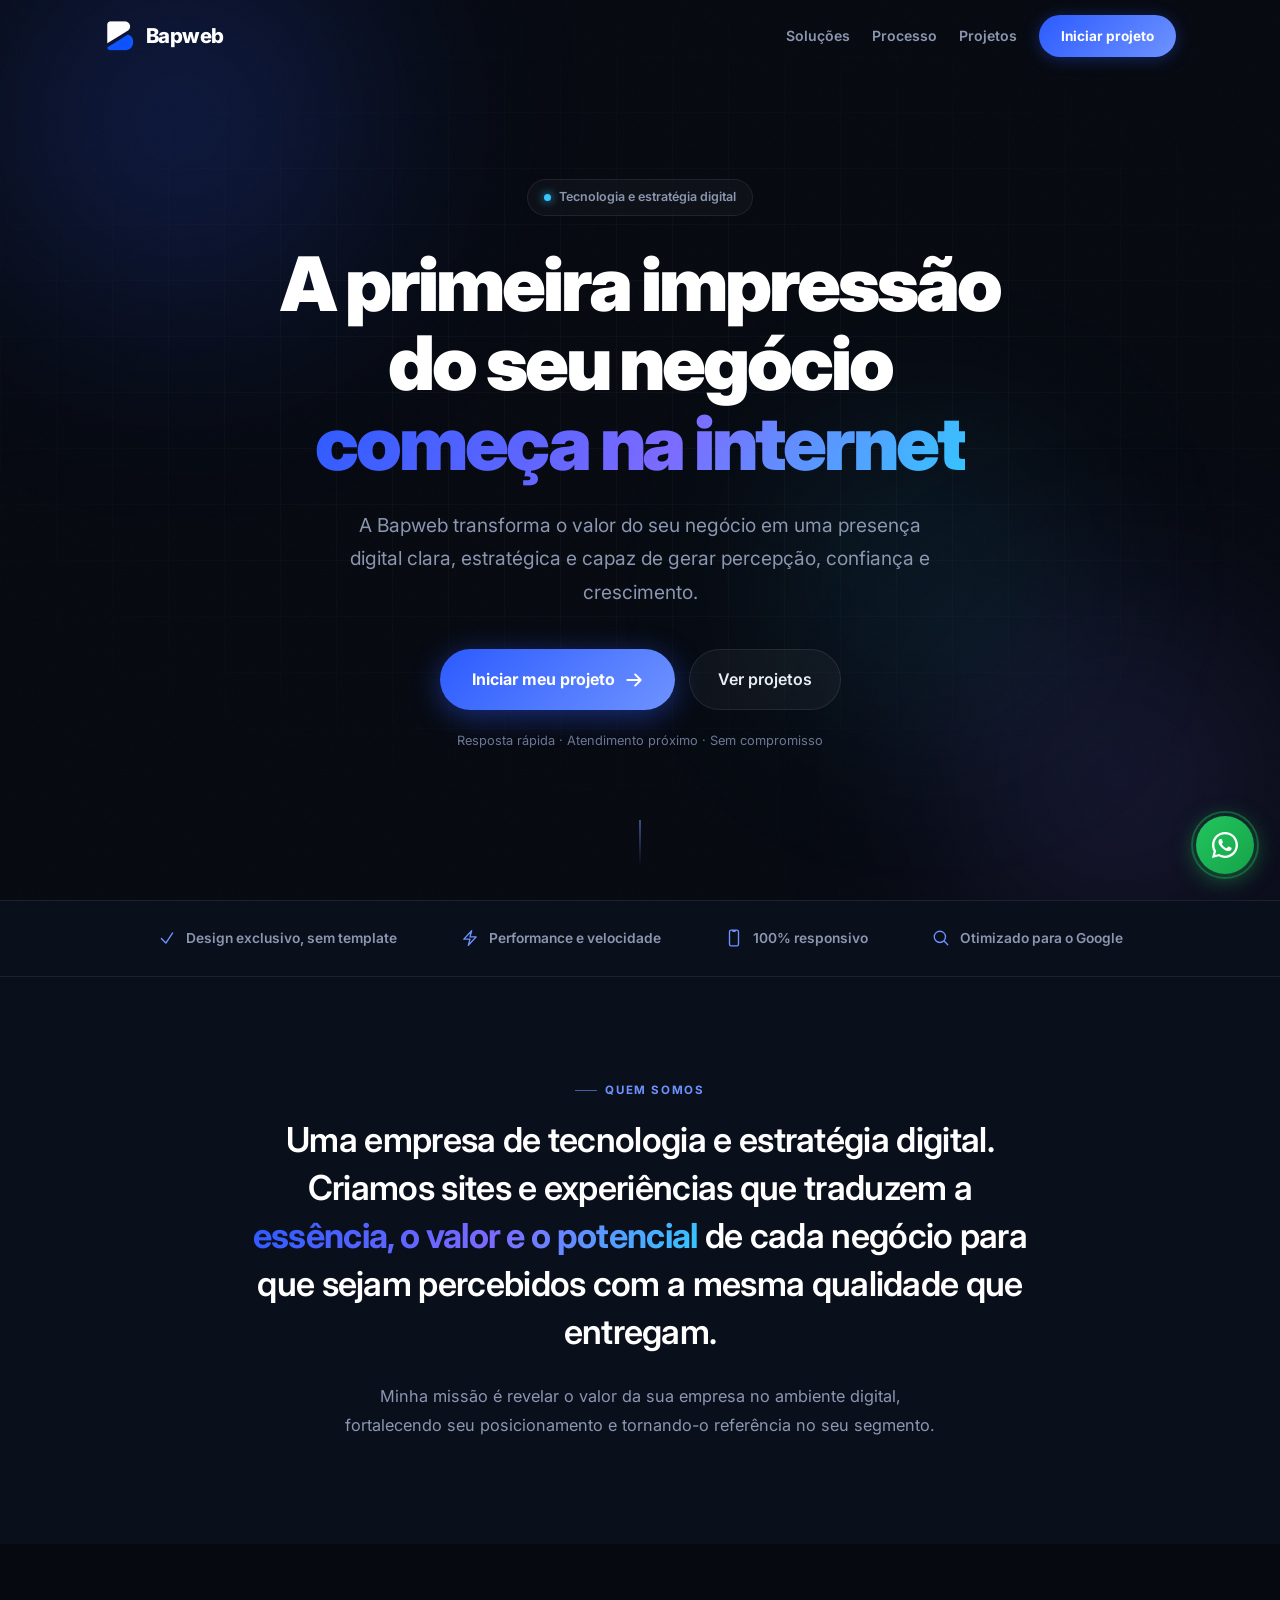
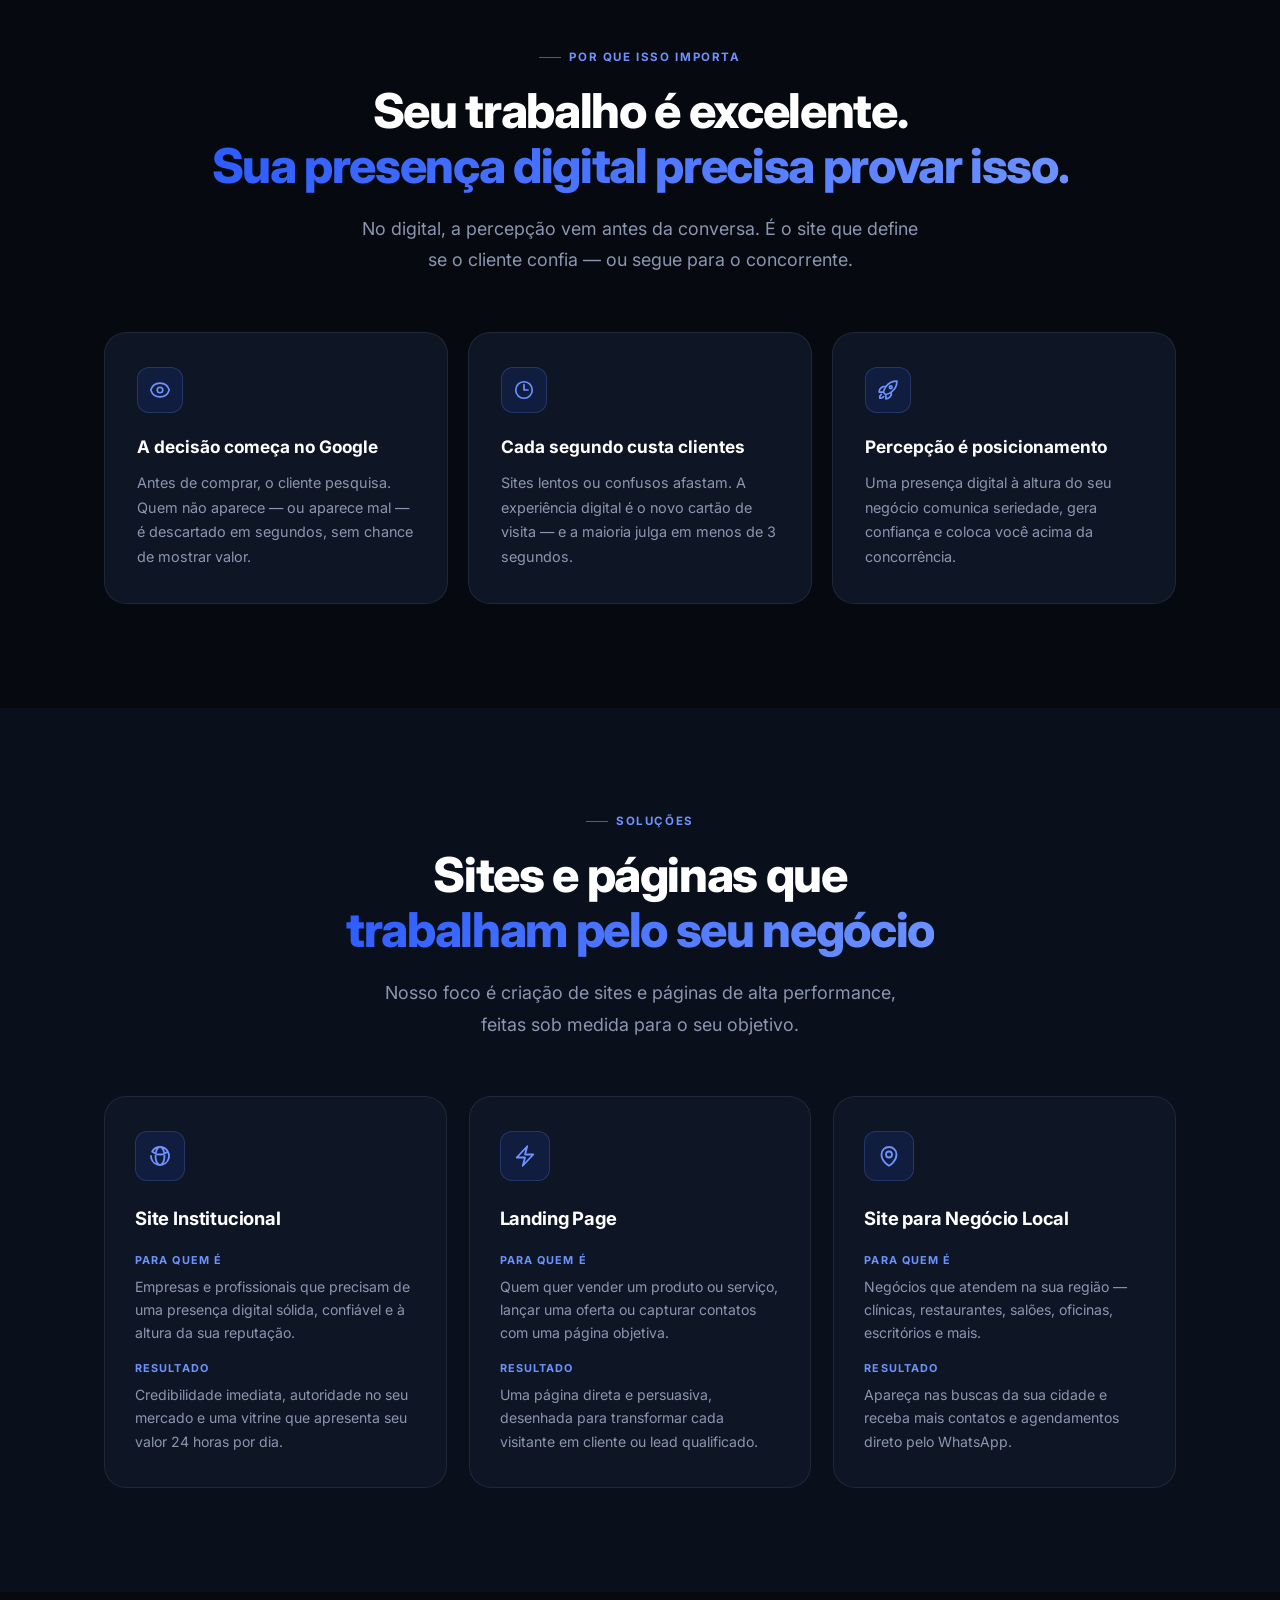
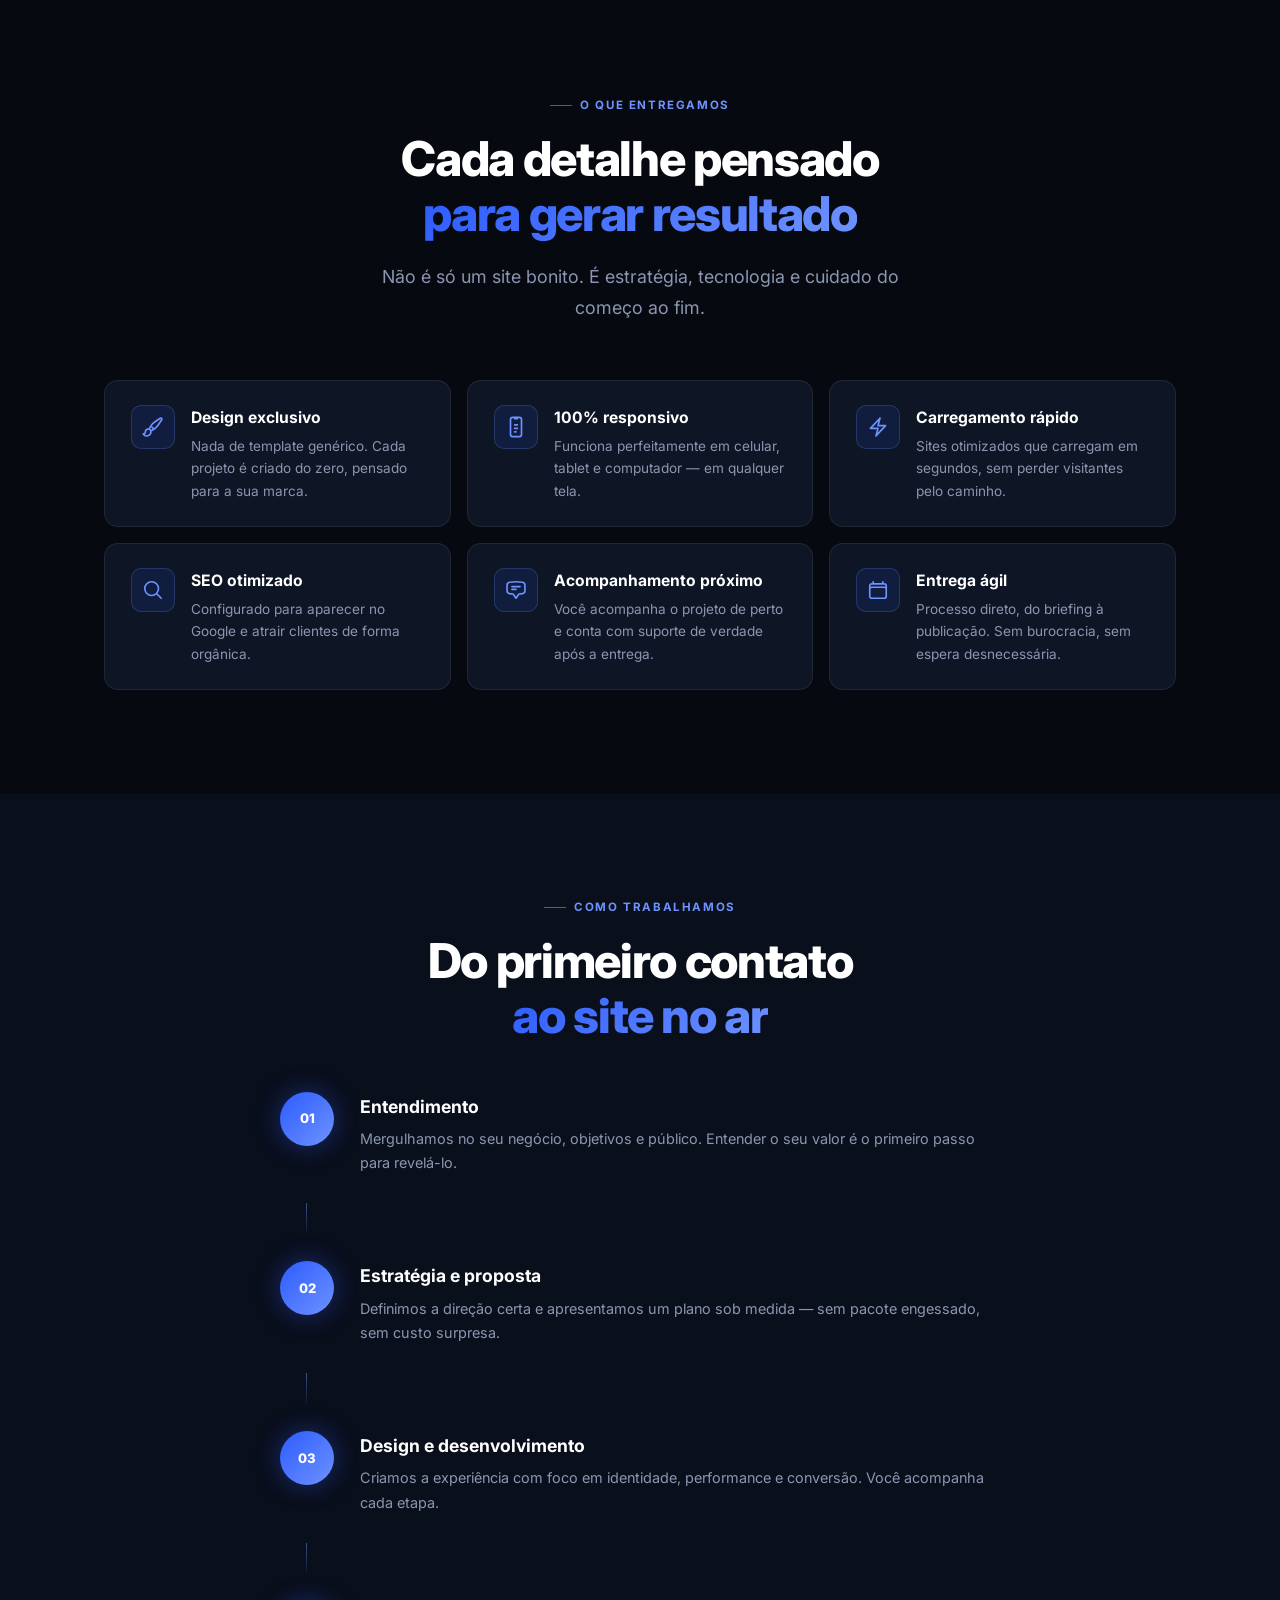
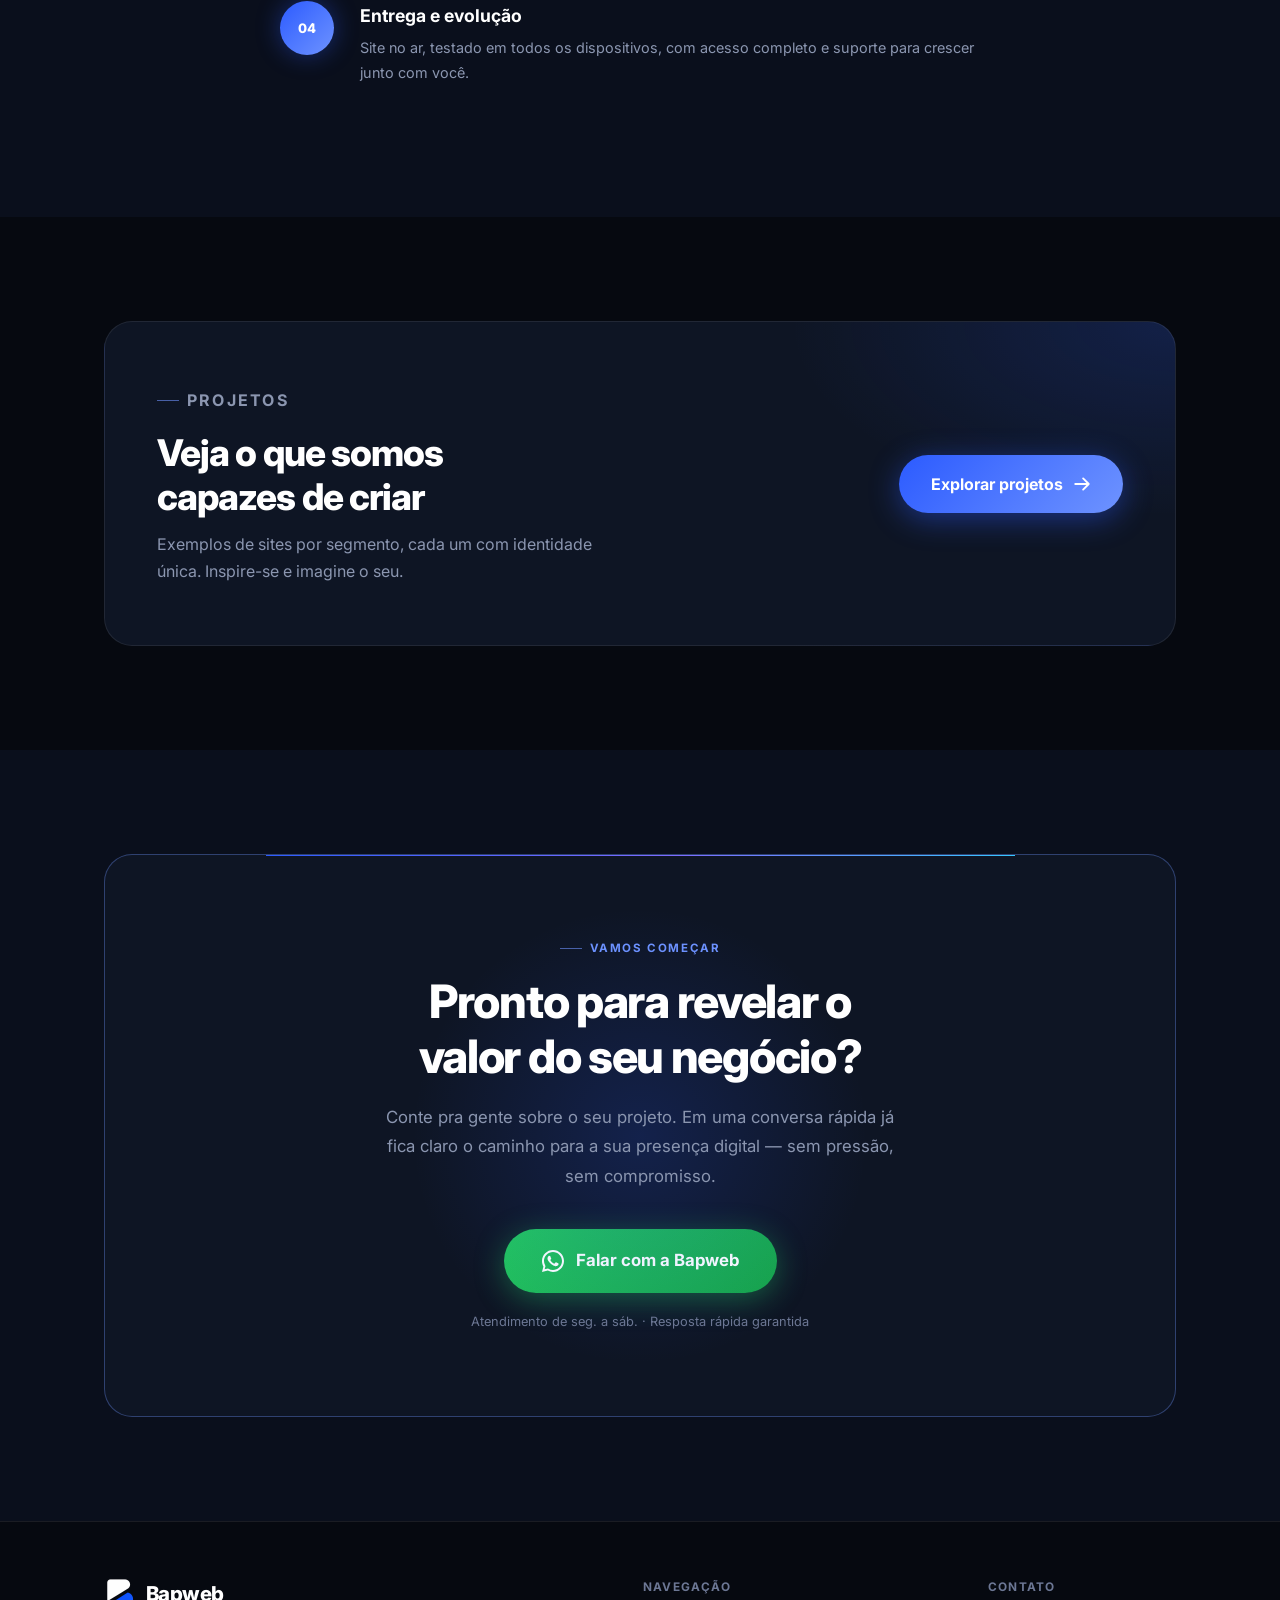
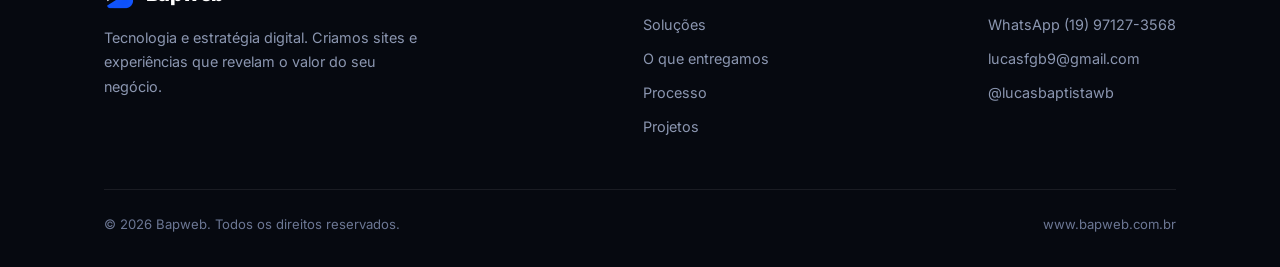
==== commit 7dc95904: "Corrige 'seguimento' para 'segmento' no texto Quem somos Co-Authored-By: Claude Opus 4.8 <noreply@an" ====
--- a/index.html
+++ b/index.html
@@ -133,7 +133,7 @@
       </p>
       <p class="manifesto-sub">
         Minha missão é revelar o valor da sua empresa no ambiente digital, fortalecendo seu
-        posicionamento e tornando-o referência no seu seguimento.
+        posicionamento e tornando-o referência no seu segmento.
       </p>
     </div>
   </section>
